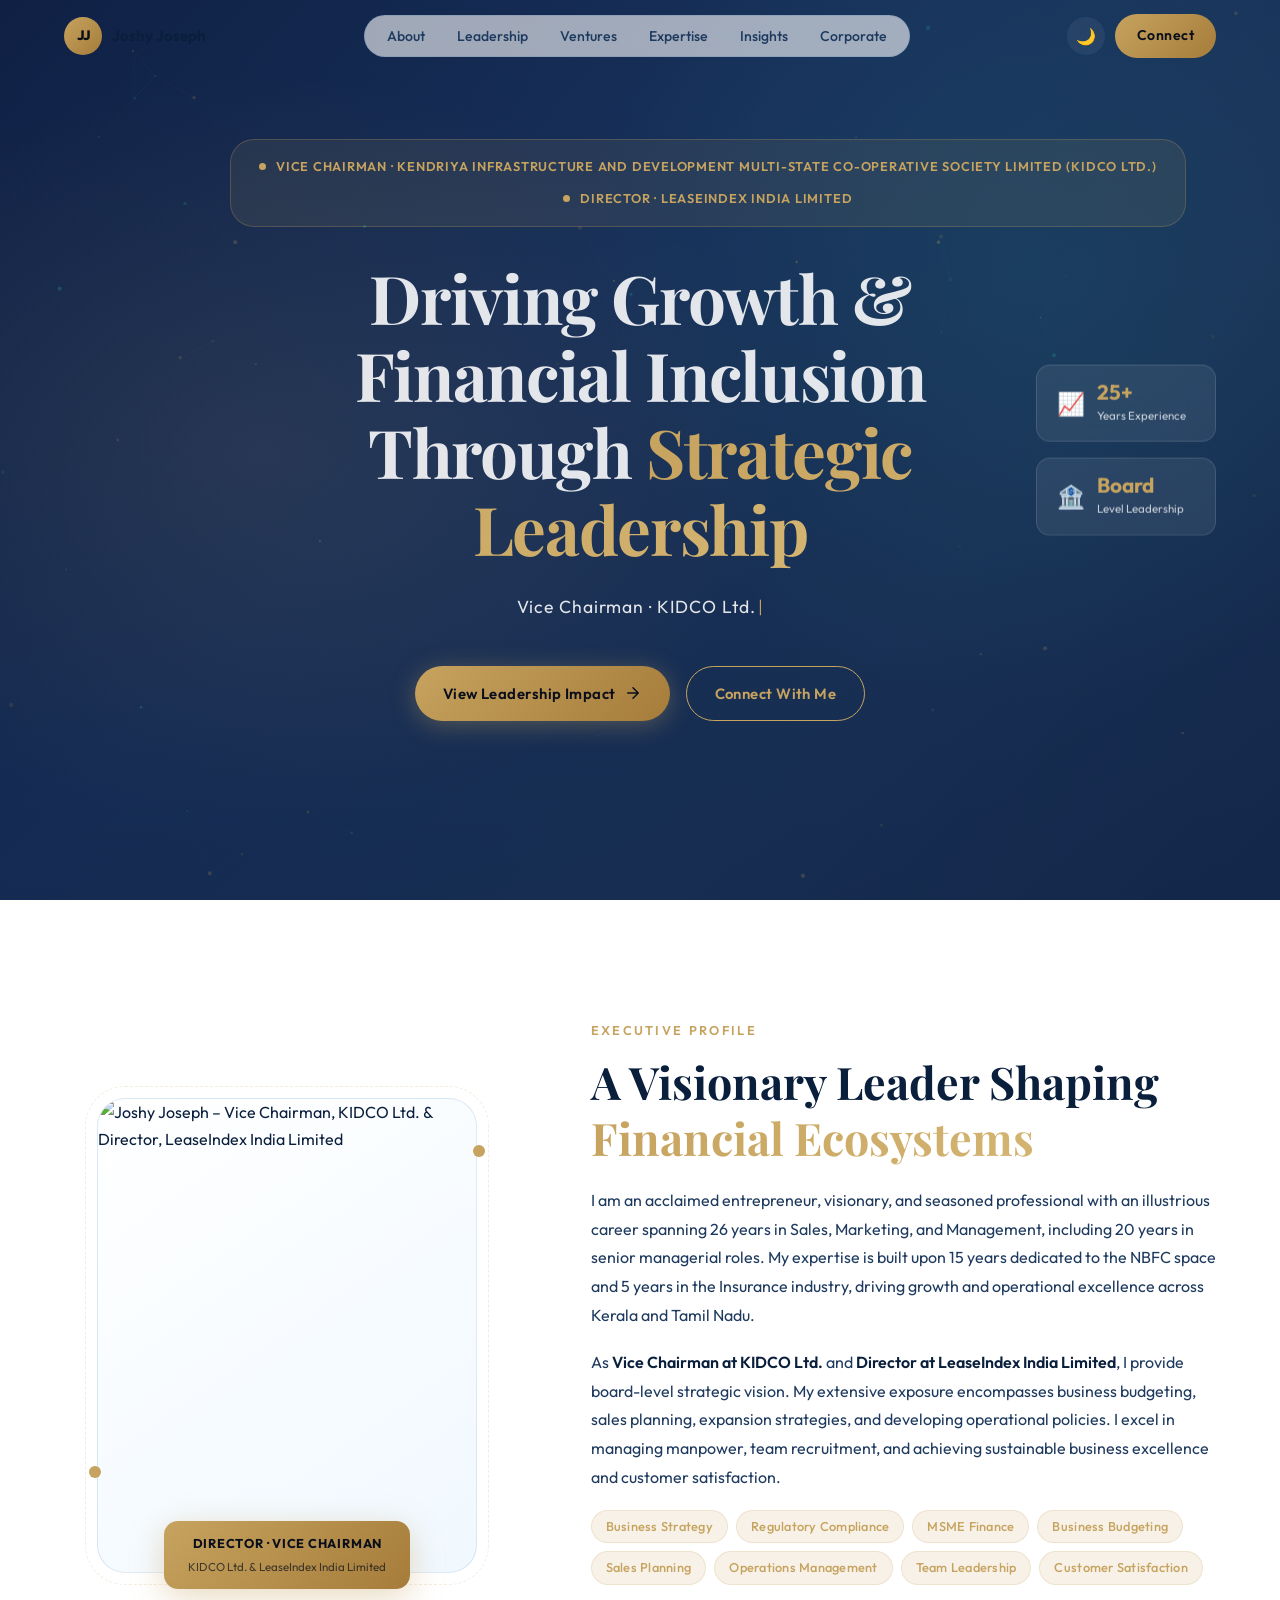
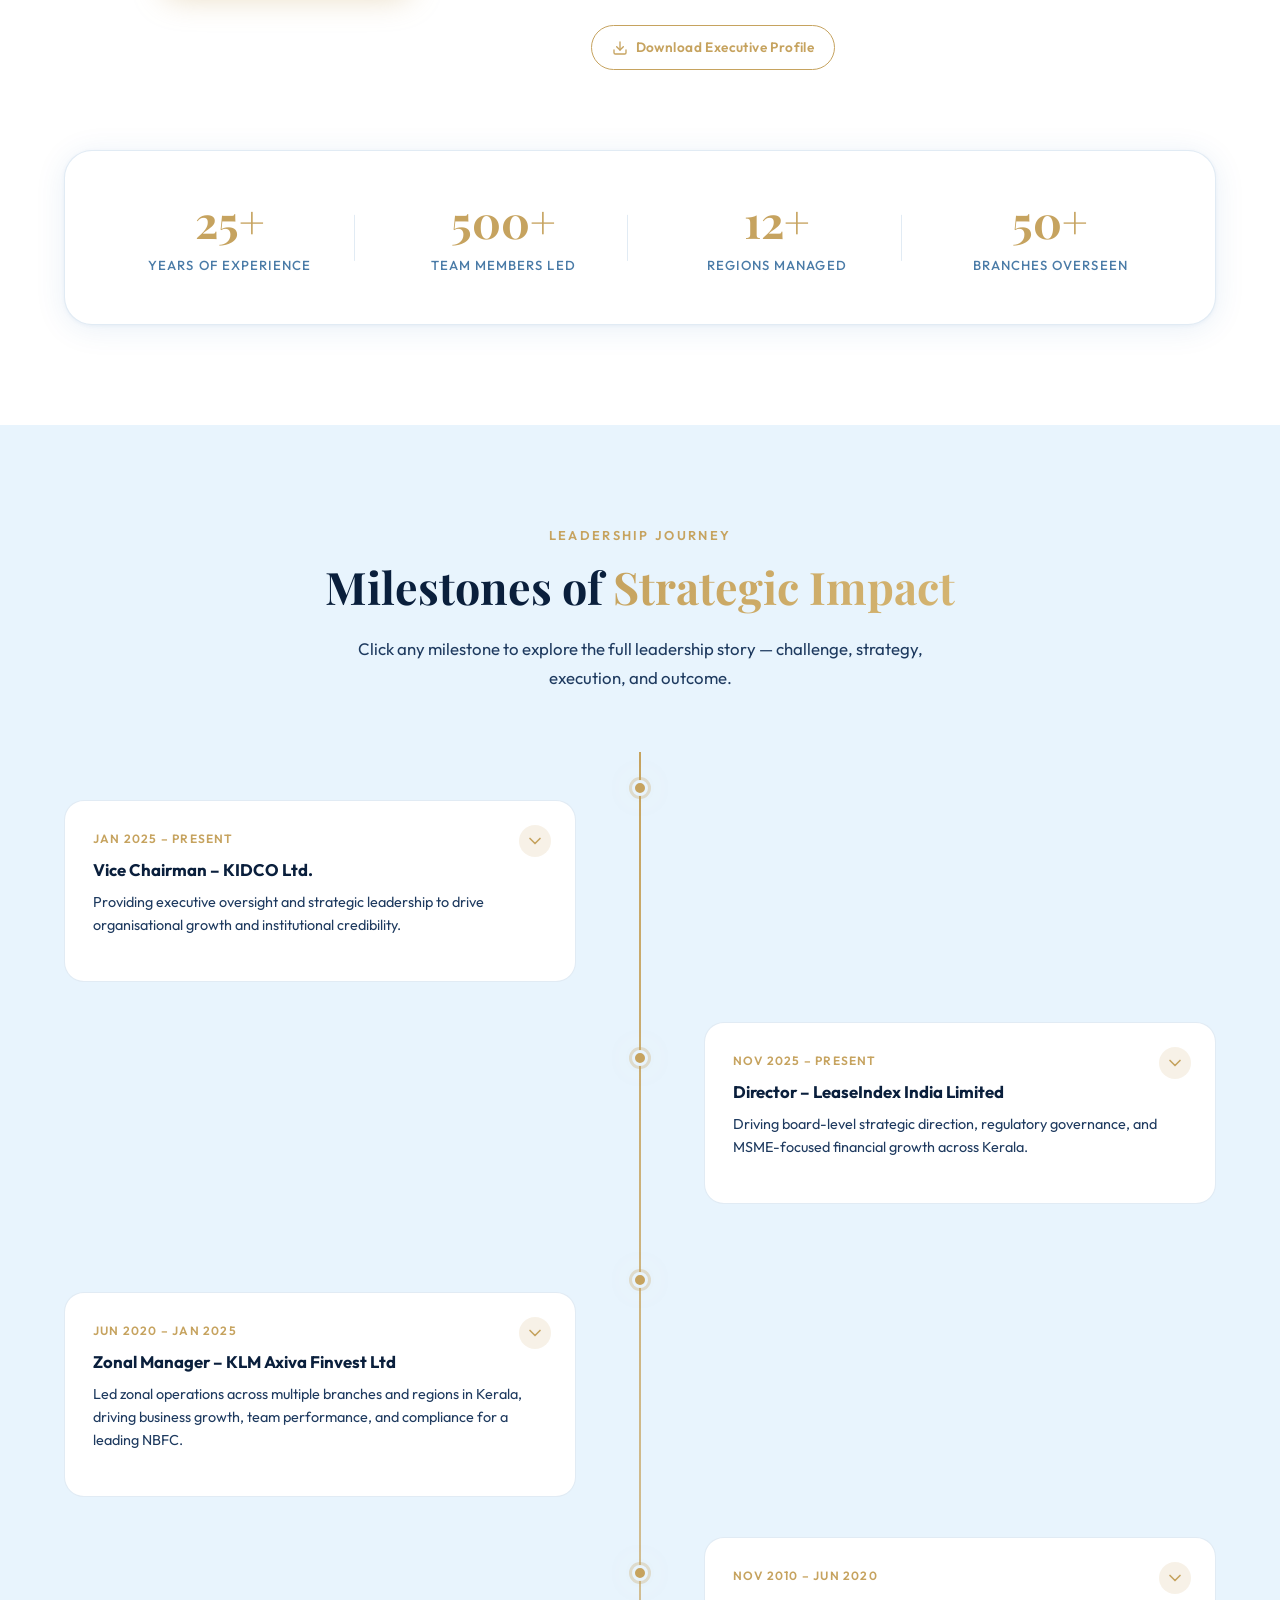
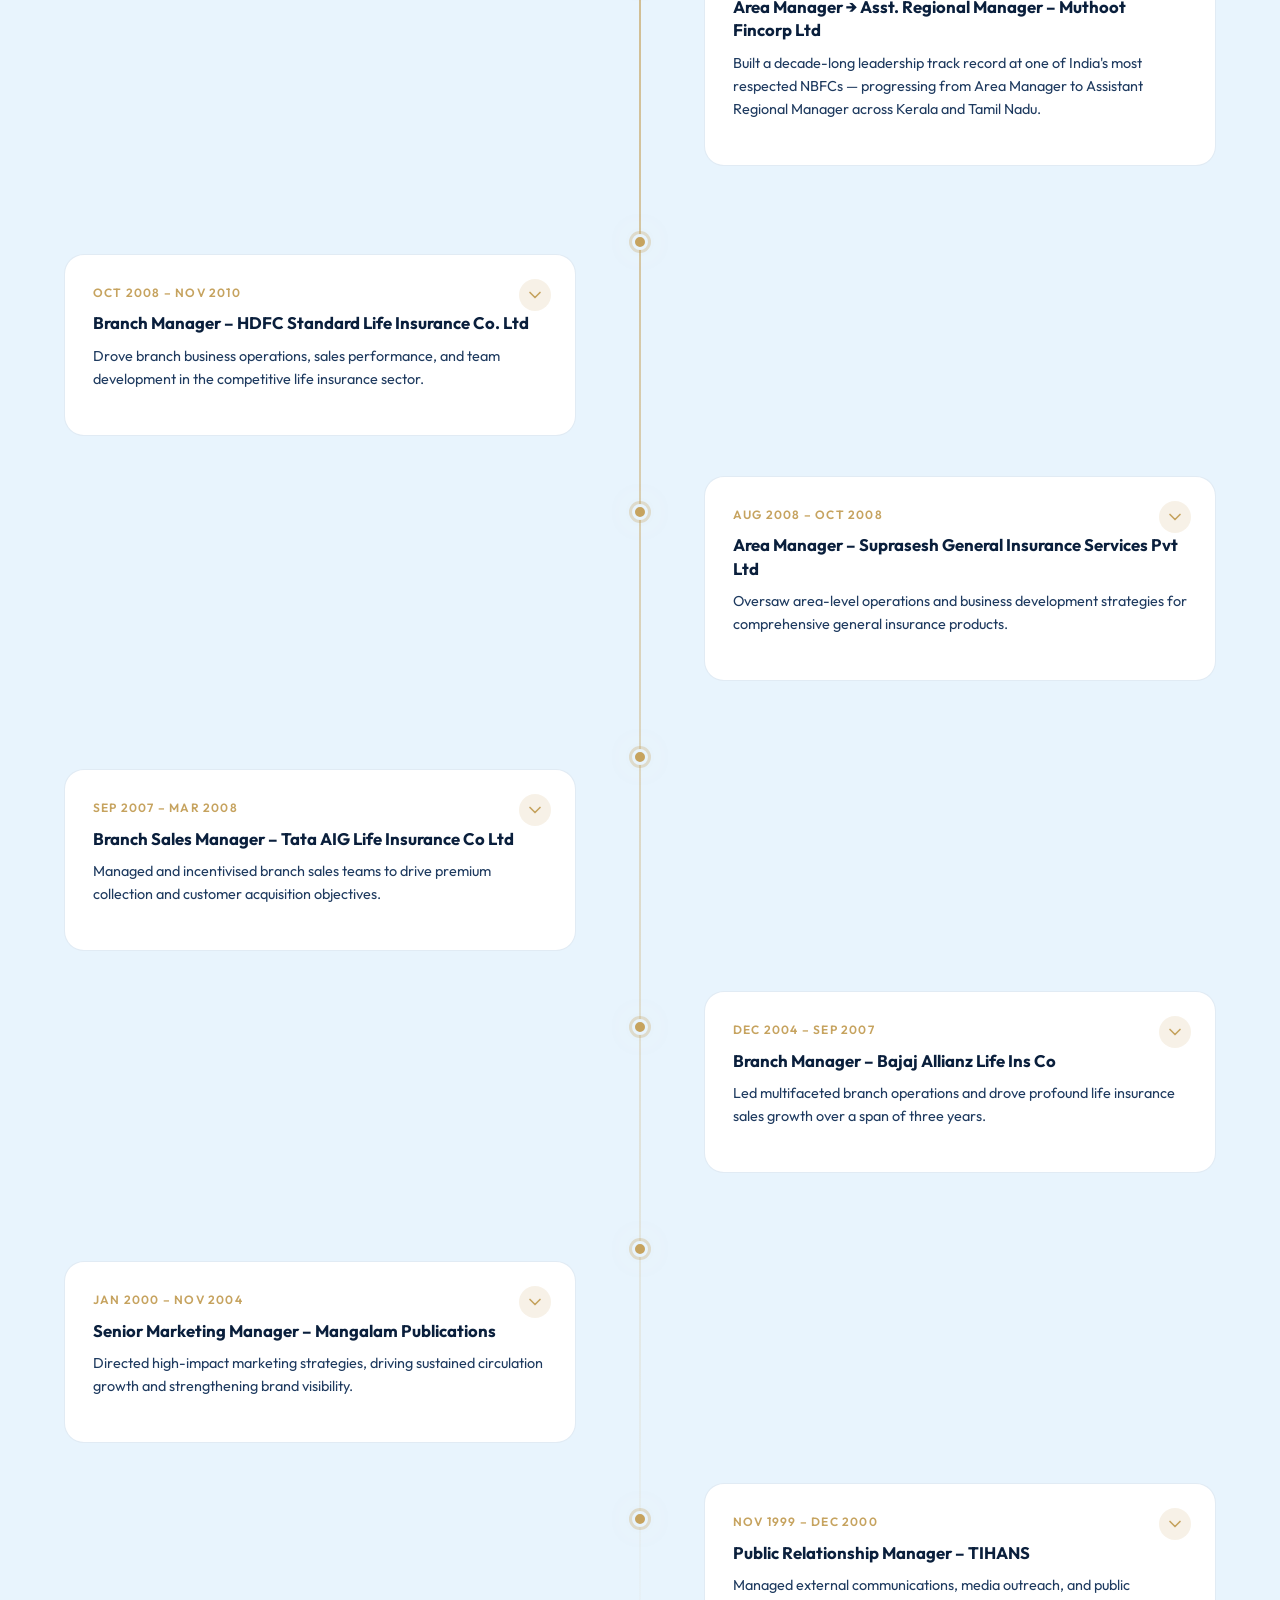
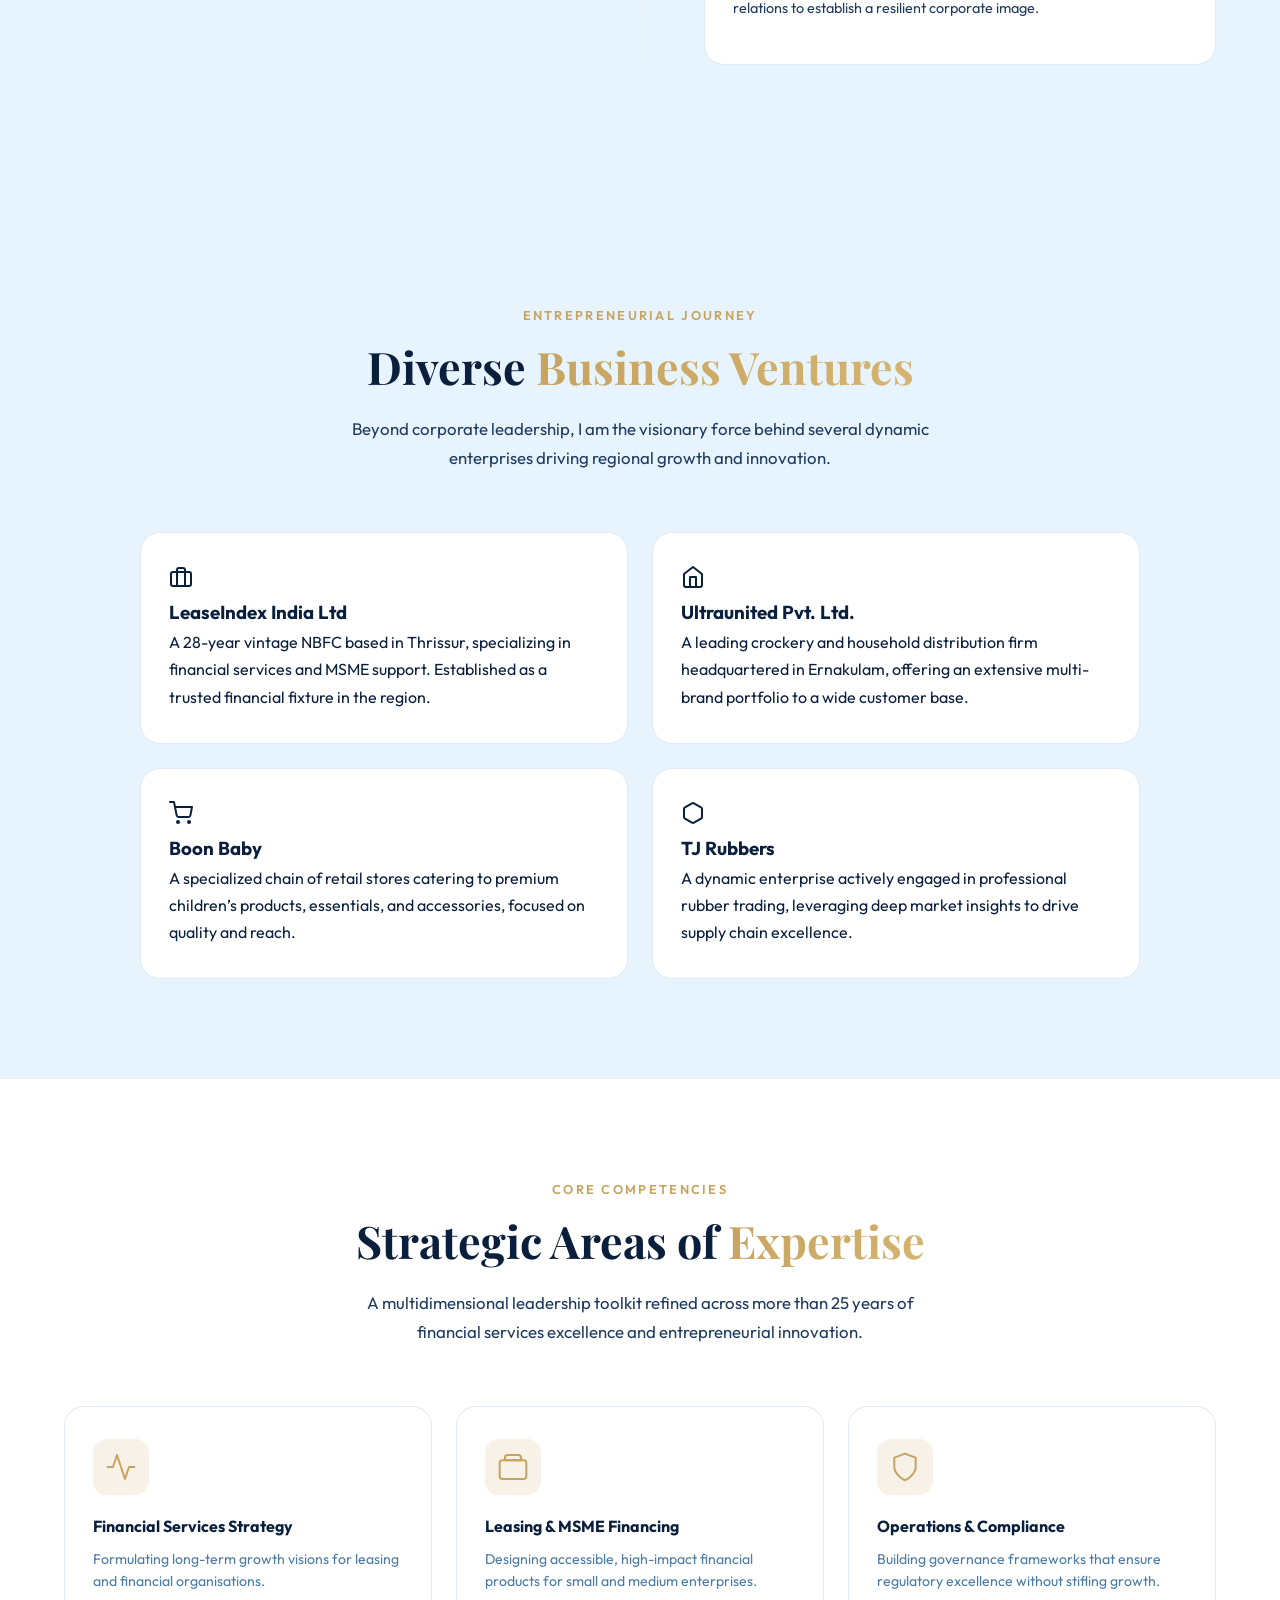
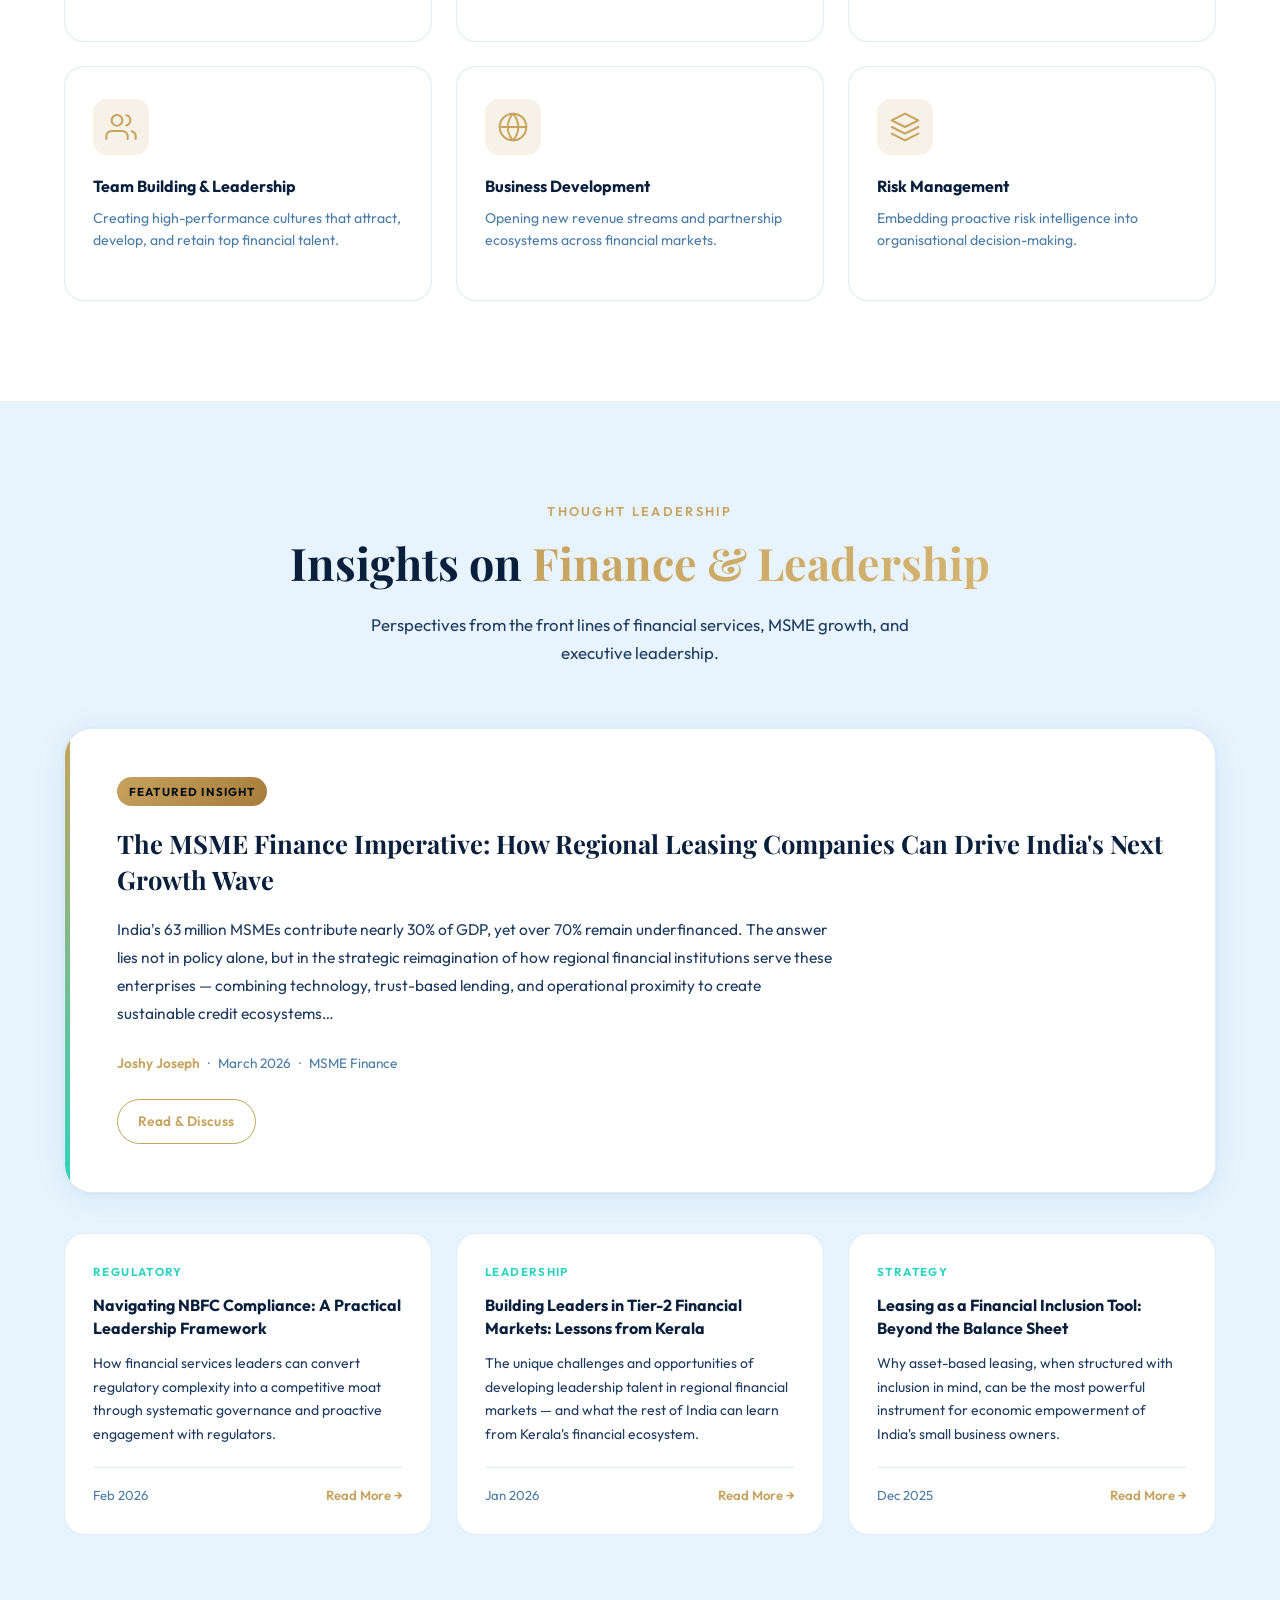
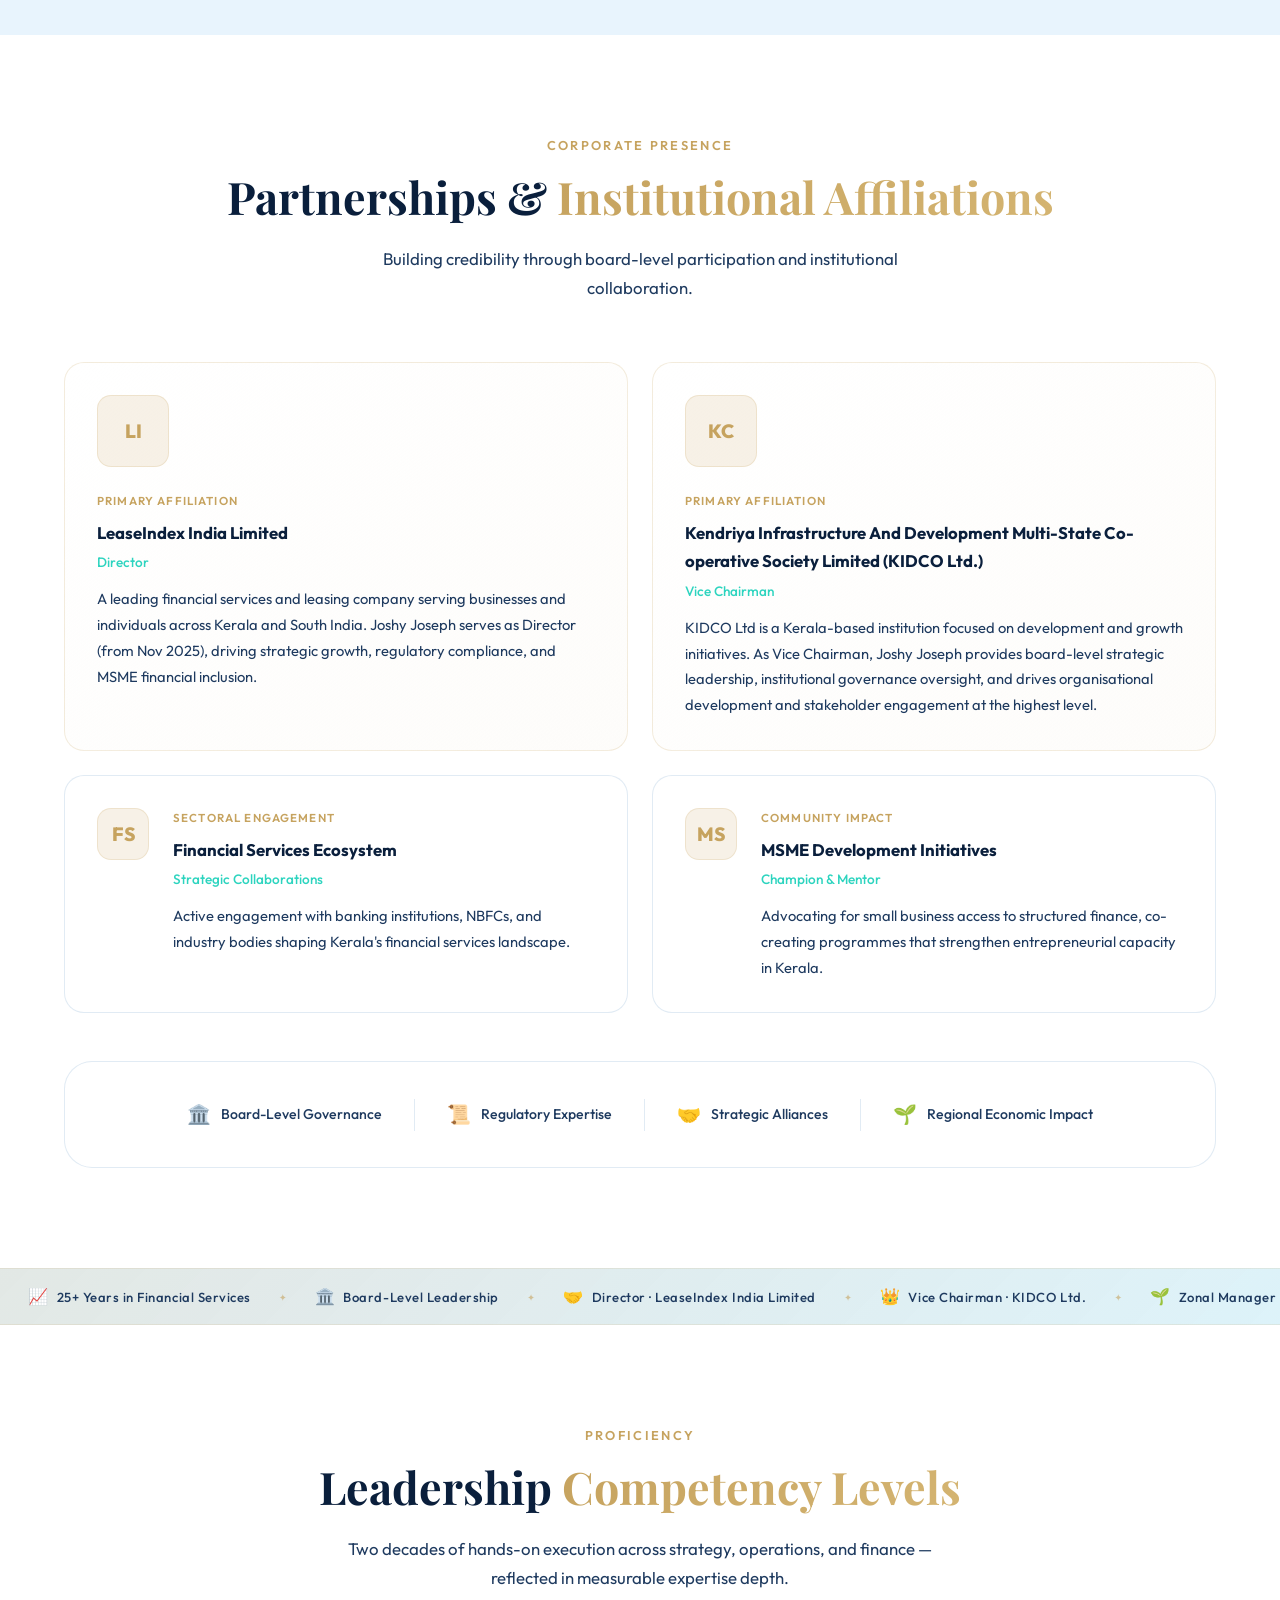
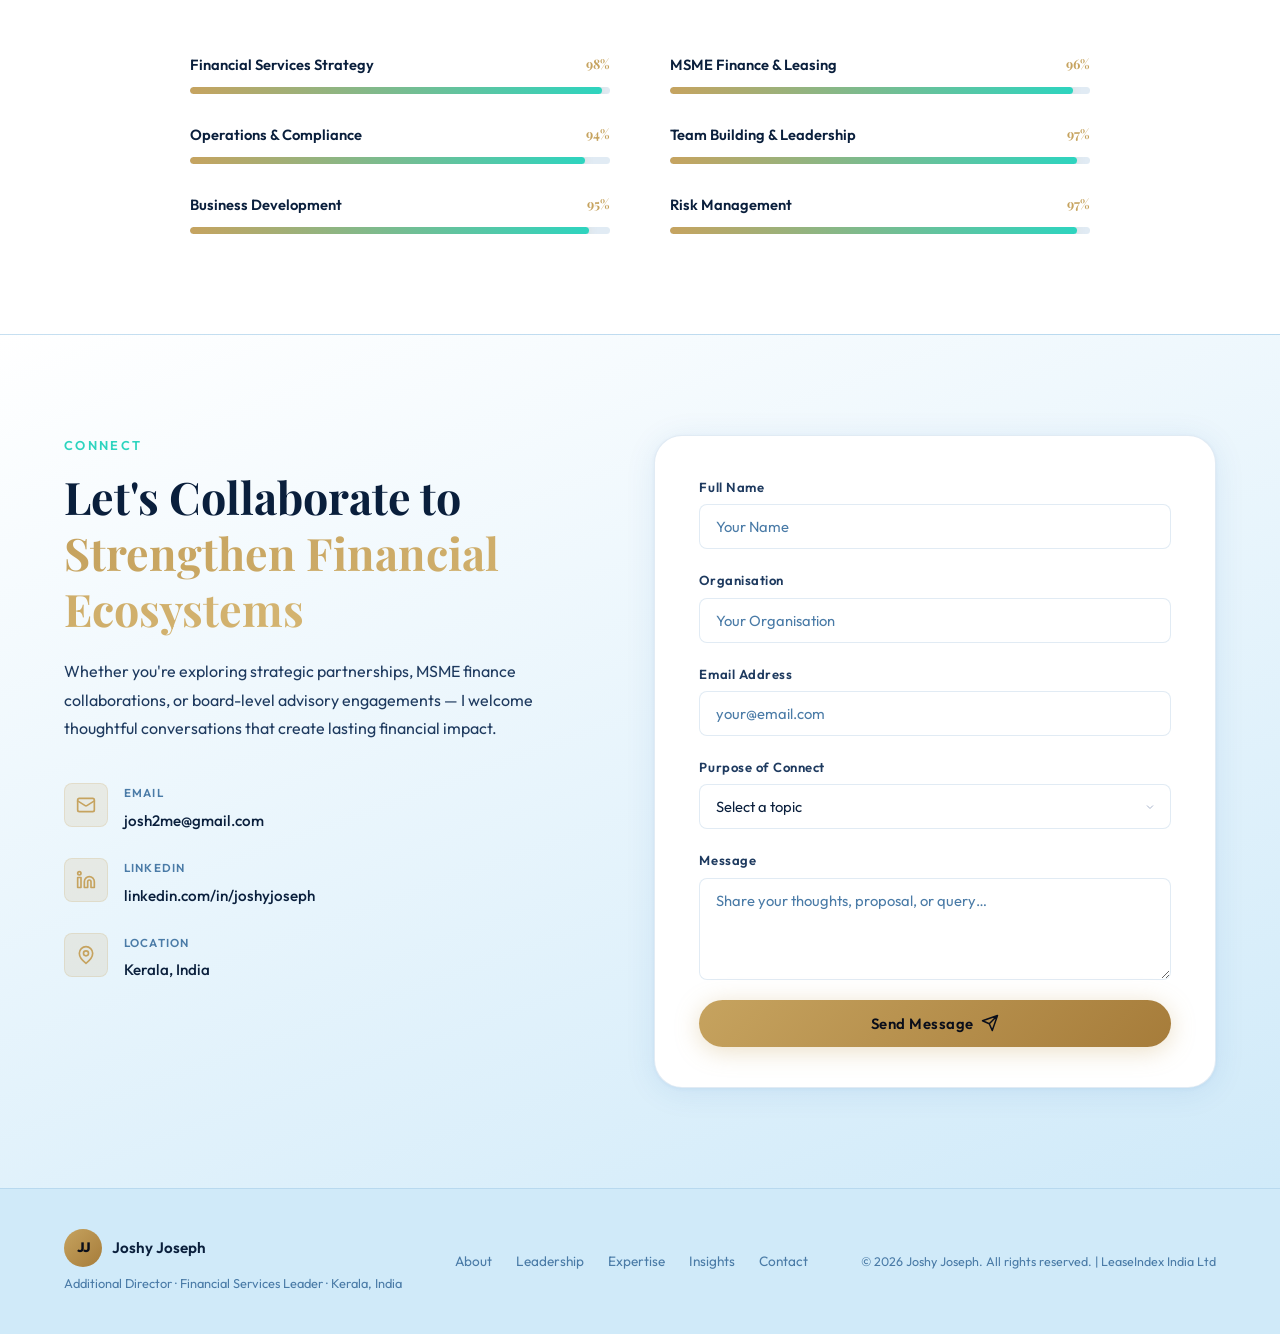
==== index.html @ d26c6644 "Initial commit" ====
<!DOCTYPE html>
<html lang="en" data-theme="light">

<head>
  <meta charset="UTF-8" />
  <meta name="viewport" content="width=device-width, initial-scale=1.0" />
  <meta name="description"
    content="Joshy Joseph – Vice Chairman at KIDCO Ltd. and Director at LeaseIndex India Limited. Over 25 years of excellence in financial services strategy and entrepreneurial leadership." />
  <meta name="keywords"
    content="Joshy Joseph, KIDCO Ltd, LeaseIndex India, Vice Chairman, Financial Services, MSME Finance, Kerala, Executive Leadership" />
  <meta name="author" content="Joshy Joseph" />
  <meta property="og:title" content="Joshy Joseph | Vice Chairman & Director" />
  <meta property="og:description"
    content="Visionary leader and entrepreneur driving growth through strategic leadership at KIDCO Ltd. and LeaseIndex India." />
  <meta property="og:type" content="website" />
  <title>Joshy Joseph | Vice Chairman · KIDCO Ltd.</title>

  <!-- Favicon -->
  <link rel="icon" type="image/png" href="favicon.png" />
  <link rel="apple-touch-icon" href="favicon.png" />
  <link rel="preconnect" href="https://fonts.googleapis.com" />
  <link rel="preconnect" href="https://fonts.gstatic.com" crossorigin />
  <link
    href="https://fonts.googleapis.com/css2?family=Outfit:wght@300;400;500;600;700;800&family=Playfair+Display:wght@400;700&display=swap"
    rel="stylesheet" />
  <link rel="stylesheet" href="style.css" />
</head>

<body>

  <!-- Scroll progress bar -->
  <div class="scroll-progress-bar" id="scrollProgressBar"></div>

  <!-- ═══════════════════════════════════════════════════
       STICKY NAV
  ═══════════════════════════════════════════════════ -->
  <nav class="navbar" id="navbar">
    <div class="nav-inner">
      <a href="#hero" class="nav-logo">
        <span class="logo-initials">JJ</span>
        <span class="logo-name">Joshy Joseph</span>
      </a>
      <div class="nav-pill">
        <ul class="nav-links">
          <li><a href="#about" class="nav-link">About</a></li>
          <li><a href="#leadership" class="nav-link">Leadership</a></li>
          <li><a href="#ventures" class="nav-link">Ventures</a></li>
          <li><a href="#expertise" class="nav-link">Expertise</a></li>
          <li><a href="#insights" class="nav-link">Insights</a></li>
          <li><a href="#corporate" class="nav-link">Corporate</a></li>

        </ul>
      </div>
      <div class="nav-actions">
        <button class="theme-toggle" id="themeToggle" aria-label="Toggle light/dark mode">
          <span class="theme-icon">☀️</span>
        </button>
        <a href="#contact" class="btn btn-nav">Connect</a>
        <button class="hamburger" id="hamburger" aria-label="Open menu">
          <span></span><span></span><span></span>
        </button>
      </div>
    </div>
    <div class="mobile-menu" id="mobileMenu">
      <a href="#about" class="mobile-link">About</a>
      <a href="#leadership" class="mobile-link">Leadership</a>
      <a href="#ventures" class="mobile-link">Ventures</a>
      <a href="#expertise" class="mobile-link">Expertise</a>
      <a href="#insights" class="mobile-link">Insights</a>
      <a href="#corporate" class="mobile-link">Corporate</a>
      <a href="#contact" class="mobile-link cta">Connect</a>
    </div>
  </nav>

  <!-- ═══════════════════════════════════════════════════
       1. HERO SECTION
  ═══════════════════════════════════════════════════ -->
  <section class="hero" id="hero">
    <div class="hero-bg">
      <canvas id="heroCanvas"></canvas>
      <div class="hero-gradient-overlay"></div>
    </div>
    <div class="hero-content">
      <div class="hero-badge reveal-up">
        <div class="hero-roles">
          <div class="hero-role">
            <span class="badge-dot"></span>
            <span class="desktop-text">Vice Chairman · Kendriya Infrastructure And Development Multi-State Co-operative
              Society Limited (KIDCO Ltd.)</span>
            <span class="mobile-text">Vice Chairman · KIDCO Ltd.</span>
          </div>
          <div class="hero-role">
            <span class="badge-dot"></span>
            <span>Director · LeaseIndex India Limited</span>
          </div>
        </div>
      </div>
      <h1 class="hero-headline reveal-up delay-1">
        Driving Growth &amp; Financial Inclusion Through
        <span class="highlight-gold">Strategic Leadership</span>
      </h1>
      <p class="hero-sub reveal-up delay-2" id="heroTypewriter">
        Director &amp; Vice Chairman
        <span class="typewriter-cursor">|</span>
      </p>
      <div class="hero-ctas reveal-up delay-3">
        <a href="#leadership" class="btn btn-primary">
          <span>View Leadership Impact</span>
          <svg xmlns="http://www.w3.org/2000/svg" width="18" height="18" viewBox="0 0 24 24" fill="none"
            stroke="currentColor" stroke-width="2" stroke-linecap="round" stroke-linejoin="round">
            <path d="M5 12h14M12 5l7 7-7 7" />
          </svg>
        </a>
        <a href="#contact" class="btn btn-outline">
          <span>Connect With Me</span>
        </a>
      </div>

    </div>

    <!-- Floating stat cards -->
    <div class="hero-floats">
      <div class="float-card float-card-1 reveal-right delay-3">
        <div class="fc-icon">📈</div>
        <div class="fc-text">
          <span class="fc-num">25+</span>
          <span class="fc-label">Years Experience</span>
        </div>
      </div>
      <div class="float-card float-card-2 reveal-right delay-4">
        <div class="fc-icon">🏦</div>
        <div class="fc-text">
          <span class="fc-num">Board</span>
          <span class="fc-label">Level Leadership</span>
        </div>
      </div>
    </div>
  </section>

  <!-- ═══════════════════════════════════════════════════
       2. ABOUT SECTION
  ═══════════════════════════════════════════════════ -->
  <section class="about section" id="about">
    <div class="container">
      <div class="about-grid">
        <!-- Left: Photo -->
        <div class="about-photo-col reveal-left">
          <div class="photo-frame">
            <img src="image.png" alt="Joshy Joseph – Vice Chairman, KIDCO Ltd. &amp; Director, LeaseIndex India Limited"
              class="profile-img" />
            <div class="photo-badge">
              <span class="pb-role">Director · Vice Chairman</span>
              <span class="pb-org">KIDCO Ltd. &amp; LeaseIndex India Limited</span>
            </div>
            <div class="photo-accent-ring"></div>
            <div class="photo-accent-dot dot-1"></div>
            <div class="photo-accent-dot dot-2"></div>
          </div>
        </div>

        <!-- Right: Executive Summary -->
        <div class="about-text-col reveal-right">
          <div class="section-eyebrow">Executive Profile</div>
          <h2 class="section-title">A Visionary Leader Shaping <span class="highlight-gold">Financial Ecosystems</span>
          </h2>
          <p class="about-desc">
            I am an acclaimed entrepreneur, visionary, and seasoned professional with an illustrious career
            spanning 26 years in Sales, Marketing, and Management, including 20 years in senior managerial roles.
            My expertise is built upon 15 years dedicated to the NBFC space and 5 years in the Insurance industry,
            driving growth and operational excellence across Kerala and Tamil Nadu.
          </p>
          <p class="about-desc">
            As <strong>Vice Chairman at KIDCO Ltd.</strong> and <strong>Director at LeaseIndex India Limited</strong>,
            I provide board-level strategic vision. My extensive exposure encompasses business budgeting, sales
            planning,
            expansion strategies, and developing operational policies. I excel in managing manpower, team recruitment,
            and achieving sustainable business excellence and customer satisfaction.
          </p>
          <div class="about-tags">
            <span class="tag">Business Strategy</span>
            <span class="tag">Regulatory Compliance</span>
            <span class="tag">MSME Finance</span>
            <span class="tag">Business Budgeting</span>
            <span class="tag">Sales Planning</span>
            <span class="tag">Operations Management</span>
            <span class="tag">Team Leadership</span>
            <span class="tag">Customer Satisfaction</span>
          </div>

          <!-- Download resume -->
          <a href="#" class="btn btn-outline btn-sm mt-8" id="resumeBtn">
            <svg xmlns="http://www.w3.org/2000/svg" width="16" height="16" viewBox="0 0 24 24" fill="none"
              stroke="currentColor" stroke-width="2" stroke-linecap="round" stroke-linejoin="round">
              <path d="M21 15v4a2 2 0 0 1-2 2H5a2 2 0 0 1-2-2v-4" />
              <polyline points="7 10 12 15 17 10" />
              <line x1="12" y1="15" x2="12" y2="3" />
            </svg>
            <span>Download Executive Profile</span>
          </a>
        </div>
      </div>

      <!-- Animated Counters -->
      <div class="counters-row reveal-up delay-2">
        <div class="counter-card">
          <span class="counter-num" data-target="25" data-suffix="+">0</span>
          <span class="counter-label">Years of Experience</span>
        </div>
        <div class="counter-card">
          <span class="counter-num" data-target="500" data-suffix="+">0</span>
          <span class="counter-label">Team Members Led</span>
        </div>
        <div class="counter-card">
          <span class="counter-num" data-target="12" data-suffix="+">0</span>
          <span class="counter-label">Regions Managed</span>
        </div>
        <div class="counter-card">
          <span class="counter-num" data-target="50" data-suffix="+">0</span>
          <span class="counter-label">Branches Overseen</span>
        </div>
      </div>
    </div>
  </section>

  <!-- ═══════════════════════════════════════════════════
       3. LEADERSHIP & IMPACT TIMELINE
  ═══════════════════════════════════════════════════ -->
  <section class="leadership section" id="leadership">
    <div class="container">
      <div class="section-header reveal-up">
        <div class="section-eyebrow">Leadership Journey</div>
        <h2 class="section-title">Milestones of <span class="highlight-gold">Strategic Impact</span></h2>
        <p class="section-desc">Click any milestone to explore the full leadership story — challenge, strategy,
          execution, and outcome.</p>
      </div>

      <div class="timeline">
        <!-- Timeline Item 1 — Vice Chairman, KIDCO Ltd (Current) -->
        <div class="timeline-item reveal-left" data-index="0">
          <div class="timeline-marker">
            <div class="tm-dot"></div>
            <div class="tm-line"></div>
          </div>
          <div class="timeline-card" data-expanded="false">
            <div class="tc-header">
              <div class="tc-year">Jan 2025 – Present</div>
              <h3 class="tc-title">Vice Chairman – KIDCO Ltd.</h3>
              <p class="tc-brief">Providing executive oversight and strategic leadership to drive organisational growth
                and institutional credibility.</p>
              <button class="tc-toggle" aria-label="Expand details">
                <svg xmlns="http://www.w3.org/2000/svg" width="20" height="20" viewBox="0 0 24 24" fill="none"
                  stroke="currentColor" stroke-width="2" stroke-linecap="round" stroke-linejoin="round">
                  <polyline points="6 9 12 15 18 9" />
                </svg>
              </button>
            </div>
            <div class="tc-detail">
              <div class="tc-detail-grid">
                <div class="td-block">
                  <div class="td-label">Challenge</div>
                  <p>Establishing strong institutional governance and aligning strategic vision with operational
                    execution at executive board level.</p>
                </div>
                <div class="td-block">
                  <div class="td-label">Strategy</div>
                  <p>Brought structured leadership frameworks from over a decade of NBFC experience to strengthen
                    board-level decision-making and stakeholder confidence.</p>
                </div>
                <div class="td-block">
                  <div class="td-label">Execution</div>
                  <p>Actively engaged with key stakeholders, streamlined governance processes, and aligned
                    organisational initiatives with long-term growth objectives.</p>
                </div>
                <div class="td-block">
                  <div class="td-label">Outcome</div>
                  <p>Enhanced organisational credibility, fostered strategic alignment across leadership teams, and
                    initiated growth-focused institutional partnerships.</p>
                </div>
              </div>
            </div>
          </div>
        </div>

        <!-- Timeline Item 2 — Director, LeaseIndex India Ltd (Current) -->
        <div class="timeline-item reveal-right" data-index="1">
          <div class="timeline-marker">
            <div class="tm-dot"></div>
            <div class="tm-line"></div>
          </div>
          <div class="timeline-card" data-expanded="false">
            <div class="tc-header">
              <div class="tc-year">Nov 2025 – Present</div>
              <h3 class="tc-title">Director – LeaseIndex India Limited</h3>
              <p class="tc-brief">Driving board-level strategic direction, regulatory governance, and MSME-focused
                financial growth across Kerala.</p>
              <button class="tc-toggle" aria-label="Expand details">
                <svg xmlns="http://www.w3.org/2000/svg" width="20" height="20" viewBox="0 0 24 24" fill="none"
                  stroke="currentColor" stroke-width="2" stroke-linecap="round" stroke-linejoin="round">
                  <polyline points="6 9 12 15 18 9" />
                </svg>
              </button>
            </div>
            <div class="tc-detail">
              <div class="tc-detail-grid">
                <div class="td-block">
                  <div class="td-label">Challenge</div>
                  <p>Scaling leasing operations amid post-pandemic economic volatility while maintaining regulatory
                    compliance and portfolio quality.</p>
                </div>
                <div class="td-block">
                  <div class="td-label">Strategy</div>
                  <p>Repositioned the organization around MSME-focused product design, digital-first operations, and
                    proactive risk governance frameworks.</p>
                </div>
                <div class="td-block">
                  <div class="td-label">Execution</div>
                  <p>Led multi-department transformation, established regional partnerships, and introduced structured
                    compliance review cycles.</p>
                </div>
                <div class="td-block">
                  <div class="td-label">Outcome</div>
                  <p>Achieved double-digit growth in managed portfolio, improved NPA ratios, and expanded geographic
                    footprint within Kerala.</p>
                </div>
              </div>
            </div>
          </div>
        </div>

        <!-- Timeline Item 3 — Zonal Manager, KLM Axiva Finvest -->
        <div class="timeline-item reveal-left" data-index="2">
          <div class="timeline-marker">
            <div class="tm-dot"></div>
            <div class="tm-line"></div>
          </div>
          <div class="timeline-card" data-expanded="false">
            <div class="tc-header">
              <div class="tc-year">Jun 2020 – Jan 2025</div>
              <h3 class="tc-title">Zonal Manager – KLM Axiva Finvest Ltd</h3>
              <p class="tc-brief">Led zonal operations across multiple branches and regions in Kerala, driving business
                growth, team
                performance, and compliance for a leading NBFC.</p>
              <button class="tc-toggle" aria-label="Expand details">
                <svg xmlns="http://www.w3.org/2000/svg" width="20" height="20" viewBox="0 0 24 24" fill="none"
                  stroke="currentColor" stroke-width="2" stroke-linecap="round" stroke-linejoin="round">
                  <polyline points="6 9 12 15 18 9" />
                </svg>
              </button>
            </div>
            <div class="tc-detail">
              <div class="tc-detail-grid">
                <div class="td-block">
                  <div class="td-label">Challenge</div>
                  <p>Managing zonal portfolio quality and business momentum in a volatile post-pandemic NBFC environment
                    with tightening regulatory scrutiny.</p>
                </div>
                <div class="td-block">
                  <div class="td-label">Strategy</div>
                  <p>Deployed a performance-driven branch management model, strengthened credit assessment processes,
                    and built high-engagement teams across multiple regions in Kerala.</p>
                </div>
                <div class="td-block">
                  <div class="td-label">Execution</div>
                  <p>Conducted regular branch audits, instituted rigorous KPI tracking, mentored branch managers, and
                    forged local MSME partnerships to drive disbursements.</p>
                </div>
                <div class="td-block">
                  <div class="td-label">Outcome</div>
                  <p>Delivered consistent zonal growth targets, improved NPA management ratios, and built a pipeline of
                    internally developed branch leadership talent.</p>
                </div>
              </div>
            </div>
          </div>
        </div>

        <!-- Timeline Item 4 — Muthoot Fincorp Ltd -->
        <div class="timeline-item reveal-right" data-index="3">
          <div class="timeline-marker">
            <div class="tm-dot"></div>
            <div class="tm-line"></div>
          </div>
          <div class="timeline-card" data-expanded="false">
            <div class="tc-header">
              <div class="tc-year">Nov 2010 – Jun 2020</div>
              <h3 class="tc-title">Area Manager → Asst. Regional Manager – Muthoot Fincorp Ltd</h3>
              <p class="tc-brief">Built a decade-long leadership track record at one of India's most respected NBFCs —
                progressing from Area Manager to Assistant Regional Manager across Kerala and Tamil Nadu.</p>
              <button class="tc-toggle" aria-label="Expand details">
                <svg xmlns="http://www.w3.org/2000/svg" width="20" height="20" viewBox="0 0 24 24" fill="none"
                  stroke="currentColor" stroke-width="2" stroke-linecap="round" stroke-linejoin="round">
                  <polyline points="6 9 12 15 18 9" />
                </svg>
              </button>
            </div>
            <div class="tc-detail">
              <div class="tc-detail-grid">
                <div class="td-block">
                  <div class="td-label">Challenge</div>
                  <p>Managing rapid branch network expansion and heterogeneous team performance across a large, diverse
                    area portfolio within a high-volume NBFC environment.</p>
                </div>
                <div class="td-block">
                  <div class="td-label">Strategy</div>
                  <p>Implemented standardised branch operation models, introduced structured sales protocols, and built
                    a culture of accountability and customer-first service delivery.</p>
                </div>
                <div class="td-block">
                  <div class="td-label">Execution</div>
                  <p>Oversaw multi-branch operations, drove gold loan and NBFC product growth, personally mentored team
                    leaders, and delivered consistent performance over a decade.</p>
                </div>
                <div class="td-block">
                  <div class="td-label">Outcome</div>
                  <p>Achieved steady promotion from Area Manager to Assistant Regional Manager, recognised for
                    consistent performance, people leadership, and operational excellence across Kerala and Tamil Nadu.
                  </p>
                </div>
              </div>
            </div>
          </div>
        </div>

        <!-- Timeline Item 5 — HDFC Standard Life -->
        <div class="timeline-item reveal-left" data-index="4">
          <div class="timeline-marker">
            <div class="tm-dot"></div>
            <div class="tm-line"></div>
          </div>
          <div class="timeline-card" data-expanded="false">
            <div class="tc-header">
              <div class="tc-year">Oct 2008 – Nov 2010</div>
              <h3 class="tc-title">Branch Manager – HDFC Standard Life Insurance Co. Ltd</h3>
              <p class="tc-brief">Drove branch business operations, sales performance, and team development in the
                competitive life insurance sector.</p>
              <button class="tc-toggle" aria-label="Expand details">
                <svg xmlns="http://www.w3.org/2000/svg" width="20" height="20" viewBox="0 0 24 24" fill="none"
                  stroke="currentColor" stroke-width="2" stroke-linecap="round" stroke-linejoin="round">
                  <polyline points="6 9 12 15 18 9" />
                </svg>
              </button>
            </div>
            <div class="tc-detail">
              <div class="tc-detail-grid">
                <div class="td-block">
                  <div class="td-label">Challenge</div>
                  <p>Scaling branch profitability and market penetration amidst intensifying competition and evolving
                    regulatory norms in insurance.</p>
                </div>
                <div class="td-block">
                  <div class="td-label">Strategy</div>
                  <p>Focused on building a robust advisor network, enhancing customer relationship management, and
                    driving high-margin product sales.</p>
                </div>
                <div class="td-block">
                  <div class="td-label">Execution</div>
                  <p>Recruited and trained top-performing insurance advisors, implemented rigorous sales monitoring, and
                    ensured high standards of compliance.</p>
                </div>
                <div class="td-block">
                  <div class="td-label">Outcome</div>
                  <p>Achieved significant top-line growth, improved advisor retention rates, and consistently met or
                    exceeded branch targets.</p>
                </div>
              </div>
            </div>
          </div>
        </div>

        <!-- Timeline Item 6 — Suprasesh General Insurance -->
        <div class="timeline-item reveal-right" data-index="5">
          <div class="timeline-marker">
            <div class="tm-dot"></div>
            <div class="tm-line"></div>
          </div>
          <div class="timeline-card" data-expanded="false">
            <div class="tc-header">
              <div class="tc-year">Aug 2008 – Oct 2008</div>
              <h3 class="tc-title">Area Manager – Suprasesh General Insurance Services Pvt Ltd</h3>
              <p class="tc-brief">Oversaw area-level operations and business development strategies for comprehensive
                general insurance products.</p>
              <button class="tc-toggle" aria-label="Expand details">
                <svg xmlns="http://www.w3.org/2000/svg" width="20" height="20" viewBox="0 0 24 24" fill="none"
                  stroke="currentColor" stroke-width="2" stroke-linecap="round" stroke-linejoin="round">
                  <polyline points="6 9 12 15 18 9" />
                </svg>
              </button>
            </div>
            <div class="tc-detail">
              <div class="tc-detail-grid">
                <div class="td-block">
                  <div class="td-label">Challenge</div>
                  <p>Expanding the agency footprint and optimising general insurance sales across an assigned region
                    efficiently.</p>
                </div>
                <div class="td-block">
                  <div class="td-label">Strategy</div>
                  <p>Aligned regional resources to target high-potential business segments while maintaining an agile
                    operational framework.</p>
                </div>
                <div class="td-block">
                  <div class="td-label">Execution</div>
                  <p>Facilitated key sales initiatives and strengthened distributor relationship channels in a
                    fast-paced environment.</p>
                </div>
                <div class="td-block">
                  <div class="td-label">Outcome</div>
                  <p>Set a strong foundation for regional sales processes and effectively expanded the local distributor
                    network.</p>
                </div>
              </div>
            </div>
          </div>
        </div>

        <!-- Timeline Item 7 — Tata AIG -->
        <div class="timeline-item reveal-left" data-index="6">
          <div class="timeline-marker">
            <div class="tm-dot"></div>
            <div class="tm-line"></div>
          </div>
          <div class="timeline-card" data-expanded="false">
            <div class="tc-header">
              <div class="tc-year">Sep 2007 – Mar 2008</div>
              <h3 class="tc-title">Branch Sales Manager – Tata AIG Life Insurance Co Ltd</h3>
              <p class="tc-brief">Managed and incentivised branch sales teams to drive premium collection and customer
                acquisition objectives.</p>
              <button class="tc-toggle" aria-label="Expand details">
                <svg xmlns="http://www.w3.org/2000/svg" width="20" height="20" viewBox="0 0 24 24" fill="none"
                  stroke="currentColor" stroke-width="2" stroke-linecap="round" stroke-linejoin="round">
                  <polyline points="6 9 12 15 18 9" />
                </svg>
              </button>
            </div>
            <div class="tc-detail">
              <div class="tc-detail-grid">
                <div class="td-block">
                  <div class="td-label">Challenge</div>
                  <p>Maximising life insurance sales performance rapidly within consecutive competitive business
                    quarters.</p>
                </div>
                <div class="td-block">
                  <div class="td-label">Strategy</div>
                  <p>Deployed aggressive performance tracking and established a motivation-driven sales culture among
                    financial advisors.</p>
                </div>
                <div class="td-block">
                  <div class="td-label">Execution</div>
                  <p>Executed targeted field training and daily performance reviews to ensure sales alignment with
                    company forecasts.</p>
                </div>
                <div class="td-block">
                  <div class="td-label">Outcome</div>
                  <p>Increased branch sales output and secured a solid foundation of active, well-trained consultants.
                  </p>
                </div>
              </div>
            </div>
          </div>
        </div>

        <!-- Timeline Item 8 — Bajaj Allianz -->
        <div class="timeline-item reveal-right" data-index="7">
          <div class="timeline-marker">
            <div class="tm-dot"></div>
            <div class="tm-line"></div>
          </div>
          <div class="timeline-card" data-expanded="false">
            <div class="tc-header">
              <div class="tc-year">Dec 2004 – Sep 2007</div>
              <h3 class="tc-title">Branch Manager – Bajaj Allianz Life Ins Co</h3>
              <p class="tc-brief">Led multifaceted branch operations and drove profound life insurance sales growth over
                a span of three years.</p>
              <button class="tc-toggle" aria-label="Expand details">
                <svg xmlns="http://www.w3.org/2000/svg" width="20" height="20" viewBox="0 0 24 24" fill="none"
                  stroke="currentColor" stroke-width="2" stroke-linecap="round" stroke-linejoin="round">
                  <polyline points="6 9 12 15 18 9" />
                </svg>
              </button>
            </div>
            <div class="tc-detail">
              <div class="tc-detail-grid">
                <div class="td-block">
                  <div class="td-label">Challenge</div>
                  <p>Establishing brand dominance and scaling local operations in a rapidly developing insurance market.
                  </p>
                </div>
                <div class="td-block">
                  <div class="td-label">Strategy</div>
                  <p>Implemented a highly scaled recruitment approach coupled with community-focused financial planning
                    initiatives.</p>
                </div>
                <div class="td-block">
                  <div class="td-label">Execution</div>
                  <p>Coordinated extensive advisor training programmes and optimised branch processing mechanisms to
                    support high volumes.</p>
                </div>
                <div class="td-block">
                  <div class="td-label">Outcome</div>
                  <p>Achieved substantial market share, built an enduring branch team, and established a standard for
                    branch excellence.</p>
                </div>
              </div>
            </div>
          </div>
        </div>

        <!-- Timeline Item 9 — Mangalam Publications -->
        <div class="timeline-item reveal-left" data-index="8">
          <div class="timeline-marker">
            <div class="tm-dot"></div>
            <div class="tm-line"></div>
          </div>
          <div class="timeline-card" data-expanded="false">
            <div class="tc-header">
              <div class="tc-year">Jan 2000 – Nov 2004</div>
              <h3 class="tc-title">Senior Marketing Manager – Mangalam Publications</h3>
              <p class="tc-brief">Directed high-impact marketing strategies, driving sustained circulation growth and
                strengthening brand visibility.</p>
              <button class="tc-toggle" aria-label="Expand details">
                <svg xmlns="http://www.w3.org/2000/svg" width="20" height="20" viewBox="0 0 24 24" fill="none"
                  stroke="currentColor" stroke-width="2" stroke-linecap="round" stroke-linejoin="round">
                  <polyline points="6 9 12 15 18 9" />
                </svg>
              </button>
            </div>
            <div class="tc-detail">
              <div class="tc-detail-grid">
                <div class="td-block">
                  <div class="td-label">Challenge</div>
                  <p>Pioneering distribution expansion and solidifying market presence against established regional
                    media competitors.</p>
                </div>
                <div class="td-block">
                  <div class="td-label">Strategy</div>
                  <p>Developed innovative grassroots marketing campaigns and fostered lucrative partnerships with
                    large-scale regional distributors.</p>
                </div>
                <div class="td-block">
                  <div class="td-label">Execution</div>
                  <p>Managed a dynamic marketing team, launched targeted subscriber initiatives, and effectively
                    supervised widespread promotional activities.</p>
                </div>
                <div class="td-block">
                  <div class="td-label">Outcome</div>
                  <p>Significantly augmented reader acquisition metrics, expanded distribution networks, and
                    consolidated long-term market authority.</p>
                </div>
              </div>
            </div>
          </div>
        </div>

        <!-- Timeline Item 10 — TIHANS -->
        <div class="timeline-item reveal-right" data-index="9">
          <div class="timeline-marker">
            <div class="tm-dot"></div>
          </div>
          <div class="timeline-card" data-expanded="false">
            <div class="tc-header">
              <div class="tc-year">Nov 1999 – Dec 2000</div>
              <h3 class="tc-title">Public Relationship Manager – TIHANS</h3>
              <p class="tc-brief">Managed external communications, media outreach, and public relations to establish a
                resilient corporate image.</p>
              <button class="tc-toggle" aria-label="Expand details">
                <svg xmlns="http://www.w3.org/2000/svg" width="20" height="20" viewBox="0 0 24 24" fill="none"
                  stroke="currentColor" stroke-width="2" stroke-linecap="round" stroke-linejoin="round">
                  <polyline points="6 9 12 15 18 9" />
                </svg>
              </button>
            </div>
            <div class="tc-detail">
              <div class="tc-detail-grid">
                <div class="td-block">
                  <div class="td-label">Challenge</div>
                  <p>Building early-stage corporate reputation and fostering trust among emerging external stakeholders.
                  </p>
                </div>
                <div class="td-block">
                  <div class="td-label">Strategy</div>
                  <p>Engineered comprehensive PR strategies that highlighted corporate transparency and value-driven
                    initiatives.</p>
                </div>
                <div class="td-block">
                  <div class="td-label">Execution</div>
                  <p>Drafted key corporate messaging, liaised effectively with local media outlines, and facilitated
                    strategic community engagement events.</p>
                </div>
                <div class="td-block">
                  <div class="td-label">Outcome</div>
                  <p>Effectively raised corporate profile visibility and developed lasting, fruitful media and community
                    relationships.</p>
                </div>
              </div>
            </div>
          </div>
        </div>
      </div>
    </div>
  </section>

  <!-- ═══════════════════════════════════════════════════
       4. ENTREPRENEURIAL VENTURES
  ═══════════════════════════════════════════════════ -->
  <section class="ventures section" id="ventures">
    <div class="container">
      <div class="section-header reveal-up">
        <div class="section-eyebrow">Entrepreneurial Journey</div>
        <h2 class="section-title">Diverse <span class="highlight-gold">Business Ventures</span></h2>
        <p class="section-desc">Beyond corporate leadership, I am the visionary force behind several dynamic enterprises
          driving regional growth and innovation.</p>
      </div>
      <div class="expertise-grid">
        <div class="expertise-card reveal-up">
          <div class="exp-icon-wrap">
            <svg xmlns="http://www.w3.org/2000/svg" width="24" height="24" viewBox="0 0 24 24" fill="none"
              stroke="currentColor" stroke-width="2" stroke-linecap="round" stroke-linejoin="round">
              <path d="M16 21V5a2 2 0 0 0-2-2h-4a2 2 0 0 0-2 2v16" />
              <rect x="2" y="7" width="20" height="14" rx="2" ry="2" />
            </svg>
          </div>
          <h3 class="exp-title">LeaseIndex India Ltd</h3>
          <p class="exp-text">A 28-year vintage NBFC based in Thrissur, specializing in financial services and MSME
            support. Established as a trusted financial fixture in the region.</p>
        </div>
        <div class="expertise-card reveal-up delay-1">
          <div class="exp-icon-wrap">
            <svg xmlns="http://www.w3.org/2000/svg" width="24" height="24" viewBox="0 0 24 24" fill="none"
              stroke="currentColor" stroke-width="2" stroke-linecap="round" stroke-linejoin="round">
              <path d="M3 9l9-7 9 7v11a2 2 0 0 1-2 2H5a2 2 0 0 1-2-2z" />
              <polyline points="9 22 9 12 15 12 15 22" />
            </svg>
          </div>
          <h3 class="exp-title">Ultraunited Pvt. Ltd.</h3>
          <p class="exp-text">A leading crockery and household distribution firm headquartered in Ernakulam, offering an
            extensive multi-brand portfolio to a wide customer base.</p>
        </div>
        <div class="expertise-card reveal-up delay-2">
          <div class="exp-icon-wrap">
            <svg xmlns="http://www.w3.org/2000/svg" width="24" height="24" viewBox="0 0 24 24" fill="none"
              stroke="currentColor" stroke-width="2" stroke-linecap="round" stroke-linejoin="round">
              <circle cx="9" cy="21" r="1" />
              <circle cx="20" cy="21" r="1" />
              <path d="M1 1h4l2.68 13.39a2 2 0 0 0 2 1.61h9.72a2 2 0 0 0 2-1.61L23 6H6" />
            </svg>
          </div>
          <h3 class="exp-title">Boon Baby</h3>
          <p class="exp-text">A specialized chain of retail stores catering to premium children’s products, essentials,
            and accessories, focused on quality and reach.</p>
        </div>
        <div class="expertise-card reveal-up delay-3">
          <div class="exp-icon-wrap">
            <svg xmlns="http://www.w3.org/2000/svg" width="24" height="24" viewBox="0 0 24 24" fill="none"
              stroke="currentColor" stroke-width="2" stroke-linecap="round" stroke-linejoin="round">
              <path
                d="M21 16V8a2 2 0 0 0-1-1.73l-7-4a2 2 0 0 0-2 0l-7 4A2 2 0 0 0 3 8v8a2 2 0 0 0 1 1.73l7 4a2 2 0 0 0 2 0l7-4A2 2 0 0 0 21 16z" />
            </svg>
          </div>
          <h3 class="exp-title">TJ Rubbers</h3>
          <p class="exp-text">A dynamic enterprise actively engaged in professional rubber trading, leveraging deep
            market insights to drive supply chain excellence.</p>
        </div>
      </div>
    </div>
  </section>

  <!-- ═══════════════════════════════════════════════════
       5. STRATEGIC EXPERTISE
  ═══════════════════════════════════════════════════ -->
  <section class="expertise section" id="expertise">
    <div class="container">
      <div class="section-header reveal-up">
        <div class="section-eyebrow">Core Competencies</div>
        <h2 class="section-title">Strategic Areas of <span class="highlight-gold">Expertise</span></h2>
        <p class="section-desc">A multidimensional leadership toolkit refined across more than 25 years of financial
          services
          excellence and entrepreneurial innovation.</p>
      </div>
      <div class="expertise-grid">
        <div class="expertise-card reveal-up delay-1" tabindex="0">
          <div class="ex-icon">
            <svg xmlns="http://www.w3.org/2000/svg" width="32" height="32" viewBox="0 0 24 24" fill="none"
              stroke="currentColor" stroke-width="1.5" stroke-linecap="round" stroke-linejoin="round">
              <polyline points="22 12 18 12 15 21 9 3 6 12 2 12" />
            </svg>
          </div>
          <h3 class="ex-title">Financial Services Strategy</h3>
          <p class="ex-brief">Formulating long-term growth visions for leasing and financial organisations.</p>
          <div class="ex-detail">
            <p>Designs comprehensive market entry strategies, product diversification roadmaps, and competitive
              positioning frameworks tailored to Kerala's unique financial landscape. Integrates macroeconomic
              intelligence with ground-level operational insight.</p>
          </div>
        </div>
        <div class="expertise-card reveal-up delay-2" tabindex="0">
          <div class="ex-icon">
            <svg xmlns="http://www.w3.org/2000/svg" width="32" height="32" viewBox="0 0 24 24" fill="none"
              stroke="currentColor" stroke-width="1.5" stroke-linecap="round" stroke-linejoin="round">
              <rect x="2" y="7" width="20" height="14" rx="2" />
              <path d="M16 3H8a2 2 0 0 0-2 2v2h12V5a2 2 0 0 0-2-2z" />
            </svg>
          </div>
          <h3 class="ex-title">Leasing &amp; MSME Financing</h3>
          <p class="ex-brief">Designing accessible, high-impact financial products for small and medium enterprises.</p>
          <div class="ex-detail">
            <p>Deep domain expertise in asset-based lending, equipment leasing, and working capital solutions for MSMEs.
              Establishes credit frameworks that balance risk with financial inclusion mandates across rural and
              semi-urban markets.</p>
          </div>
        </div>
        <div class="expertise-card reveal-up delay-3" tabindex="0">
          <div class="ex-icon">
            <svg xmlns="http://www.w3.org/2000/svg" width="32" height="32" viewBox="0 0 24 24" fill="none"
              stroke="currentColor" stroke-width="1.5" stroke-linecap="round" stroke-linejoin="round">
              <path d="M12 22s8-4 8-10V5l-8-3-8 3v7c0 6 8 10 8 10z" />
            </svg>
          </div>
          <h3 class="ex-title">Operations &amp; Compliance</h3>
          <p class="ex-brief">Building governance frameworks that ensure regulatory excellence without stifling growth.
          </p>
          <div class="ex-detail">
            <p>Implements robust operational structures aligned with RBI, SEBI, and sectoral regulations. Champions a
              culture where compliance is seen as a competitive advantage rather than a constraint, reducing audit risk
              and building stakeholder confidence.</p>
          </div>
        </div>
        <div class="expertise-card reveal-up delay-1" tabindex="0">
          <div class="ex-icon">
            <svg xmlns="http://www.w3.org/2000/svg" width="32" height="32" viewBox="0 0 24 24" fill="none"
              stroke="currentColor" stroke-width="1.5" stroke-linecap="round" stroke-linejoin="round">
              <path d="M17 21v-2a4 4 0 0 0-4-4H5a4 4 0 0 0-4 4v2" />
              <circle cx="9" cy="7" r="4" />
              <path d="M23 21v-2a4 4 0 0 0-3-3.87M16 3.13a4 4 0 0 1 0 7.75" />
            </svg>
          </div>
          <h3 class="ex-title">Team Building &amp; Leadership</h3>
          <p class="ex-brief">Creating high-performance cultures that attract, develop, and retain top financial talent.
          </p>
          <div class="ex-detail">
            <p>Applies structured talent management, mentorship-driven leadership, and psychological-safety principles
              to build committed, high-output teams. Has developed multiple senior leaders from individual contributor
              roles.</p>
          </div>
        </div>
        <div class="expertise-card reveal-up delay-2" tabindex="0">
          <div class="ex-icon">
            <svg xmlns="http://www.w3.org/2000/svg" width="32" height="32" viewBox="0 0 24 24" fill="none"
              stroke="currentColor" stroke-width="1.5" stroke-linecap="round" stroke-linejoin="round">
              <circle cx="12" cy="12" r="10" />
              <line x1="2" y1="12" x2="22" y2="12" />
              <path d="M12 2a15.3 15.3 0 0 1 4 10 15.3 15.3 0 0 1-4 10 15.3 15.3 0 0 1-4-10 15.3 15.3 0 0 1 4-10z" />
            </svg>
          </div>
          <h3 class="ex-title">Business Development</h3>
          <p class="ex-brief">Opening new revenue streams and partnership ecosystems across financial markets.</p>
          <div class="ex-detail">
            <p>Drives strategic business development through bank partnerships, NBFC alliances, and corporate tie-ups.
              Skilled at identifying market white-spaces and converting them into scalable business opportunities that
              generate sustained revenue growth.</p>
          </div>
        </div>
        <div class="expertise-card reveal-up delay-3" tabindex="0">
          <div class="ex-icon">
            <svg xmlns="http://www.w3.org/2000/svg" width="32" height="32" viewBox="0 0 24 24" fill="none"
              stroke="currentColor" stroke-width="1.5" stroke-linecap="round" stroke-linejoin="round">
              <polygon points="12 2 2 7 12 12 22 7 12 2" />
              <polyline points="2 17 12 22 22 17" />
              <polyline points="2 12 12 17 22 12" />
            </svg>
          </div>
          <h3 class="ex-title">Risk Management</h3>
          <p class="ex-brief">Embedding proactive risk intelligence into organisational decision-making.</p>
          <div class="ex-detail">
            <p>Develops and oversees enterprise risk management frameworks covering credit risk, operational risk, and
              market risk. Uses data-driven approaches to balance portfolio quality with growth ambitions in volatile
              economic conditions.</p>
          </div>
        </div>
      </div>
    </div>
  </section>

  <!-- ═══════════════════════════════════════════════════
       5. THOUGHT LEADERSHIP & INSIGHTS
  ═══════════════════════════════════════════════════ -->
  <section class="insights section" id="insights">
    <div class="container">
      <div class="section-header reveal-up">
        <div class="section-eyebrow">Thought Leadership</div>
        <h2 class="section-title">Insights on <span class="highlight-gold">Finance &amp; Leadership</span></h2>
        <p class="section-desc">Perspectives from the front lines of financial services, MSME growth, and executive
          leadership.</p>
      </div>

      <!-- Featured Article -->
      <div class="featured-article reveal-up delay-1">
        <div class="fa-tag">Featured Insight</div>
        <h3 class="fa-title">The MSME Finance Imperative: How Regional Leasing Companies Can Drive India's Next Growth
          Wave</h3>
        <p class="fa-excerpt">India's 63 million MSMEs contribute nearly 30% of GDP, yet over 70% remain underfinanced.
          The answer lies not in policy alone, but in the strategic reimagination of how regional financial institutions
          serve these enterprises — combining technology, trust-based lending, and operational proximity to create
          sustainable credit ecosystems…</p>
        <div class="fa-meta">
          <span class="fa-author">Joshy Joseph</span>
          <span class="fa-sep">·</span>
          <span class="fa-date">March 2026</span>
          <span class="fa-sep">·</span>
          <span class="fa-cat">MSME Finance</span>
        </div>
        <a href="#contact" class="btn btn-outline btn-sm">Read &amp; Discuss</a>
      </div>

      <!-- Article Grid -->
      <div class="articles-grid">
        <article class="article-card reveal-up delay-1">
          <div class="ac-cat">Regulatory</div>
          <h4 class="ac-title">Navigating NBFC Compliance: A Practical Leadership Framework</h4>
          <p class="ac-excerpt">How financial services leaders can convert regulatory complexity into a competitive moat
            through systematic governance and proactive engagement with regulators.</p>
          <div class="ac-footer">
            <span class="ac-date">Feb 2026</span>
            <a href="#contact" class="ac-read">Read More →</a>
          </div>
        </article>
        <article class="article-card reveal-up delay-2">
          <div class="ac-cat">Leadership</div>
          <h4 class="ac-title">Building Leaders in Tier-2 Financial Markets: Lessons from Kerala</h4>
          <p class="ac-excerpt">The unique challenges and opportunities of developing leadership talent in regional
            financial markets — and what the rest of India can learn from Kerala's financial ecosystem.</p>
          <div class="ac-footer">
            <span class="ac-date">Jan 2026</span>
            <a href="#contact" class="ac-read">Read More →</a>
          </div>
        </article>
        <article class="article-card reveal-up delay-3">
          <div class="ac-cat">Strategy</div>
          <h4 class="ac-title">Leasing as a Financial Inclusion Tool: Beyond the Balance Sheet</h4>
          <p class="ac-excerpt">Why asset-based leasing, when structured with inclusion in mind, can be the most
            powerful instrument for economic empowerment of India's small business owners.</p>
          <div class="ac-footer">
            <span class="ac-date">Dec 2025</span>
            <a href="#contact" class="ac-read">Read More →</a>
          </div>
        </article>
      </div>
    </div>
  </section>

  <!-- ═══════════════════════════════════════════════════
       6. CORPORATE PRESENCE & PARTNERSHIPS
  ═══════════════════════════════════════════════════ -->
  <section class="corporate section" id="corporate">
    <div class="container">
      <div class="section-header reveal-up">
        <div class="section-eyebrow">Corporate Presence</div>
        <h2 class="section-title">Partnerships &amp; <span class="highlight-gold">Institutional Affiliations</span></h2>
        <p class="section-desc">Building credibility through board-level participation and institutional collaboration.
        </p>
      </div>

      <div class="corp-cards-grid">
        <div class="corp-card corp-card-featured reveal-up delay-1">
          <div class="corp-logo-placeholder">
            <span class="corp-initials">LI</span>
          </div>
          <div class="corp-info">
            <div class="corp-badge">Primary Affiliation</div>
            <h3 class="corp-name">LeaseIndex India Limited</h3>
            <p class="corp-role">Director</p>
            <p class="corp-desc">A leading financial services and leasing company serving businesses and individuals
              across Kerala and South India. Joshy Joseph serves as Director (from Nov 2025), driving strategic growth,
              regulatory compliance, and MSME financial inclusion.</p>
          </div>
        </div>

        <!-- KIDCO Ltd -->
        <div class="corp-card corp-card-featured reveal-up delay-2">
          <div class="corp-logo-placeholder">
            <span class="corp-initials">KC</span>
          </div>
          <div class="corp-info">
            <div class="corp-badge">Primary Affiliation</div>
            <h3 class="corp-name">Kendriya Infrastructure And Development Multi-State Co-operative Society Limited
              (KIDCO Ltd.)</h3>
            <p class="corp-role">Vice Chairman</p>
            <p class="corp-desc">KIDCO Ltd is a Kerala-based institution focused on development and growth initiatives.
              As Vice Chairman, Joshy Joseph provides board-level strategic leadership, institutional governance
              oversight, and drives organisational development and stakeholder engagement at the highest level.</p>
          </div>
        </div>

        <div class="corp-card reveal-up delay-3">
          <div class="corp-logo-placeholder small">
            <span class="corp-initials">FS</span>
          </div>
          <div class="corp-info">
            <div class="corp-badge">Sectoral Engagement</div>
            <h3 class="corp-name">Financial Services Ecosystem</h3>
            <p class="corp-role">Strategic Collaborations</p>
            <p class="corp-desc">Active engagement with banking institutions, NBFCs, and industry bodies shaping
              Kerala's financial services landscape.</p>
          </div>
        </div>

        <div class="corp-card reveal-up delay-3">
          <div class="corp-logo-placeholder small">
            <span class="corp-initials">MS</span>
          </div>
          <div class="corp-info">
            <div class="corp-badge">Community Impact</div>
            <h3 class="corp-name">MSME Development Initiatives</h3>
            <p class="corp-role">Champion &amp; Mentor</p>
            <p class="corp-desc">Advocating for small business access to structured finance, co-creating programmes that
              strengthen entrepreneurial capacity in Kerala.</p>
          </div>
        </div>
      </div>

      <!-- Credibility bar -->
      <div class="cred-bar reveal-up delay-3">
        <div class="cred-item">
          <div class="cred-icon">🏛️</div>
          <span>Board-Level Governance</span>
        </div>
        <div class="cred-divider"></div>
        <div class="cred-item">
          <div class="cred-icon">📜</div>
          <span>Regulatory Expertise</span>
        </div>
        <div class="cred-divider"></div>
        <div class="cred-item">
          <div class="cred-icon">🤝</div>
          <span>Strategic Alliances</span>
        </div>
        <div class="cred-divider"></div>
        <div class="cred-item">
          <div class="cred-icon">🌱</div>
          <span>Regional Economic Impact</span>
        </div>
      </div>
    </div>
  </section>

  <!-- Achievement Marquee Strip -->
  <div class="marquee-strip" aria-hidden="true">
    <div class="marquee-track">
      <span class="mq-item"><span class="mq-icon">📈</span> 25+ Years in Financial Services</span>
      <span class="mq-sep">✦</span>
      <span class="mq-item"><span class="mq-icon">🏛️</span> Board-Level Leadership</span>
      <span class="mq-sep">✦</span>
      <span class="mq-item"><span class="mq-icon">🤝</span> Director · LeaseIndex India Limited</span>
      <span class="mq-sep">✦</span>
      <span class="mq-item"><span class="mq-icon">👑</span> Vice Chairman · KIDCO Ltd.</span>
      <span class="mq-sep">✦</span>
      <span class="mq-item"><span class="mq-icon">🌱</span> Zonal Manager · KLM Axiva Finvest</span>
      <span class="mq-sep">✦</span>
      <span class="mq-item"><span class="mq-icon">💼</span> Muthoot Fincorp · 10 Years of Growth</span>
      <span class="mq-sep">✦</span>
      <span class="mq-item"><span class="mq-icon">📊</span> MSME Finance &amp; Inclusion Champion</span>
      <span class="mq-sep">✦</span>
      <span class="mq-item"><span class="mq-icon">🗺️</span> Kerala Financial Ecosystem Leader</span>
      <span class="mq-sep">✦</span>
      <!-- duplicate for seamless loop -->
      <span class="mq-item"><span class="mq-icon">📈</span> 25+ Years in Financial Services</span>
      <span class="mq-sep">✦</span>
      <span class="mq-item"><span class="mq-icon">🏛️</span> Board-Level Leadership</span>
      <span class="mq-sep">✦</span>
      <span class="mq-item"><span class="mq-icon">🤝</span> Director · LeaseIndex India Limited</span>
      <span class="mq-sep">✦</span>
      <span class="mq-item"><span class="mq-icon">👑</span> Vice Chairman · KIDCO Ltd.</span>
      <span class="mq-sep">✦</span>
      <span class="mq-item"><span class="mq-icon">🌱</span> Zonal Manager · KLM Axiva Finvest</span>
      <span class="mq-sep">✦</span>
      <span class="mq-item"><span class="mq-icon">💼</span> Muthoot Fincorp · 10 Years of Growth</span>
      <span class="mq-sep">✦</span>
      <span class="mq-item"><span class="mq-icon">📊</span> MSME Finance &amp; Inclusion Champion</span>
      <span class="mq-sep">✦</span>
      <span class="mq-item"><span class="mq-icon">🗺️</span> Kerala Financial Ecosystem Leader</span>
    </div>
  </div>

  <!-- ═══════════════════════════════════════════════════
       7. SKILLS & PROFICIENCY
  ═══════════════════════════════════════════════════ -->
  <section class="skills-sec section" id="skills">
    <div class="container">
      <div class="section-header reveal-up">
        <div class="section-eyebrow">Proficiency</div>
        <h2 class="section-title">Leadership <span class="highlight-gold">Competency Levels</span></h2>
        <p class="section-desc">Two decades of hands-on execution across strategy, operations, and finance — reflected
          in measurable expertise depth.</p>
      </div>
      <div class="skills-grid">
        <div class="skill-row reveal-left" data-delay="0">
          <div class="skill-meta">
            <span class="skill-name">Financial Services Strategy</span>
            <span class="skill-pct">98%</span>
          </div>
          <div class="skill-bar-track">
            <div class="skill-bar-fill" data-width="98"></div>
          </div>
        </div>
        <div class="skill-row reveal-left" data-delay="1">
          <div class="skill-meta">
            <span class="skill-name">MSME Finance &amp; Leasing</span>
            <span class="skill-pct">96%</span>
          </div>
          <div class="skill-bar-track">
            <div class="skill-bar-fill" data-width="96"></div>
          </div>
        </div>
        <div class="skill-row reveal-right" data-delay="0">
          <div class="skill-meta">
            <span class="skill-name">Operations &amp; Compliance</span>
            <span class="skill-pct">94%</span>
          </div>
          <div class="skill-bar-track">
            <div class="skill-bar-fill" data-width="94"></div>
          </div>
        </div>
        <div class="skill-row reveal-right" data-delay="1">
          <div class="skill-meta">
            <span class="skill-name">Team Building &amp; Leadership</span>
            <span class="skill-pct">97%</span>
          </div>
          <div class="skill-bar-track">
            <div class="skill-bar-fill" data-width="97"></div>
          </div>
        </div>
        <div class="skill-row reveal-left" data-delay="2">
          <div class="skill-meta">
            <span class="skill-name">Business Development</span>
            <span class="skill-pct">95%</span>
          </div>
          <div class="skill-bar-track">
            <div class="skill-bar-fill" data-width="95"></div>
          </div>
        </div>
        <div class="skill-row reveal-right" data-delay="2">
          <div class="skill-meta">
            <span class="skill-name">Risk Management</span>
            <span class="skill-pct">97%</span>
          </div>
          <div class="skill-bar-track">
            <div class="skill-bar-fill" data-width="97"></div>
          </div>
        </div>
      </div>
    </div>
  </section>

  <!-- ═══════════════════════════════════════════════════
       8. CONTACT & CONNECT
  ═══════════════════════════════════════════════════ -->
  <section class="contact section" id="contact">
    <div class="container">
      <div class="contact-inner reveal-up">
        <div class="contact-text">
          <div class="section-eyebrow light">Connect</div>
          <h2 class="section-title">Let's Collaborate to <span class="highlight-gold">Strengthen Financial
              Ecosystems</span></h2>
          <p class="contact-desc">Whether you're exploring strategic partnerships, MSME finance collaborations, or
            board-level advisory engagements — I welcome thoughtful conversations that create lasting financial impact.
          </p>

          <div class="contact-details">
            <div class="cd-item">
              <div class="cd-icon">
                <svg xmlns="http://www.w3.org/2000/svg" width="20" height="20" viewBox="0 0 24 24" fill="none"
                  stroke="currentColor" stroke-width="2" stroke-linecap="round" stroke-linejoin="round">
                  <rect x="2" y="4" width="20" height="16" rx="2" />
                  <path d="m22 7-8.97 5.7a1.94 1.94 0 0 1-2.06 0L2 7" />
                </svg>
              </div>
              <div class="cd-text">
                <span class="cd-label">Email</span>
                <a href="mailto:josh2me@gmail.com" class="cd-value">josh2me@gmail.com</a>
              </div>
            </div>
            <div class="cd-item">
              <div class="cd-icon">
                <svg xmlns="http://www.w3.org/2000/svg" width="20" height="20" viewBox="0 0 24 24" fill="none"
                  stroke="currentColor" stroke-width="2" stroke-linecap="round" stroke-linejoin="round">
                  <path d="M16 8a6 6 0 0 1 6 6v7h-4v-7a2 2 0 0 0-2-2 2 2 0 0 0-2 2v7h-4v-7a6 6 0 0 1 6-6z" />
                  <rect x="2" y="9" width="4" height="12" />
                  <circle cx="4" cy="4" r="2" />
                </svg>
              </div>
              <div class="cd-text">
                <span class="cd-label">LinkedIn</span>
                <a href="https://www.linkedin.com/in/joshyjoseph" target="_blank" rel="noopener noreferrer"
                  class="cd-value">linkedin.com/in/joshyjoseph</a>
              </div>
            </div>
            <div class="cd-item">
              <div class="cd-icon">
                <svg xmlns="http://www.w3.org/2000/svg" width="20" height="20" viewBox="0 0 24 24" fill="none"
                  stroke="currentColor" stroke-width="2" stroke-linecap="round" stroke-linejoin="round">
                  <path d="M20 10c0 6-8 12-8 12s-8-6-8-12a8 8 0 0 1 16 0Z" />
                  <circle cx="12" cy="10" r="3" />
                </svg>
              </div>
              <div class="cd-text">
                <span class="cd-label">Location</span>
                <span class="cd-value">Kerala, India</span>
              </div>
            </div>
          </div>
        </div>

        <!-- Contact Form -->
        <div class="contact-form-wrap">
          <form class="contact-form" id="contactForm" novalidate>
            <div class="form-group">
              <label for="cf-name">Full Name</label>
              <input type="text" id="cf-name" name="name" placeholder="Your Name" required />
            </div>
            <div class="form-group">
              <label for="cf-org">Organisation</label>
              <input type="text" id="cf-org" name="organisation" placeholder="Your Organisation" />
            </div>
            <div class="form-group">
              <label for="cf-email">Email Address</label>
              <input type="email" id="cf-email" name="email" placeholder="your@email.com" required />
            </div>
            <div class="form-group">
              <label for="cf-subject">Purpose of Connect</label>
              <select id="cf-subject" name="subject">
                <option value="">Select a topic</option>
                <option value="partnership">Strategic Partnership</option>
                <option value="msme">MSME Finance Collaboration</option>
                <option value="advisory">Board / Advisory Engagement</option>
                <option value="investment">Investment Discussion</option>
                <option value="other">Other</option>
              </select>
            </div>
            <div class="form-group">
              <label for="cf-message">Message</label>
              <textarea id="cf-message" name="message" rows="4" placeholder="Share your thoughts, proposal, or query…"
                required></textarea>
            </div>
            <button type="submit" class="btn btn-primary btn-full">
              <span>Send Message</span>
              <svg xmlns="http://www.w3.org/2000/svg" width="18" height="18" viewBox="0 0 24 24" fill="none"
                stroke="currentColor" stroke-width="2" stroke-linecap="round" stroke-linejoin="round">
                <path d="M22 2L11 13M22 2l-7 20-4-9-9-4 20-7z" />
              </svg>
            </button>
            <div class="form-success" id="formSuccess">
              <svg xmlns="http://www.w3.org/2000/svg" width="24" height="24" viewBox="0 0 24 24" fill="none"
                stroke="currentColor" stroke-width="2">
                <polyline points="20 6 9 17 4 12" />
              </svg>
              Thank you! Your message has been received.
            </div>
          </form>
        </div>
      </div>
    </div>
  </section>

  <!-- ═══════════════════════════════════════════════════
       FOOTER
  ═══════════════════════════════════════════════════ -->
  <footer class="footer">
    <div class="container">
      <div class="footer-inner">
        <div class="footer-brand">
          <div class="footer-logo">
            <span class="logo-initials">JJ</span>
            <span class="logo-name">Joshy Joseph</span>
          </div>
          <p class="footer-tagline">Additional Director · Financial Services Leader · Kerala, India</p>
        </div>
        <div class="footer-links">
          <a href="#about">About</a>
          <a href="#leadership">Leadership</a>
          <a href="#expertise">Expertise</a>
          <a href="#insights">Insights</a>
          <a href="#contact">Contact</a>
        </div>
        <div class="footer-copy">
          <p>© 2026 Joshy Joseph. All rights reserved. | LeaseIndex India Ltd</p>
        </div>
      </div>
    </div>
  </footer>

  <!-- Scroll to top -->
  <button class="scroll-top" id="scrollTop" aria-label="Scroll to top">
    <svg xmlns="http://www.w3.org/2000/svg" width="20" height="20" viewBox="0 0 24 24" fill="none" stroke="currentColor"
      stroke-width="2" stroke-linecap="round" stroke-linejoin="round">
      <polyline points="18 15 12 9 6 15" />
    </svg>
  </button>

  <script src="main.js"></script>
</body>

</html>
---- style.css ----
/* ══════════════════════════════════════════
   JOSHY JOSEPH EXECUTIVE PORTFOLIO
   Premium Dark Corporate Design System
   ══════════════════════════════════════════ */

/* ─── CSS Custom Properties ─── */
:root {
  --clr-bg: #0a0e1a;
  --clr-bg-2: #0f1628;
  --clr-bg-3: #151d35;
  --clr-surface: #111827;
  --clr-surface-2: #1a2340;
  --clr-border: rgba(255, 255, 255, 0.07);
  --clr-border-hover: rgba(198, 163, 95, 0.3);

  --clr-gold: #c6a35f;
  --clr-gold-light: #d4b471;
  --clr-gold-dim: rgba(198, 163, 95, 0.15);
  --clr-teal: #2dd4bf;
  --clr-teal-dim: rgba(45, 212, 191, 0.12);
  --clr-accent: #3b82f6;

  --clr-text-1: #f0f4ff;
  --clr-text-2: #a8b4cc;
  --clr-text-3: #6b7a99;

  --font-sans: 'Outfit', system-ui, sans-serif;
  --font-serif: 'Playfair Display', Georgia, serif;

  --radius-sm: 8px;
  --radius-md: 14px;
  --radius-lg: 20px;
  --radius-xl: 28px;

  --shadow-card: 0 4px 32px rgba(0, 0, 0, 0.35), 0 1px 4px rgba(0, 0, 0, 0.2);
  --shadow-glow: 0 0 40px rgba(198, 163, 95, 0.12);
  --shadow-teal: 0 0 30px rgba(45, 212, 191, 0.1);

  --nav-h: 72px;
  --transition: 0.35s cubic-bezier(0.4, 0, 0.2, 1);
}

/* Light mode override */
[data-theme="light"] {
  --clr-bg: #e8f4fd;
  /* soft sky blue — alternating sections */
  --clr-bg-2: #ffffff;
  /* pure white — alternating sections */
  --clr-bg-3: #d0eaf9;
  /* deeper sky blue for accents */
  --clr-surface: #ffffff;
  /* card surfaces: white */
  --clr-surface-2: #f0f8ff;
  /* alice blue for subtle fills */
  --clr-border: rgba(14, 90, 165, 0.12);
  --clr-border-hover: rgba(14, 90, 165, 0.35);
  --clr-text-1: #0a1f3c;
  /* deep navy */
  --clr-text-2: #1e3a5f;
  /* mid navy */
  --clr-text-3: #4a7ba7;
  /* muted sky blue */
  --shadow-card: 0 4px 32px rgba(14, 90, 165, 0.09), 0 1px 4px rgba(14, 90, 165, 0.06);
}

/* ─── Reset & Base ─── */
*,
*::before,
*::after {
  box-sizing: border-box;
  margin: 0;
  padding: 0;
}

html {
  scroll-behavior: smooth;
  scroll-padding-top: var(--nav-h);
  font-size: 16px;
}

body {
  font-family: var(--font-sans);
  background-color: var(--clr-bg);
  color: var(--clr-text-1);
  line-height: 1.7;
  overflow-x: hidden;
  transition: background-color 0.4s ease, color 0.4s ease;
}

img {
  max-width: 100%;
  display: block;
}

a {
  text-decoration: none;
  color: inherit;
}

button {
  cursor: pointer;
  border: none;
  background: none;
  font-family: inherit;
}

ul {
  list-style: none;
}

/* ─── Utility ─── */
.container {
  width: 100%;
  max-width: 1200px;
  margin: 0 auto;
  padding: 0 24px;
}

.section {
  padding: 100px 0;
  position: relative;
}

.section-eyebrow {
  font-size: 0.8rem;
  font-weight: 600;
  letter-spacing: 0.18em;
  text-transform: uppercase;
  color: var(--clr-gold);
  margin-bottom: 12px;
}

.section-eyebrow.light {
  color: var(--clr-teal);
}

.section-title {
  font-family: var(--font-serif);
  font-size: clamp(2rem, 4vw, 2.8rem);
  font-weight: 700;
  line-height: 1.25;
  color: var(--clr-text-1);
  margin-bottom: 20px;
}

.section-desc {
  color: var(--clr-text-2);
  font-size: 1.05rem;
  max-width: 600px;
}

.section-header {
  text-align: center;
  margin-bottom: 60px;
}

.section-header .section-desc {
  margin: 0 auto;
}

.highlight-gold {
  background: linear-gradient(120deg, var(--clr-gold), var(--clr-gold-light));
  -webkit-background-clip: text;
  -webkit-text-fill-color: transparent;
  background-clip: text;
}

.mt-8 {
  margin-top: 2rem;
}

/* ─── Buttons ─── */
.btn {
  display: inline-flex;
  align-items: center;
  gap: 8px;
  padding: 14px 28px;
  border-radius: 50px;
  font-size: 0.93rem;
  font-weight: 600;
  letter-spacing: 0.03em;
  transition: all var(--transition);
  position: relative;
  overflow: hidden;
}

.btn::before {
  content: '';
  position: absolute;
  inset: 0;
  background: rgba(255, 255, 255, 0.08);
  opacity: 0;
  transition: opacity 0.25s ease;
}

.btn:hover::before {
  opacity: 1;
}

.btn-primary {
  background: linear-gradient(135deg, var(--clr-gold), #a67c3a);
  color: #0a0e1a;
  box-shadow: 0 4px 24px rgba(198, 163, 95, 0.35);
}

.btn-primary:hover {
  transform: translateY(-2px);
  box-shadow: 0 8px 32px rgba(198, 163, 95, 0.5);
}

.btn-outline {
  background: transparent;
  color: var(--clr-gold);
  border: 1.5px solid var(--clr-gold);
}

.btn-outline:hover {
  background: var(--clr-gold-dim);
  transform: translateY(-2px);
}

.btn-nav {
  background: linear-gradient(135deg, var(--clr-gold), #a67c3a);
  color: #0a0e1a;
  padding: 10px 22px;
  font-size: 0.88rem;
}

.btn-sm {
  padding: 10px 20px;
  font-size: 0.85rem;
}

.btn-full {
  width: 100%;
  justify-content: center;
}

/* ─── Scroll Reveal Animations ─── */
.reveal-up,
.reveal-left,
.reveal-right {
  opacity: 0;
  transform: translateY(40px);
  transition: opacity 0.8s ease, transform 0.8s ease;
}

.reveal-left {
  transform: translateX(-40px);
}

.reveal-right {
  transform: translateX(40px);
}

.reveal-up.visible,
.reveal-left.visible,
.reveal-right.visible {
  opacity: 1;
  transform: translate(0);
}

.delay-1 {
  transition-delay: 0.1s;
}

.delay-2 {
  transition-delay: 0.2s;
}

.delay-3 {
  transition-delay: 0.3s;
}

.delay-4 {
  transition-delay: 0.45s;
}

/* ══════════════════════════════════════════
   NAVBAR
   ══════════════════════════════════════════ */
.navbar {
  position: fixed;
  top: 0;
  left: 0;
  right: 0;
  z-index: 1000;
  height: var(--nav-h);
  transition: background-color 0.4s ease, box-shadow 0.4s ease;
}

.navbar.scrolled {
  background-color: rgba(10, 14, 26, 0.92);
  backdrop-filter: blur(20px);
  -webkit-backdrop-filter: blur(20px);
  box-shadow: 0 1px 0 var(--clr-border);
}

[data-theme="light"] .navbar.scrolled {
  background-color: rgba(243, 245, 249, 0.92);
}

.nav-inner {
  height: 100%;
  display: flex;
  align-items: center;
  justify-content: space-between;
  max-width: 1200px;
  margin: 0 auto;
  padding: 0 24px;
  gap: 16px;
}

.nav-logo {
  display: flex;
  align-items: center;
  gap: 10px;
  flex-shrink: 0;
}

.logo-initials {
  width: 38px;
  height: 38px;
  border-radius: 50%;
  background: linear-gradient(135deg, var(--clr-gold), #a67c3a);
  display: flex;
  align-items: center;
  justify-content: center;
  font-weight: 800;
  font-size: 0.85rem;
  color: #0a0e1a;
  flex-shrink: 0;
}

.logo-name {
  font-weight: 600;
  font-size: 0.95rem;
  color: var(--clr-text-1);
}

.nav-pill {
  background: rgba(255, 255, 255, 0.05);
  border: 1px solid var(--clr-border);
  border-radius: 50px;
  padding: 6px 8px;
  backdrop-filter: blur(10px);
}

[data-theme="light"] .nav-pill {
  background: rgba(255, 255, 255, 0.6);
}

.nav-links {
  display: flex;
  align-items: center;
  gap: 4px;
}

.nav-link {
  padding: 7px 14px;
  border-radius: 50px;
  font-size: 0.88rem;
  font-weight: 500;
  color: var(--clr-text-2);
  transition: all 0.25s ease;
  white-space: nowrap;
}

.nav-link:hover,
.nav-link.active {
  color: var(--clr-text-1);
  background: rgba(255, 255, 255, 0.08);
}

[data-theme="light"] .nav-link:hover {
  background: rgba(0, 0, 0, 0.06);
}

.nav-actions {
  display: flex;
  align-items: center;
  gap: 10px;
}

.theme-toggle {
  width: 38px;
  height: 38px;
  border-radius: 50%;
  background: rgba(255, 255, 255, 0.06);
  border: 1px solid var(--clr-border);
  display: flex;
  align-items: center;
  justify-content: center;
  font-size: 1rem;
  transition: all 0.25s ease;
  flex-shrink: 0;
}

.theme-toggle:hover {
  background: rgba(255, 255, 255, 0.12);
}

.hamburger {
  display: none;
  flex-direction: column;
  gap: 5px;
  padding: 8px;
}

.hamburger span {
  display: block;
  width: 22px;
  height: 2px;
  background: var(--clr-text-1);
  border-radius: 2px;
  transition: all 0.3s ease;
}

.mobile-menu {
  display: none;
  flex-direction: column;
  background: var(--clr-bg-2);
  border-top: 1px solid var(--clr-border);
  padding: 16px 24px 24px;
  gap: 4px;
}

.mobile-link {
  padding: 12px 16px;
  color: var(--clr-text-2);
  font-size: 0.95rem;
  border-radius: var(--radius-sm);
  transition: all 0.2s ease;
}

.mobile-link:hover {
  background: rgba(255, 255, 255, 0.05);
  color: var(--clr-text-1);
}

.mobile-link.cta {
  margin-top: 12px;
  background: linear-gradient(135deg, var(--clr-gold), #a67c3a);
  color: #0a0e1a;
  font-weight: 600;
  text-align: center;
}

/* ══════════════════════════════════════════
   HERO
   ══════════════════════════════════════════ */
.hero {
  min-height: 100svh;
  display: flex;
  align-items: center;
  position: relative;
  overflow: hidden;
}

.hero-bg {
  position: absolute;
  inset: 0;
  z-index: 0;
}

#heroCanvas {
  position: absolute;
  inset: 0;
  width: 100%;
  height: 100%;
}

.hero-gradient-overlay {
  position: absolute;
  inset: 0;
  background:
    radial-gradient(ellipse 60% 60% at 20% 50%, rgba(198, 163, 95, 0.06) 0%, transparent 70%),
    radial-gradient(ellipse 50% 70% at 80% 30%, rgba(45, 212, 191, 0.04) 0%, transparent 70%),
    linear-gradient(180deg, rgba(10, 14, 26, 0.3) 0%, rgba(10, 14, 26, 0.6) 100%);
}

/* Light mode hero — rich navy-to-slate premium gradient */
[data-theme="light"] .hero {
  background: linear-gradient(135deg, #0f2044 0%, #1a3560 40%, #1e3a5f 70%, #162d4e 100%);
}

[data-theme="light"] .hero-gradient-overlay {
  background:
    radial-gradient(ellipse 60% 60% at 20% 50%, rgba(198, 163, 95, 0.10) 0%, transparent 70%),
    radial-gradient(ellipse 50% 70% at 80% 30%, rgba(45, 212, 191, 0.08) 0%, transparent 70%),
    linear-gradient(180deg, rgba(15, 32, 68, 0.2) 0%, rgba(15, 32, 68, 0.5) 100%);
}

/* Force hero text to white in light mode (hero bg stays dark) */
[data-theme="light"] .hero-headline,
[data-theme="light"] .hero-sub,
[data-theme="light"] .hero-scroll-indicator {
  color: rgba(255, 255, 255, 0.88);
}

[data-theme="light"] .highlight-gold {
  color: var(--clr-gold);
}

[data-theme="light"] .fc-num {
  color: var(--clr-gold);
}

[data-theme="light"] .fc-label {
  color: rgba(255, 255, 255, 0.75);
}

[data-theme="light"] .float-card {
  background: rgba(255, 255, 255, 0.08);
  border-color: rgba(255, 255, 255, 0.12);
}

.hero-content {
  position: relative;
  z-index: 2;
  max-width: 900px;
  padding: calc(var(--nav-h) + 40px) 40px 80px;
  margin: 0 auto;
  text-align: center;
  width: 100%;
}

.hero-badge {
  display: inline-flex;
  justify-content: center;
  align-items: center;
  background: rgba(198, 163, 95, 0.1);
  border: 1px solid rgba(198, 163, 95, 0.25);
  color: var(--clr-gold);
  border-radius: 24px;
  padding: 16px 28px;
  font-size: 0.8rem;
  font-weight: 600;
  letter-spacing: 0.06em;
  text-transform: uppercase;
  margin-bottom: 32px;
  text-align: center;
}

.hero-roles {
  display: flex;
  flex-direction: column;
  gap: 10px;
  align-items: center;
}

.hero-role {
  display: flex;
  align-items: center;
  justify-content: center;
  gap: 10px;
}

@media (min-width: 1024px) {
  .desktop-text {
    white-space: nowrap;
  }
}

.mobile-text {
  display: none;
}

.badge-dot {
  width: 7px;
  height: 7px;
  border-radius: 50%;
  background: var(--clr-gold);
  animation: pulse-dot 2s ease-in-out infinite;
  flex-shrink: 0;
}

@keyframes pulse-dot {

  0%,
  100% {
    opacity: 1;
    transform: scale(1);
  }

  50% {
    opacity: 0.5;
    transform: scale(0.8);
  }
}

.hero-headline {
  font-family: var(--font-serif);
  font-size: clamp(2.4rem, 6vw, 4.2rem);
  font-weight: 700;
  line-height: 1.15;
  color: var(--clr-text-1);
  margin-bottom: 24px;
  letter-spacing: -0.02em;
}

.hero-sub {
  font-size: clamp(0.9rem, 1.8vw, 1.1rem);
  color: var(--clr-text-2);
  margin-bottom: 44px;
  letter-spacing: 0.05em;
}

.hero-ctas {
  display: flex;
  gap: 16px;
  justify-content: center;
  flex-wrap: wrap;
  margin-bottom: 72px;
}

.hero-scroll-indicator {
  display: flex;
  flex-direction: column;
  align-items: center;
  gap: 8px;
  color: var(--clr-text-3);
  font-size: 0.8rem;
  letter-spacing: 0.1em;
  text-transform: uppercase;
  animation: float-indicator 3s ease-in-out infinite;
}

@keyframes float-indicator {

  0%,
  100% {
    transform: translateY(0);
  }

  50% {
    transform: translateY(6px);
  }
}

/* Scroll indicator — auto fade-in, no reveal dependency */
.hero-scroll-show {
  opacity: 0;
  animation:
    scroll-fade-in 0.8s ease forwards 1.2s,
    float-indicator 3s ease-in-out infinite 2s;
}

@keyframes scroll-fade-in {
  from {
    opacity: 0;
    transform: translateY(10px);
  }

  to {
    opacity: 1;
    transform: translateY(0);
  }
}

.scroll-mouse {
  width: 24px;
  height: 38px;
  border: 1.5px solid var(--clr-text-3);
  border-radius: 12px;
  display: flex;
  justify-content: center;
  padding-top: 6px;
}

.scroll-wheel {
  width: 4px;
  height: 8px;
  border-radius: 2px;
  background: var(--clr-gold);
  animation: scroll-wheel 2s ease-in-out infinite;
}

@keyframes scroll-wheel {

  0%,
  100% {
    transform: translateY(0);
    opacity: 1;
  }

  80% {
    transform: translateY(10px);
    opacity: 0;
  }
}

.hero-floats {
  position: absolute;
  right: 5%;
  top: 50%;
  transform: translateY(-50%);
  display: flex;
  flex-direction: column;
  gap: 16px;
  z-index: 3;
}

.float-card {
  background: rgba(255, 255, 255, 0.04);
  border: 1px solid var(--clr-border);
  backdrop-filter: blur(20px);
  border-radius: var(--radius-md);
  padding: 16px 20px;
  display: flex;
  align-items: center;
  gap: 12px;
  min-width: 180px;
  transition: transform 0.3s ease, border-color 0.3s ease;
}

.float-card:hover {
  transform: translateX(-4px);
  border-color: var(--clr-gold);
}

.fc-icon {
  font-size: 1.4rem;
}

.fc-num {
  display: block;
  font-size: 1.3rem;
  font-weight: 700;
  color: var(--clr-gold);
  line-height: 1;
}

.fc-label {
  display: block;
  font-size: 0.72rem;
  color: var(--clr-text-3);
  margin-top: 3px;
}

/* ══════════════════════════════════════════
   ABOUT
   ══════════════════════════════════════════ */
.about {
  background: var(--clr-bg-2);
}

.about-grid {
  display: grid;
  grid-template-columns: 1fr 1.4fr;
  gap: 80px;
  align-items: center;
  margin-bottom: 80px;
}

.about-photo-col {
  position: relative;
}

.photo-frame {
  position: relative;
  max-width: 380px;
  margin: 0 auto;
}

.profile-img {
  width: 100%;
  border-radius: var(--radius-xl);
  object-fit: cover;
  aspect-ratio: 4/5;
  border: 1px solid var(--clr-border);
  position: relative;
  z-index: 2;
  background: var(--clr-surface);
  /* fallback gradient if image missing */
  background: linear-gradient(145deg, var(--clr-surface), var(--clr-surface-2));
}

.photo-badge {
  position: absolute;
  bottom: -16px;
  left: 50%;
  transform: translateX(-50%);
  background: linear-gradient(135deg, var(--clr-gold), #a67c3a);
  border-radius: var(--radius-md);
  padding: 12px 24px;
  text-align: center;
  z-index: 3;
  box-shadow: 0 8px 32px rgba(198, 163, 95, 0.4);
  white-space: nowrap;
}

.pb-role {
  display: block;
  font-size: 0.8rem;
  font-weight: 700;
  color: #0a0e1a;
  letter-spacing: 0.06em;
  text-transform: uppercase;
}

.pb-org {
  display: block;
  font-size: 0.72rem;
  color: rgba(10, 14, 26, 0.7);
  margin-top: 2px;
}

.photo-accent-ring {
  position: absolute;
  inset: -12px;
  border-radius: calc(var(--radius-xl) + 12px);
  border: 1.5px dashed rgba(198, 163, 95, 0.2);
  z-index: 1;
  animation: slow-spin 20s linear infinite;
}

@keyframes slow-spin {
  to {
    transform: rotate(360deg);
  }
}

.photo-accent-dot {
  position: absolute;
  width: 12px;
  height: 12px;
  border-radius: 50%;
  background: var(--clr-gold);
  z-index: 3;
  animation: float-dot 4s ease-in-out infinite;
}

.dot-1 {
  top: 10%;
  right: -8px;
  animation-delay: 0s;
}

.dot-2 {
  bottom: 20%;
  left: -8px;
  animation-delay: 1.5s;
}

@keyframes float-dot {

  0%,
  100% {
    transform: translateY(0);
  }

  50% {
    transform: translateY(-8px);
  }
}

.about-text-col {
  padding-top: 20px;
}

.about-desc {
  color: var(--clr-text-2);
  margin-bottom: 18px;
  font-size: 1rem;
  line-height: 1.8;
}

.about-desc strong {
  color: var(--clr-text-1);
  font-weight: 600;
}

.about-tags {
  display: flex;
  flex-wrap: wrap;
  gap: 8px;
  margin-bottom: 8px;
}

.tag {
  background: var(--clr-gold-dim);
  border: 1px solid rgba(198, 163, 95, 0.2);
  color: var(--clr-gold);
  border-radius: 50px;
  padding: 5px 14px;
  font-size: 0.8rem;
  font-weight: 500;
  letter-spacing: 0.02em;
}

/* Counters */
.counters-row {
  display: grid;
  grid-template-columns: repeat(4, 1fr);
  gap: 24px;
  background: var(--clr-surface);
  border: 1px solid var(--clr-border);
  border-radius: var(--radius-xl);
  padding: 48px 40px;
  box-shadow: var(--shadow-card);
}

.counter-card {
  text-align: center;
  position: relative;
}

.counter-card:not(:last-child)::after {
  content: '';
  position: absolute;
  right: 0;
  top: 50%;
  transform: translateY(-50%);
  height: 60%;
  width: 1px;
  background: var(--clr-border);
}

.counter-num {
  display: block;
  font-family: var(--font-serif);
  font-size: clamp(2rem, 3.5vw, 2.8rem);
  font-weight: 700;
  color: var(--clr-gold);
  line-height: 1;
  margin-bottom: 10px;
}

.counter-label {
  display: block;
  font-size: 0.82rem;
  color: var(--clr-text-3);
  text-transform: uppercase;
  letter-spacing: 0.08em;
  font-weight: 500;
}

/* ══════════════════════════════════════════
   LEADERSHIP TIMELINE
   ══════════════════════════════════════════ */
.leadership {
  background: var(--clr-bg);
}

.timeline {
  position: relative;
  display: flex;
  flex-direction: column;
  gap: 0;
}

.timeline::before {
  content: '';
  position: absolute;
  left: 50%;
  top: 0;
  bottom: 0;
  width: 2px;
  background: linear-gradient(180deg, var(--clr-gold) 0%, transparent 100%);
  transform: translateX(-50%);
  z-index: 0;
}

.timeline-item {
  display: grid;
  grid-template-columns: 1fr 48px 1fr;
  gap: 0;
  align-items: start;
  position: relative;
  padding-bottom: 40px;
}

.timeline-item:nth-child(odd) .timeline-card {
  grid-column: 1;
  margin-right: 40px;
}

.timeline-item:nth-child(even) .timeline-card {
  grid-column: 3;
  margin-left: 40px;
}

.timeline-item:nth-child(odd) .timeline-marker {
  grid-column: 2;
}

.timeline-item:nth-child(even) .timeline-marker {
  grid-column: 2;
}

.timeline-marker {
  display: flex;
  flex-direction: column;
  align-items: center;
  z-index: 1;
  padding-top: 28px;
}

.tm-dot {
  width: 16px;
  height: 16px;
  border-radius: 50%;
  background: var(--clr-gold);
  border: 3px solid var(--clr-bg);
  box-shadow: 0 0 0 3px rgba(198, 163, 95, 0.3), var(--shadow-glow);
  flex-shrink: 0;
  position: relative;
  z-index: 1;
}

.tm-line {
  width: 2px;
  flex: 1;
  background: rgba(198, 163, 95, 0.15);
  margin-top: 4px;
}

/* Timeline Cards */
.timeline-card {
  background: var(--clr-surface);
  border: 1px solid var(--clr-border);
  border-radius: var(--radius-lg);
  overflow: hidden;
  transition: border-color var(--transition), box-shadow var(--transition);
}

.timeline-card:hover {
  border-color: var(--clr-border-hover);
  box-shadow: var(--shadow-card);
}

.tc-header {
  padding: 28px;
  position: relative;
}

.tc-year {
  font-size: 0.75rem;
  font-weight: 600;
  color: var(--clr-gold);
  letter-spacing: 0.1em;
  text-transform: uppercase;
  margin-bottom: 8px;
}

.tc-title {
  font-size: 1.05rem;
  font-weight: 700;
  color: var(--clr-text-1);
  margin-bottom: 10px;
  line-height: 1.4;
}

.tc-brief {
  font-size: 0.9rem;
  color: var(--clr-text-2);
  line-height: 1.6;
  margin-bottom: 16px;
}

.tc-toggle {
  position: absolute;
  top: 24px;
  right: 24px;
  width: 32px;
  height: 32px;
  border-radius: 50%;
  background: var(--clr-gold-dim);
  color: var(--clr-gold);
  display: flex;
  align-items: center;
  justify-content: center;
  transition: all 0.3s ease;
}

.tc-toggle svg {
  transition: transform 0.3s ease;
}

.timeline-card[data-expanded="true"] .tc-toggle svg {
  transform: rotate(180deg);
}

.timeline-card[data-expanded="true"] .tc-toggle {
  background: var(--clr-gold);
  color: #0a0e1a;
}

.tc-detail {
  max-height: 0;
  overflow: hidden;
  transition: max-height 0.5s cubic-bezier(0.4, 0, 0.2, 1);
}

.timeline-card[data-expanded="true"] .tc-detail {
  max-height: 400px;
}

.tc-detail-grid {
  display: grid;
  grid-template-columns: 1fr 1fr;
  gap: 1px;
  background: var(--clr-border);
  border-top: 1px solid var(--clr-border);
}

.td-block {
  background: var(--clr-surface);
  padding: 20px 24px;
}

.td-label {
  font-size: 0.72rem;
  font-weight: 700;
  color: var(--clr-gold);
  letter-spacing: 0.1em;
  text-transform: uppercase;
  margin-bottom: 8px;
}

.td-block p {
  font-size: 0.88rem;
  color: var(--clr-text-2);
  line-height: 1.65;
}

/* ══════════════════════════════════════════
   EXPERTISE CARDS
   ══════════════════════════════════════════ */
.expertise {
  background: var(--clr-bg-2);
}

.expertise-grid {
  display: grid;
  grid-template-columns: repeat(3, 1fr);
  gap: 24px;
}

#ventures .expertise-grid {
  grid-template-columns: repeat(2, 1fr);
  max-width: 1000px;
  margin: 0 auto;
}

.expertise-card {
  background: var(--clr-surface);
  border: 1px solid var(--clr-border);
  border-radius: var(--radius-lg);
  padding: 32px 28px;
  transition: all var(--transition);
  cursor: pointer;
  outline: none;
  position: relative;
  overflow: hidden;
}

.expertise-card::after {
  content: '';
  position: absolute;
  bottom: 0;
  left: 0;
  right: 0;
  height: 3px;
  background: linear-gradient(90deg, var(--clr-gold), var(--clr-teal));
  transform: scaleX(0);
  transform-origin: left;
  transition: transform 0.35s ease;
}

.expertise-card:hover,
.expertise-card:focus {
  border-color: var(--clr-border-hover);
  transform: translateY(-6px);
  box-shadow: var(--shadow-card), var(--shadow-glow);
}

.expertise-card:hover::after,
.expertise-card:focus::after {
  transform: scaleX(1);
}

.ex-icon {
  width: 56px;
  height: 56px;
  border-radius: var(--radius-md);
  background: var(--clr-gold-dim);
  display: flex;
  align-items: center;
  justify-content: center;
  color: var(--clr-gold);
  margin-bottom: 20px;
  transition: background 0.3s ease;
}

.expertise-card:hover .ex-icon {
  background: var(--clr-gold);
  color: #0a0e1a;
}

.ex-title {
  font-size: 1rem;
  font-weight: 700;
  color: var(--clr-text-1);
  margin-bottom: 10px;
  line-height: 1.4;
}

.ex-brief {
  font-size: 0.88rem;
  color: var(--clr-text-3);
  line-height: 1.6;
  margin-bottom: 16px;
}

.ex-detail {
  max-height: 0;
  overflow: hidden;
  transition: max-height 0.4s ease;
}

.expertise-card:hover .ex-detail,
.expertise-card:focus .ex-detail {
  max-height: 200px;
}

.ex-detail p {
  font-size: 0.85rem;
  color: var(--clr-text-2);
  line-height: 1.7;
  border-top: 1px solid var(--clr-border);
  padding-top: 16px;
}

/* ══════════════════════════════════════════
   INSIGHTS / THOUGHT LEADERSHIP
   ══════════════════════════════════════════ */
.insights {
  background: var(--clr-bg);
}

.featured-article {
  background: var(--clr-surface);
  border: 1px solid var(--clr-border);
  border-radius: var(--radius-xl);
  padding: 48px 52px;
  margin-bottom: 40px;
  position: relative;
  overflow: hidden;
  box-shadow: var(--shadow-card);
  transition: border-color var(--transition);
}

.featured-article::before {
  content: '';
  position: absolute;
  top: 0;
  left: 0;
  width: 5px;
  height: 100%;
  background: linear-gradient(180deg, var(--clr-gold), var(--clr-teal));
}

.featured-article:hover {
  border-color: var(--clr-border-hover);
}

.fa-tag {
  display: inline-block;
  background: linear-gradient(135deg, var(--clr-gold), #a67c3a);
  color: #0a0e1a;
  font-size: 0.72rem;
  font-weight: 700;
  letter-spacing: 0.1em;
  text-transform: uppercase;
  padding: 5px 12px;
  border-radius: 50px;
  margin-bottom: 20px;
}

.fa-title {
  font-family: var(--font-serif);
  font-size: clamp(1.2rem, 2.5vw, 1.6rem);
  font-weight: 700;
  color: var(--clr-text-1);
  margin-bottom: 18px;
  line-height: 1.4;
}

.fa-excerpt {
  font-size: 0.97rem;
  color: var(--clr-text-2);
  line-height: 1.8;
  margin-bottom: 24px;
  max-width: 720px;
}

.fa-meta {
  display: flex;
  align-items: center;
  gap: 8px;
  margin-bottom: 24px;
  font-size: 0.85rem;
  flex-wrap: wrap;
}

.fa-author {
  color: var(--clr-gold);
  font-weight: 600;
}

.fa-sep {
  color: var(--clr-text-3);
}

.fa-date,
.fa-cat {
  color: var(--clr-text-3);
}

.articles-grid {
  display: grid;
  grid-template-columns: repeat(3, 1fr);
  gap: 24px;
}

.article-card {
  background: var(--clr-surface);
  border: 1px solid var(--clr-border);
  border-radius: var(--radius-lg);
  padding: 28px;
  transition: all var(--transition);
  display: flex;
  flex-direction: column;
}

.article-card:hover {
  border-color: var(--clr-border-hover);
  transform: translateY(-4px);
  box-shadow: var(--shadow-card);
}

.ac-cat {
  font-size: 0.72rem;
  font-weight: 700;
  color: var(--clr-teal);
  letter-spacing: 0.12em;
  text-transform: uppercase;
  margin-bottom: 12px;
}

.ac-title {
  font-size: 1rem;
  font-weight: 700;
  color: var(--clr-text-1);
  margin-bottom: 12px;
  line-height: 1.45;
}

.ac-excerpt {
  font-size: 0.875rem;
  color: var(--clr-text-2);
  line-height: 1.7;
  flex: 1;
  margin-bottom: 20px;
}

.ac-footer {
  display: flex;
  justify-content: space-between;
  align-items: center;
  border-top: 1px solid var(--clr-border);
  padding-top: 16px;
  font-size: 0.82rem;
}

.ac-date {
  color: var(--clr-text-3);
}

.ac-read {
  color: var(--clr-gold);
  font-weight: 600;
  transition: gap 0.2s;
}

.ac-read:hover {
  opacity: 0.8;
}

/* ══════════════════════════════════════════
   CORPORATE PRESENCE
   ══════════════════════════════════════════ */
.corporate {
  background: var(--clr-bg-2);
}

.corp-cards-grid {
  display: grid;
  grid-template-columns: repeat(2, 1fr);
  gap: 24px;
  margin-bottom: 48px;
}

.corp-card {
  background: var(--clr-surface);
  border: 1px solid var(--clr-border);
  border-radius: var(--radius-lg);
  padding: 32px;
  display: flex;
  gap: 24px;
  align-items: flex-start;
  transition: all var(--transition);
}

.corp-card:hover {
  border-color: var(--clr-border-hover);
  box-shadow: var(--shadow-card);
}

.corp-card-featured {
  flex-direction: column;
  border-color: rgba(198, 163, 95, 0.2);
  background: linear-gradient(145deg, var(--clr-surface), rgba(198, 163, 95, 0.03));
}

.corp-logo-placeholder {
  width: 72px;
  height: 72px;
  border-radius: var(--radius-md);
  background: var(--clr-gold-dim);
  border: 1px solid rgba(198, 163, 95, 0.2);
  display: flex;
  align-items: center;
  justify-content: center;
  flex-shrink: 0;
}

.corp-logo-placeholder.small {
  width: 52px;
  height: 52px;
}

.corp-initials {
  font-size: 1.2rem;
  font-weight: 800;
  color: var(--clr-gold);
}

.corp-badge {
  font-size: 0.72rem;
  font-weight: 600;
  color: var(--clr-gold);
  letter-spacing: 0.1em;
  text-transform: uppercase;
  margin-bottom: 8px;
}

.corp-name {
  font-size: 1.05rem;
  font-weight: 700;
  color: var(--clr-text-1);
  margin-bottom: 4px;
}

.corp-role {
  font-size: 0.85rem;
  color: var(--clr-teal);
  font-weight: 500;
  margin-bottom: 12px;
}

.corp-desc {
  font-size: 0.92rem;
  color: var(--clr-text-2);
  line-height: 1.75;
}

.cred-bar {
  display: flex;
  align-items: center;
  justify-content: center;
  gap: 0;
  background: var(--clr-surface);
  border: 1px solid var(--clr-border);
  border-radius: var(--radius-xl);
  padding: 28px 40px;
  flex-wrap: wrap;
}

.cred-item {
  display: flex;
  align-items: center;
  gap: 10px;
  padding: 8px 32px;
  font-size: 0.88rem;
  font-weight: 500;
  color: var(--clr-text-2);
}

.cred-icon {
  font-size: 1.2rem;
}

.cred-divider {
  width: 1px;
  height: 32px;
  background: var(--clr-border);
}

/* ══════════════════════════════════════════
   TESTIMONIALS
   ══════════════════════════════════════════ */
.testimonials {
  background: var(--clr-bg);
}

.testimonials-slider {
  position: relative;
  overflow: hidden;
}

.testimonials-track {
  display: flex;
  transition: transform 0.5s cubic-bezier(0.4, 0, 0.2, 1);
}

.testimonial-card {
  background: var(--clr-surface);
  border: 1px solid var(--clr-border);
  border-radius: var(--radius-xl);
  padding: 48px 52px;
  min-width: 100%;
  position: relative;
  box-shadow: var(--shadow-card);
}

.tc-quote {
  font-family: var(--font-serif);
  font-size: 5rem;
  line-height: 0.5;
  color: var(--clr-gold);
  opacity: 0.4;
  margin-bottom: 24px;
  display: block;
}

.tc-text {
  font-size: 1.05rem;
  color: var(--clr-text-2);
  line-height: 1.85;
  font-style: italic;
  max-width: 760px;
  margin-bottom: 36px;
}

.tc-person {
  display: flex;
  align-items: center;
  gap: 16px;
}

.tc-avatar {
  width: 48px;
  height: 48px;
  border-radius: 50%;
  background: linear-gradient(135deg, var(--clr-gold), #a67c3a);
  color: #0a0e1a;
  font-weight: 800;
  font-size: 0.85rem;
  display: flex;
  align-items: center;
  justify-content: center;
  flex-shrink: 0;
}

.tc-name {
  display: block;
  font-weight: 700;
  color: var(--clr-text-1);
  font-size: 0.95rem;
}

.tc-designation {
  display: block;
  font-size: 0.82rem;
  color: var(--clr-text-3);
  margin-top: 2px;
}

.slider-controls {
  display: flex;
  align-items: center;
  justify-content: center;
  gap: 16px;
  margin-top: 32px;
}

.slider-btn {
  width: 44px;
  height: 44px;
  border-radius: 50%;
  background: var(--clr-surface);
  border: 1px solid var(--clr-border);
  color: var(--clr-text-2);
  display: flex;
  align-items: center;
  justify-content: center;
  transition: all 0.25s ease;
}

.slider-btn:hover {
  border-color: var(--clr-gold);
  color: var(--clr-gold);
  background: var(--clr-gold-dim);
}

.slider-dots {
  display: flex;
  gap: 8px;
}

.slider-dot {
  width: 8px;
  height: 8px;
  border-radius: 50%;
  background: var(--clr-border);
  border: none;
  cursor: pointer;
  transition: all 0.25s ease;
}

.slider-dot.active {
  background: var(--clr-gold);
  width: 24px;
  border-radius: 4px;
}

/* ══════════════════════════════════════════
   CONTACT
   ══════════════════════════════════════════ */
.contact {
  background: linear-gradient(160deg, var(--clr-bg-2) 0%, var(--clr-bg-3) 100%);
  border-top: 1px solid var(--clr-border);
}

.contact-inner {
  display: grid;
  grid-template-columns: 1fr 1.1fr;
  gap: 80px;
  align-items: start;
}

.contact-desc {
  color: var(--clr-text-2);
  font-size: 1rem;
  line-height: 1.8;
  margin-top: 8px;
  margin-bottom: 40px;
}

.contact-details {
  display: flex;
  flex-direction: column;
  gap: 24px;
}

.cd-item {
  display: flex;
  align-items: flex-start;
  gap: 16px;
}

.cd-icon {
  width: 44px;
  height: 44px;
  border-radius: var(--radius-sm);
  background: var(--clr-gold-dim);
  border: 1px solid rgba(198, 163, 95, 0.2);
  display: flex;
  align-items: center;
  justify-content: center;
  color: var(--clr-gold);
  flex-shrink: 0;
}

.cd-label {
  display: block;
  font-size: 0.72rem;
  font-weight: 600;
  color: var(--clr-text-3);
  text-transform: uppercase;
  letter-spacing: 0.1em;
  margin-bottom: 4px;
}

.cd-value {
  font-size: 0.95rem;
  color: var(--clr-text-1);
  font-weight: 500;
  transition: color 0.2s;
}

a.cd-value:hover {
  color: var(--clr-gold);
}

/* Form */
.contact-form-wrap {
  background: var(--clr-surface);
  border: 1px solid var(--clr-border);
  border-radius: var(--radius-xl);
  padding: 40px 44px;
  box-shadow: var(--shadow-card);
}

.contact-form {
  display: flex;
  flex-direction: column;
  gap: 20px;
}

.form-group {
  display: flex;
  flex-direction: column;
  gap: 6px;
}

.form-group label {
  font-size: 0.82rem;
  font-weight: 600;
  color: var(--clr-text-2);
  letter-spacing: 0.04em;
}

.form-group input,
.form-group select,
.form-group textarea {
  background: var(--clr-bg-2);
  border: 1.5px solid var(--clr-border);
  border-radius: var(--radius-sm);
  padding: 12px 16px;
  color: var(--clr-text-1);
  font-family: var(--font-sans);
  font-size: 0.92rem;
  transition: border-color 0.25s ease, box-shadow 0.25s ease;
  outline: none;
  width: 100%;
}

.form-group select {
  appearance: none;
  cursor: pointer;
  background-image: url("data:image/svg+xml,%3Csvg xmlns='http://www.w3.org/2000/svg' width='12' height='12' viewBox='0 0 24 24' fill='none' stroke='%23a8b4cc' stroke-width='2'%3E%3Cpolyline points='6 9 12 15 18 9'/%3E%3C/svg%3E");
  background-repeat: no-repeat;
  background-position: right 14px center;
  padding-right: 40px;
}

.form-group input::placeholder,
.form-group textarea::placeholder {
  color: var(--clr-text-3);
}

.form-group input:focus,
.form-group select:focus,
.form-group textarea:focus {
  border-color: var(--clr-gold);
  box-shadow: 0 0 0 3px rgba(198, 163, 95, 0.12);
}

.form-group textarea {
  resize: vertical;
  min-height: 100px;
}

.form-success {
  display: none;
  align-items: center;
  justify-content: center;
  gap: 10px;
  color: var(--clr-teal);
  font-weight: 600;
  font-size: 0.95rem;
  background: var(--clr-teal-dim);
  border-radius: var(--radius-sm);
  padding: 16px;
}

.form-success.visible {
  display: flex;
}

/* ══════════════════════════════════════════
   FOOTER
   ══════════════════════════════════════════ */
.footer {
  background: var(--clr-bg-3);
  border-top: 1px solid var(--clr-border);
  padding: 40px 0;
}

.footer-inner {
  display: flex;
  align-items: center;
  justify-content: space-between;
  flex-wrap: wrap;
  gap: 24px;
}

.footer-brand {
  display: flex;
  flex-direction: column;
  gap: 6px;
}

.footer-logo {
  display: flex;
  align-items: center;
  gap: 10px;
}

.footer-tagline {
  font-size: 0.8rem;
  color: var(--clr-text-3);
}

.footer-links {
  display: flex;
  gap: 24px;
  flex-wrap: wrap;
}

.footer-links a {
  font-size: 0.85rem;
  color: var(--clr-text-3);
  transition: color 0.2s;
}

.footer-links a:hover {
  color: var(--clr-gold);
}

.footer-copy {
  font-size: 0.78rem;
  color: var(--clr-text-3);
  text-align: right;
}

/* ══════════════════════════════════════════
   SCROLL TO TOP
   ══════════════════════════════════════════ */
.scroll-top {
  position: fixed;
  bottom: 32px;
  right: 32px;
  width: 44px;
  height: 44px;
  border-radius: 50%;
  background: linear-gradient(135deg, var(--clr-gold), #a67c3a);
  color: #0a0e1a;
  display: flex;
  align-items: center;
  justify-content: center;
  z-index: 500;
  opacity: 0;
  pointer-events: none;
  transform: translateY(16px);
  transition: all 0.3s ease;
  box-shadow: 0 4px 20px rgba(198, 163, 95, 0.4);
}

.scroll-top.visible {
  opacity: 1;
  pointer-events: all;
  transform: translateY(0);
}

.scroll-top:hover {
  transform: translateY(-3px);
}

/* ══════════════════════════════════════════
   RESPONSIVE
   ══════════════════════════════════════════ */
@media (max-width: 1024px) {
  .timeline::before {
    display: none;
  }

  .timeline-item {
    grid-template-columns: 1fr;
    padding-bottom: 24px;
  }

  .timeline-item:nth-child(odd) .timeline-card,
  .timeline-item:nth-child(even) .timeline-card {
    grid-column: 1;
    margin: 0;
  }

  .timeline-marker {
    display: none;
  }

  .expertise-grid {
    grid-template-columns: repeat(2, 1fr);
  }

  .corp-cards-grid {
    grid-template-columns: 1fr;
  }

  .corp-card-featured {
    grid-row: auto;
  }

  .cred-bar {
    display: grid;
    grid-template-columns: repeat(2, 1fr);
    gap: 24px;
    padding: 32px 24px;
  }

  .cred-item {
    justify-content: flex-start;
  }

  .cred-divider {
    display: none;
  }
}

@media (max-width: 768px) {

  .nav-pill,
  .nav-actions .btn-nav {
    display: none;
  }

  .hamburger {
    display: flex;
  }

  .mobile-menu {
    display: none;
  }

  .mobile-menu.open {
    display: flex;
  }

  .hero-content {
    padding: 120px 24px 60px;
  }



  .desktop-text {
    display: none;
  }

  .mobile-text {
    display: flex;
    flex-direction: column;
    gap: 6px;
  }

  .hero-floats {
    display: none;
  }

  .about-grid {
    grid-template-columns: 1fr;
    gap: 48px;
  }

  .about-photo-col {
    max-width: 300px;
    margin: 0 auto;
  }

  .counters-row {
    grid-template-columns: repeat(2, 1fr);
    padding: 32px 24px;
    gap: 24px;
  }

  .counter-card:nth-child(2)::after {
    display: none;
  }

  .counter-card:nth-child(1)::after {
    display: block;
  }

  .expertise-grid {
    grid-template-columns: 1fr;
  }

  .featured-article {
    padding: 32px 28px;
  }

  .articles-grid {
    grid-template-columns: 1fr;
  }

  .contact-inner {
    grid-template-columns: 1fr;
    gap: 48px;
  }

  .contact-form-wrap {
    padding: 28px 24px;
  }

  .cred-bar {
    padding: 24px 16px;
    gap: 16px;
  }

  .cred-item {
    padding: 8px 12px;
  }

  .cred-divider {
    display: none;
  }

  .footer-inner {
    flex-direction: column;
    align-items: flex-start;
  }

  .footer-copy {
    text-align: left;
  }

  .testimonial-card {
    padding: 32px 28px;
  }

  .tc-detail-grid {
    grid-template-columns: 1fr;
  }

  .section {
    padding: 72px 0;
  }
}

@media (max-width: 480px) {
  .hero-ctas {
    flex-direction: column;
    align-items: stretch;
  }

  .hero-ctas .btn {
    justify-content: center;
  }

  .counters-row {
    grid-template-columns: 1fr 1fr;
    gap: 16px;
  }

  .cred-bar {
    grid-template-columns: 1fr;
  }

  .footer-links {
    gap: 12px;
  }
}

/* ══════════════════════════════════════════
   SCROLL PROGRESS BAR
   ══════════════════════════════════════════ */
.scroll-progress-bar {
  position: fixed;
  top: 0;
  left: 0;
  height: 3px;
  width: 0%;
  background: linear-gradient(90deg, var(--clr-gold), var(--clr-teal));
  z-index: 9999;
  transition: width 0.1s linear;
  box-shadow: 0 0 8px rgba(198, 163, 95, 0.6);
}

/* ══════════════════════════════════════════
   TYPEWRITER CURSOR
   ══════════════════════════════════════════ */
.typewriter-cursor {
  display: inline-block;
  color: var(--clr-gold);
  font-weight: 300;
  margin-left: 2px;
  animation: blink-cursor 0.75s step-end infinite;
}

@keyframes blink-cursor {

  0%,
  100% {
    opacity: 1;
  }

  50% {
    opacity: 0;
  }
}

/* ══════════════════════════════════════════
   ACHIEVEMENT MARQUEE STRIP
   ══════════════════════════════════════════ */
.marquee-strip {
  overflow: hidden;
  background: linear-gradient(135deg, var(--clr-gold-dim), rgba(45, 212, 191, 0.06));
  border-top: 1px solid rgba(198, 163, 95, 0.15);
  border-bottom: 1px solid rgba(198, 163, 95, 0.15);
  padding: 14px 0;
  user-select: none;
}

.marquee-track {
  display: flex;
  align-items: center;
  gap: 0;
  width: max-content;
  animation: marquee-scroll 35s linear infinite;
}

.marquee-strip:hover .marquee-track {
  animation-play-state: paused;
}

@keyframes marquee-scroll {
  from {
    transform: translateX(0);
  }

  to {
    transform: translateX(-50%);
  }
}

.mq-item {
  display: inline-flex;
  align-items: center;
  gap: 8px;
  color: var(--clr-text-2);
  font-size: 0.82rem;
  font-weight: 500;
  letter-spacing: 0.04em;
  white-space: nowrap;
  padding: 0 28px;
}

.mq-icon {
  font-size: 1rem;
}

.mq-sep {
  color: var(--clr-gold);
  font-size: 0.6rem;
  opacity: 0.6;
}

/* ══════════════════════════════════════════
   SKILLS & PROFICIENCY SECTION
   ══════════════════════════════════════════ */
.skills-sec {
  background: var(--clr-bg-2);
}

.skills-grid {
  display: grid;
  grid-template-columns: 1fr 1fr;
  gap: 28px 60px;
  max-width: 900px;
  margin: 0 auto;
}

.skill-row {
  display: flex;
  flex-direction: column;
  gap: 10px;
}

.skill-meta {
  display: flex;
  justify-content: space-between;
  align-items: center;
}

.skill-name {
  font-size: 0.92rem;
  font-weight: 600;
  color: var(--clr-text-1);
}

.skill-pct {
  font-size: 0.82rem;
  font-weight: 700;
  color: var(--clr-gold);
  font-family: var(--font-serif);
}

.skill-bar-track {
  height: 7px;
  background: var(--clr-border);
  border-radius: 50px;
  overflow: hidden;
}

.skill-bar-fill {
  height: 100%;
  width: 0%;
  border-radius: 50px;
  background: linear-gradient(90deg, var(--clr-gold), var(--clr-teal));
  transition: width 1.2s cubic-bezier(0.4, 0, 0.2, 1);
  box-shadow: 0 0 8px rgba(198, 163, 95, 0.25);
}

@media (max-width: 768px) {
  .skills-grid {
    grid-template-columns: 1fr;
    gap: 20px;
  }
}
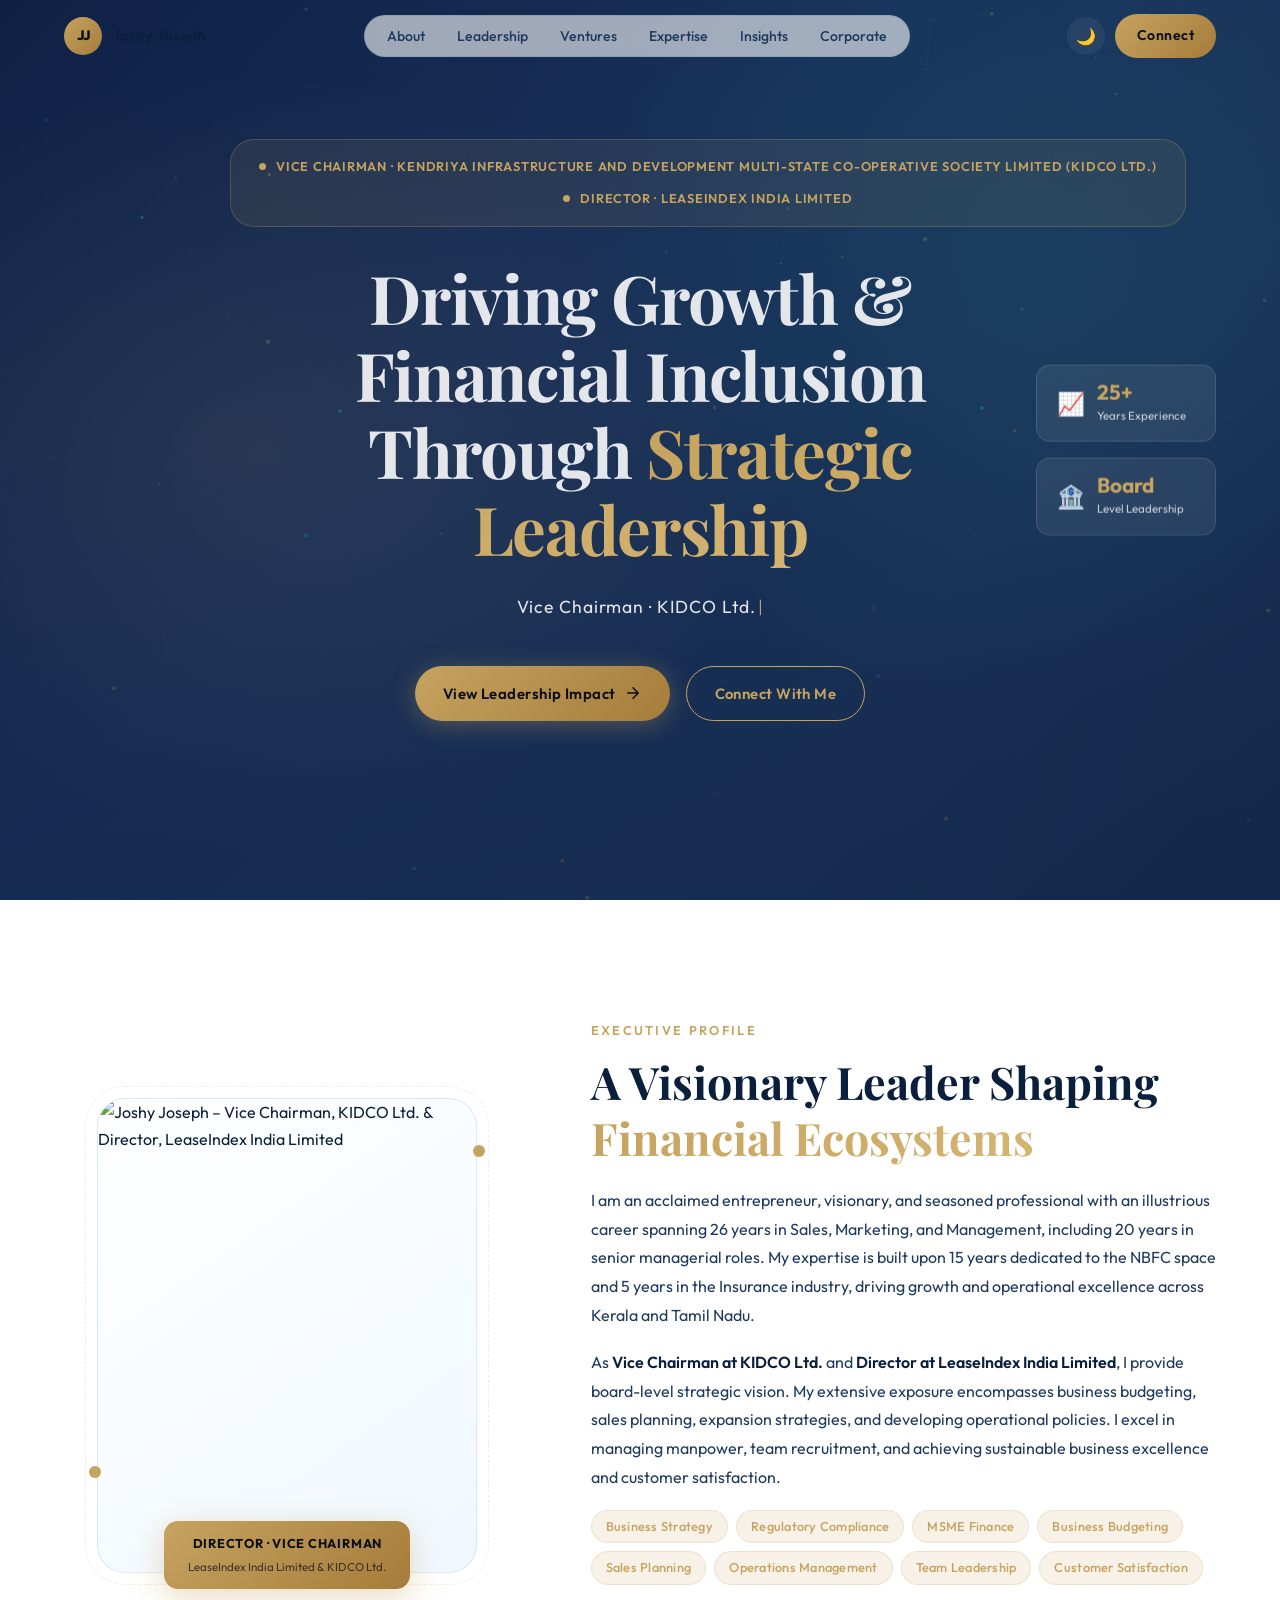
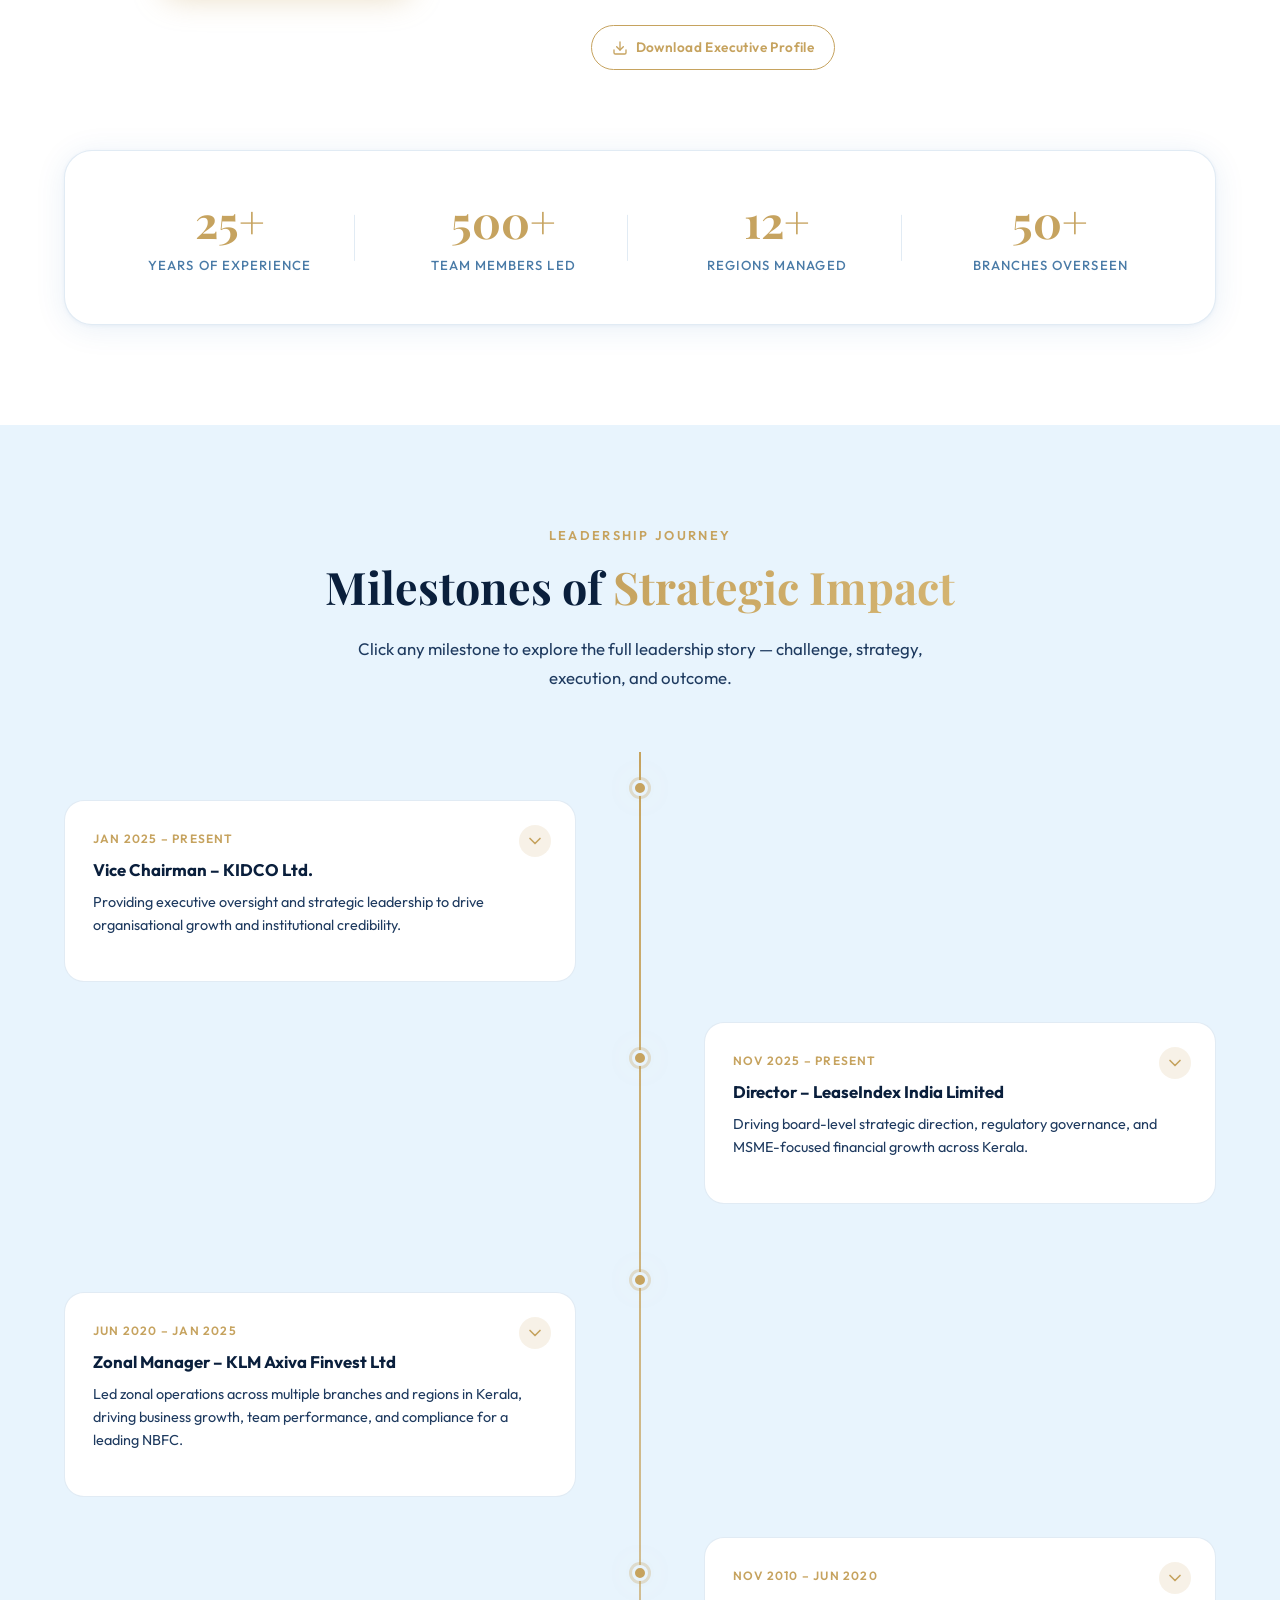
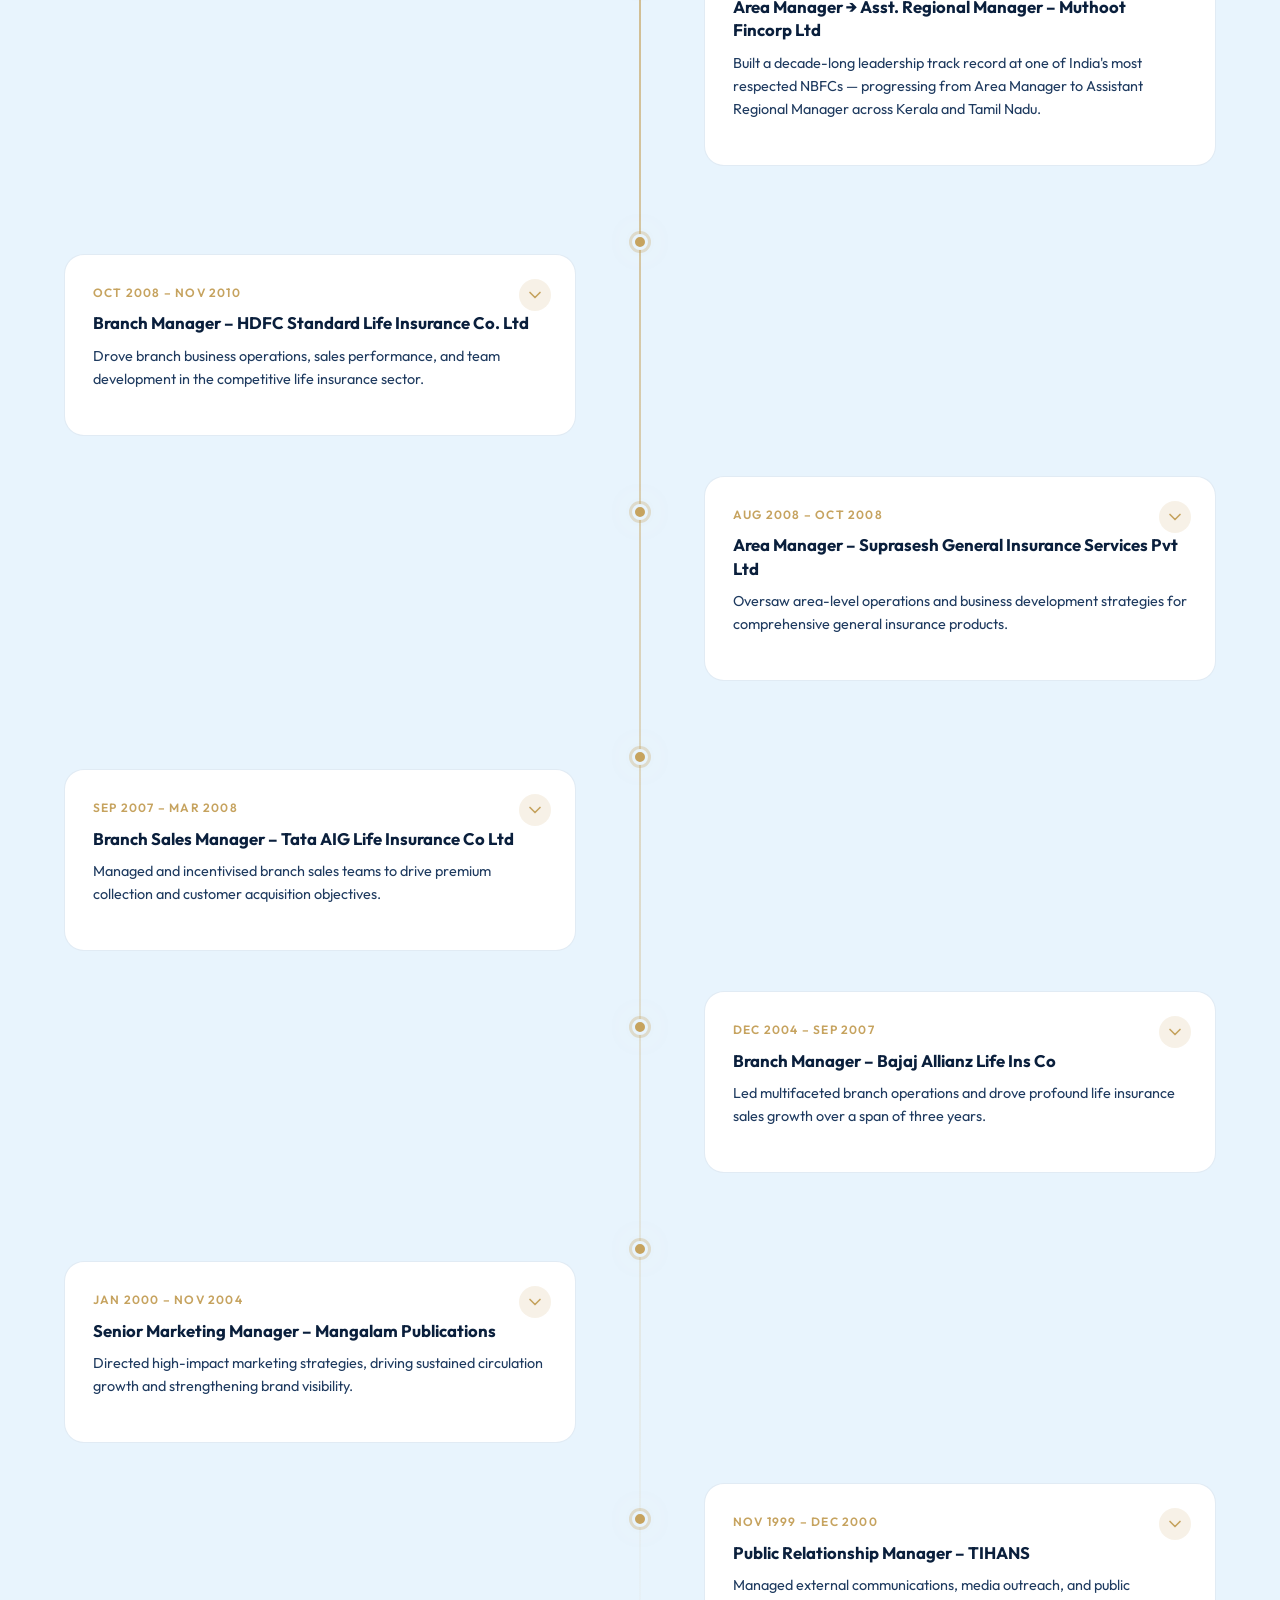
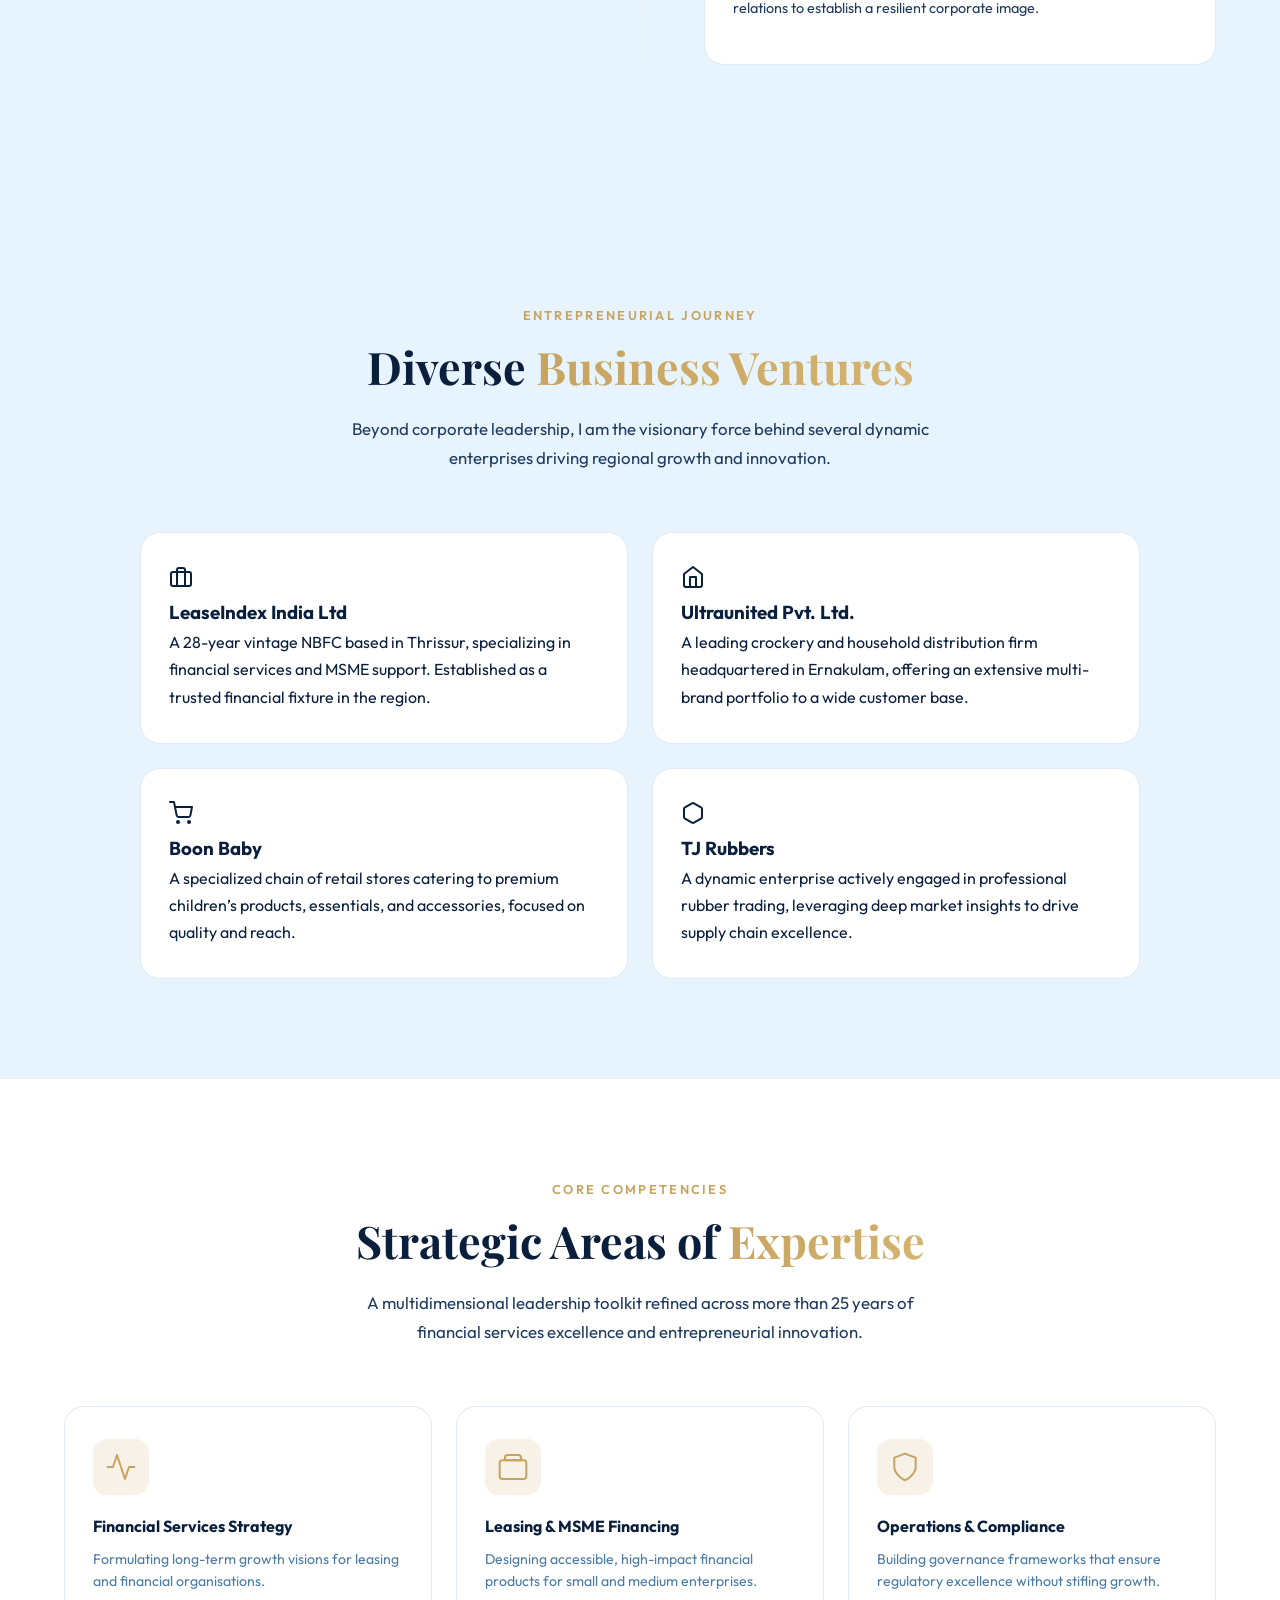
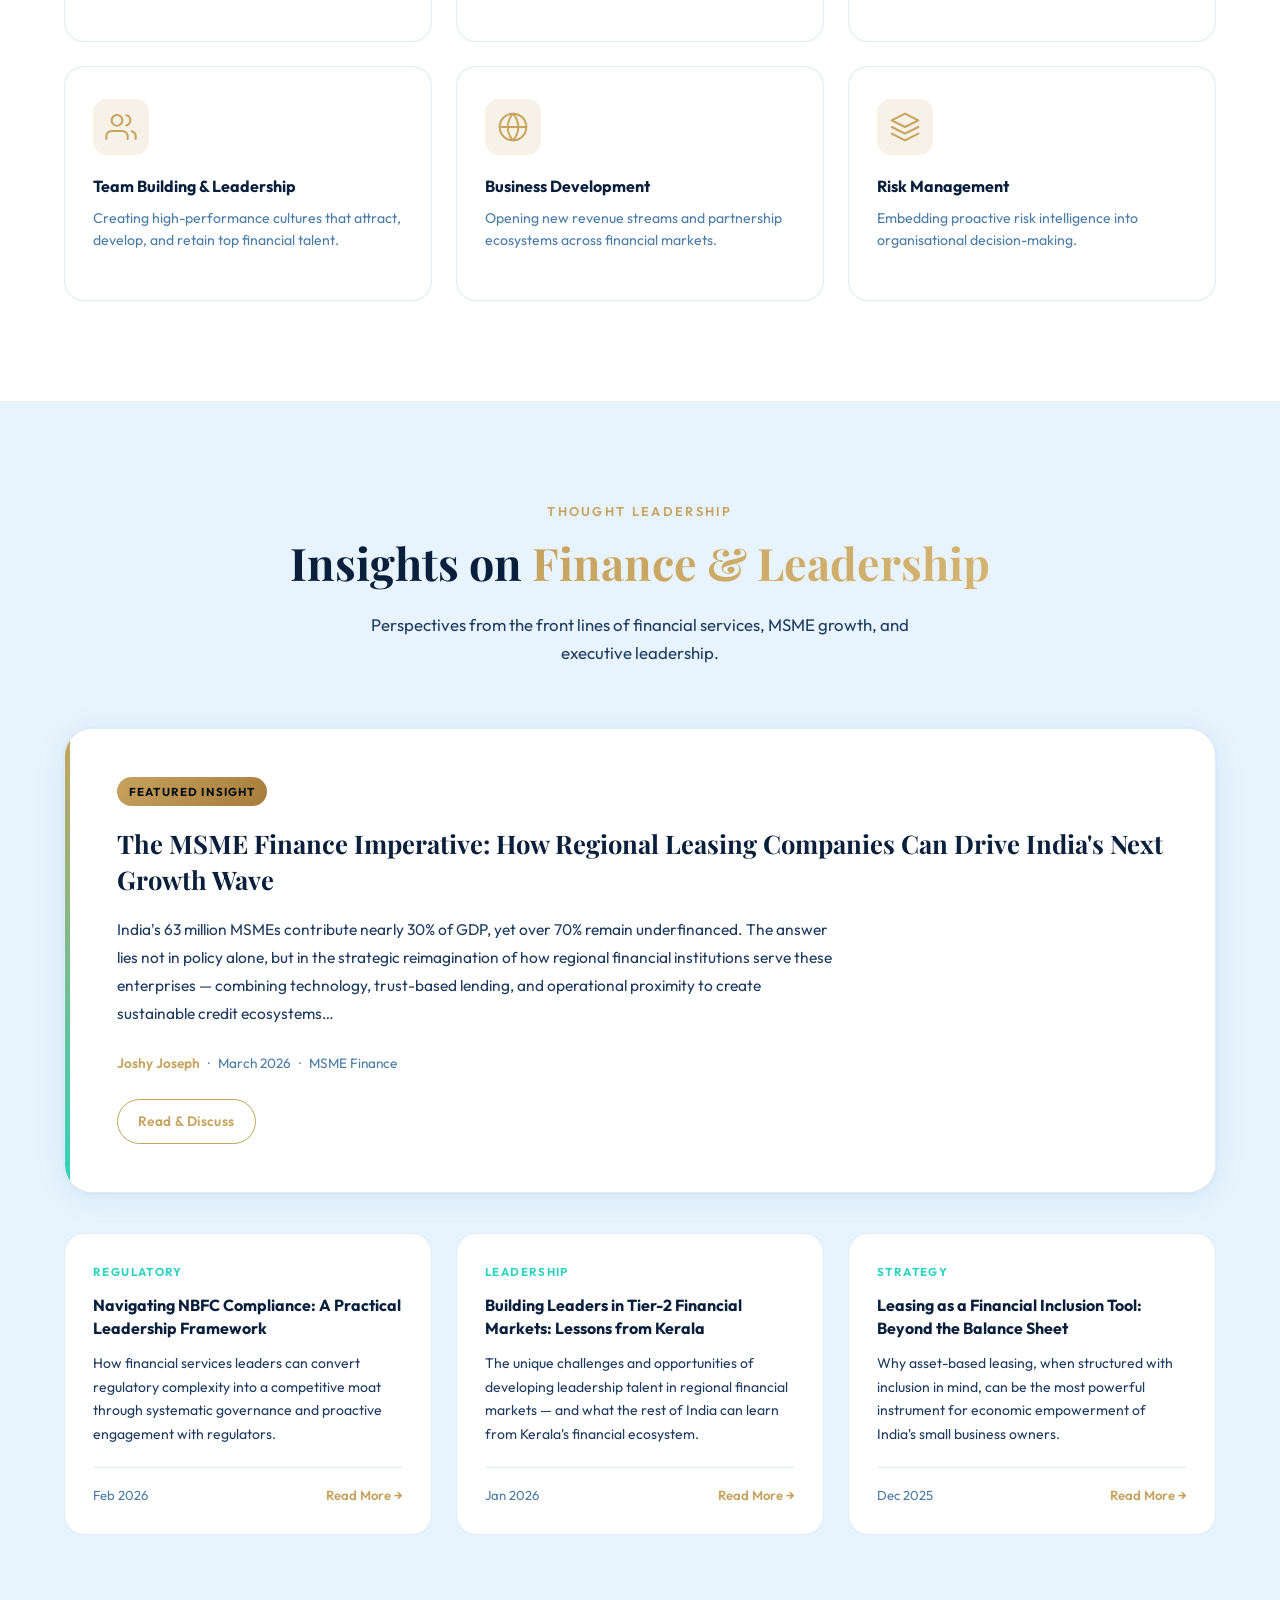
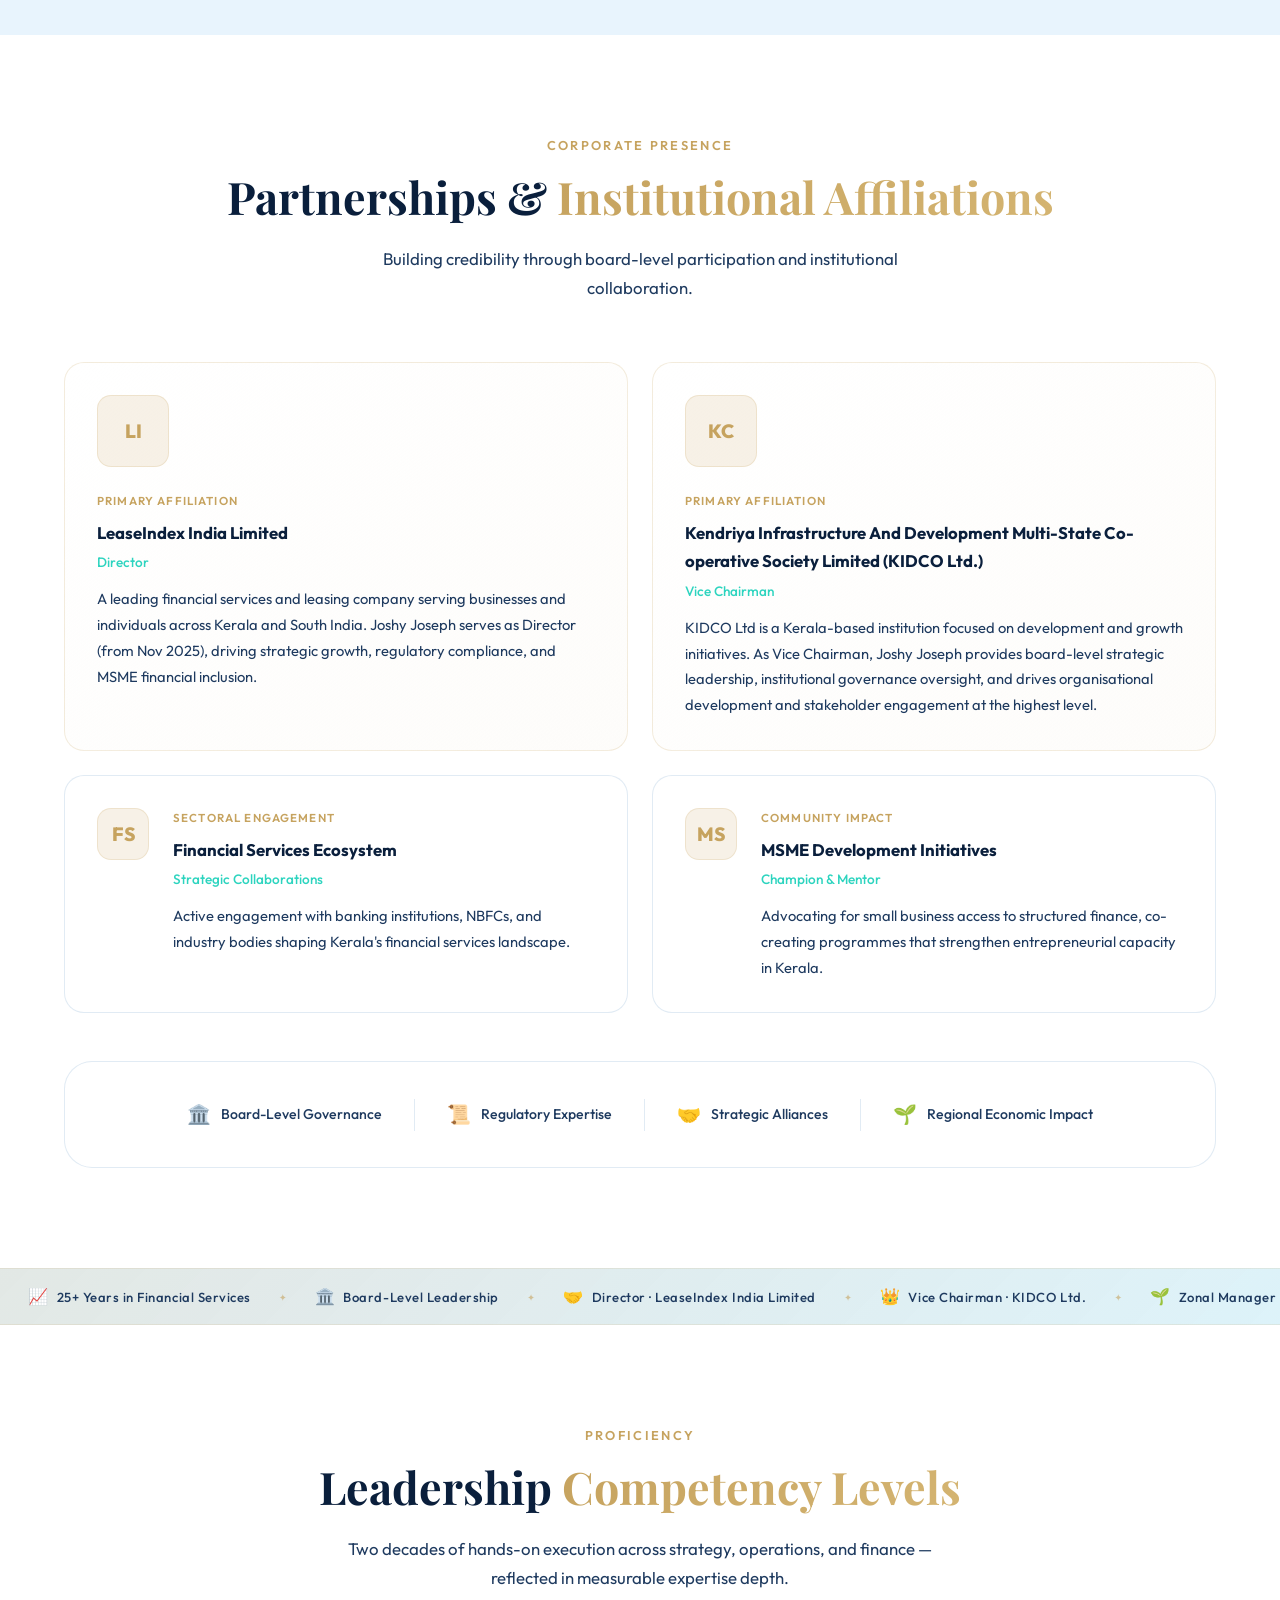
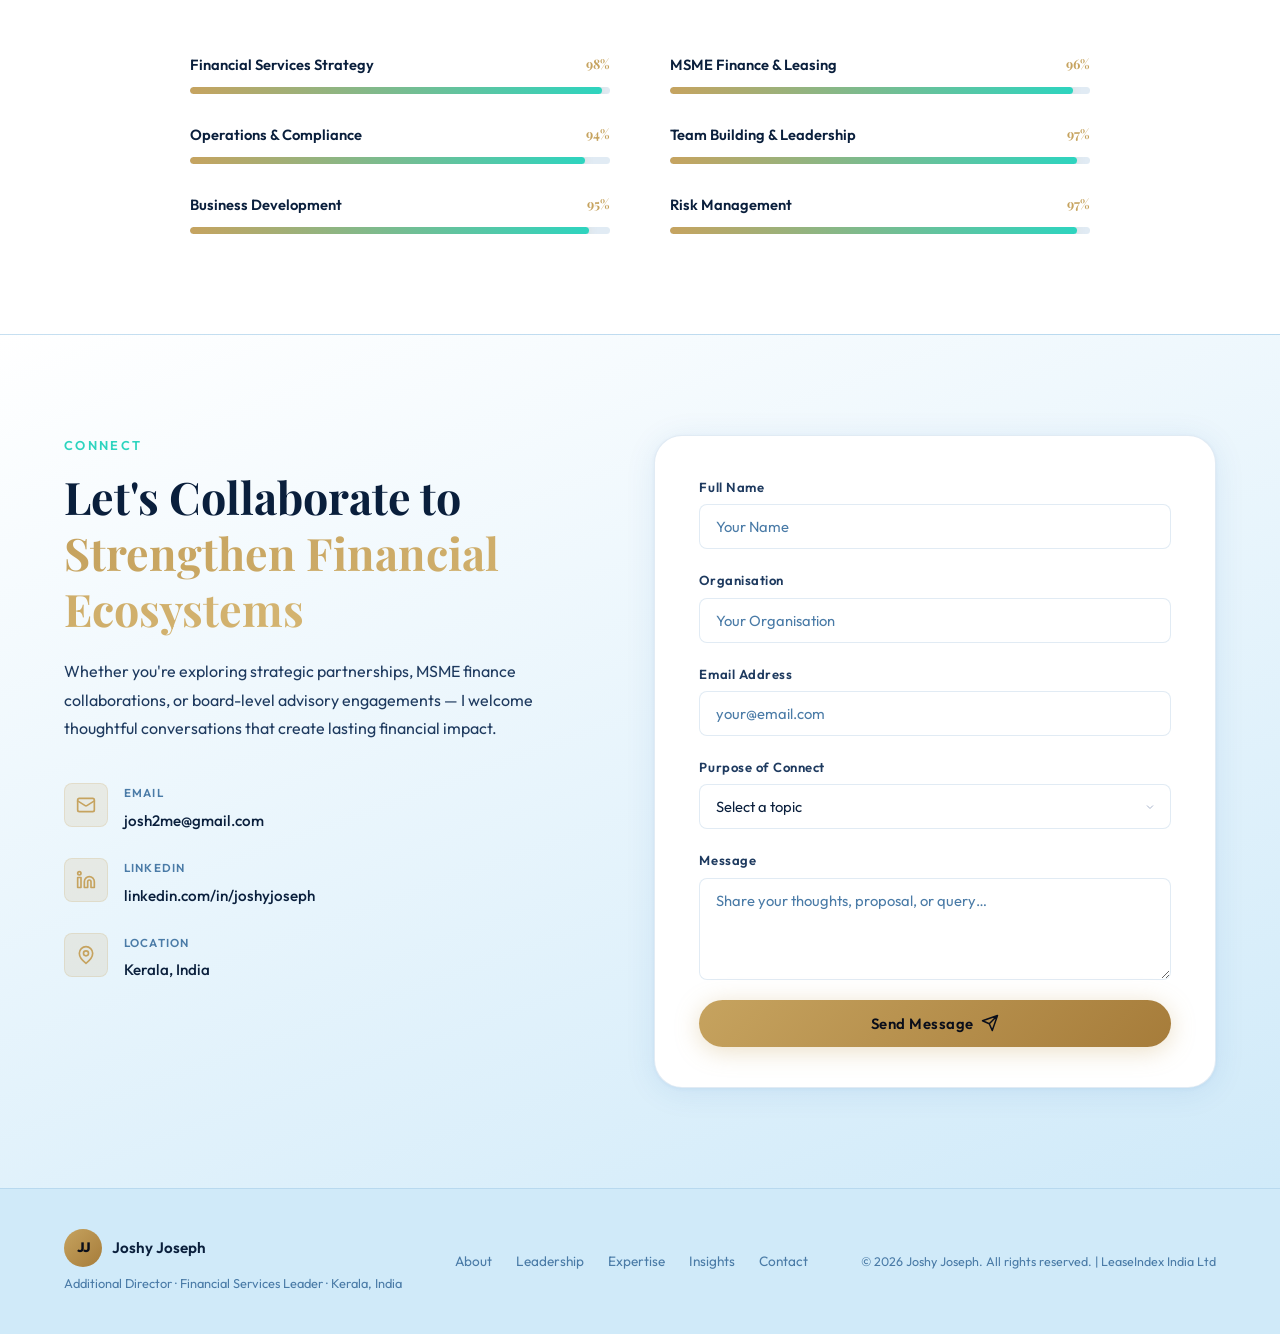
==== commit 68d15efd: "Update company order under photo" ====
--- a/index.html
+++ b/index.html
@@ -150,7 +150,7 @@
               class="profile-img" />
             <div class="photo-badge">
               <span class="pb-role">Director · Vice Chairman</span>
-              <span class="pb-org">KIDCO Ltd. &amp; LeaseIndex India Limited</span>
+              <span class="pb-org">LeaseIndex India Limited &amp; KIDCO Ltd.</span>
             </div>
             <div class="photo-accent-ring"></div>
             <div class="photo-accent-dot dot-1"></div>
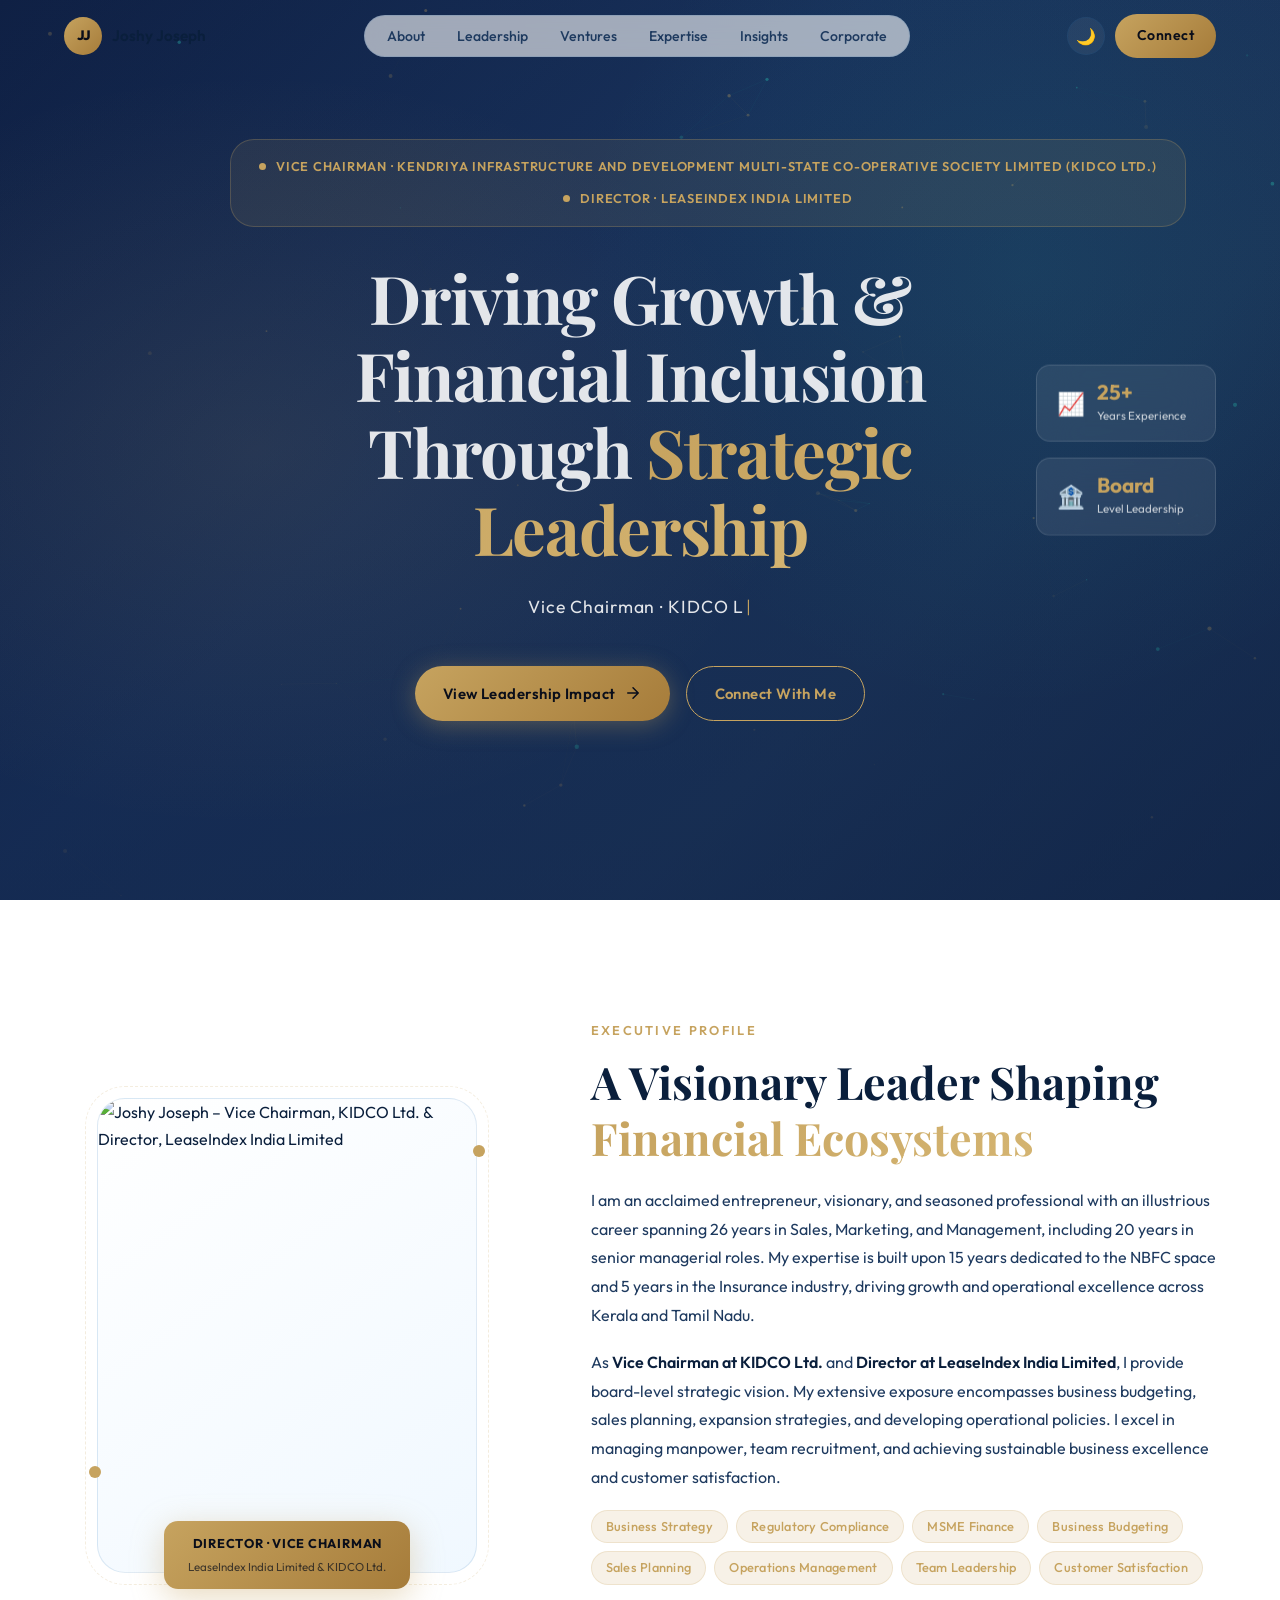
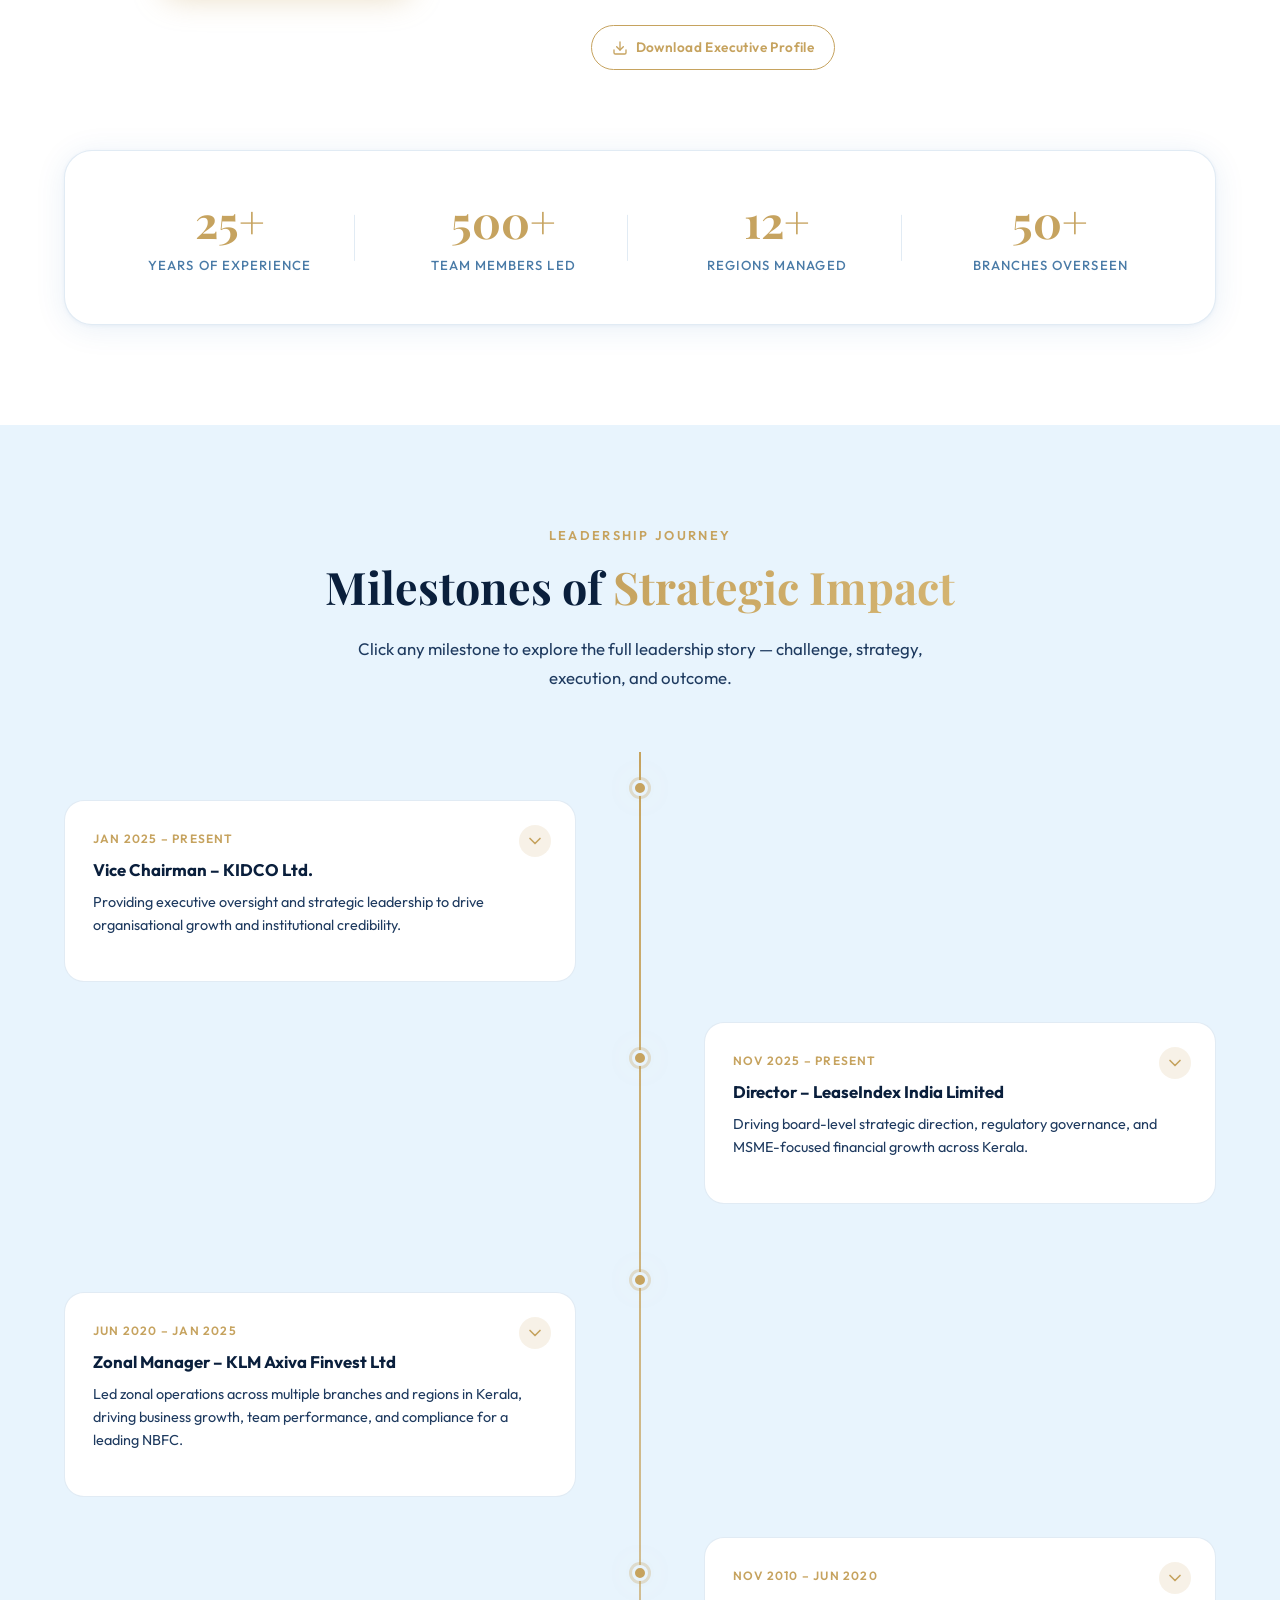
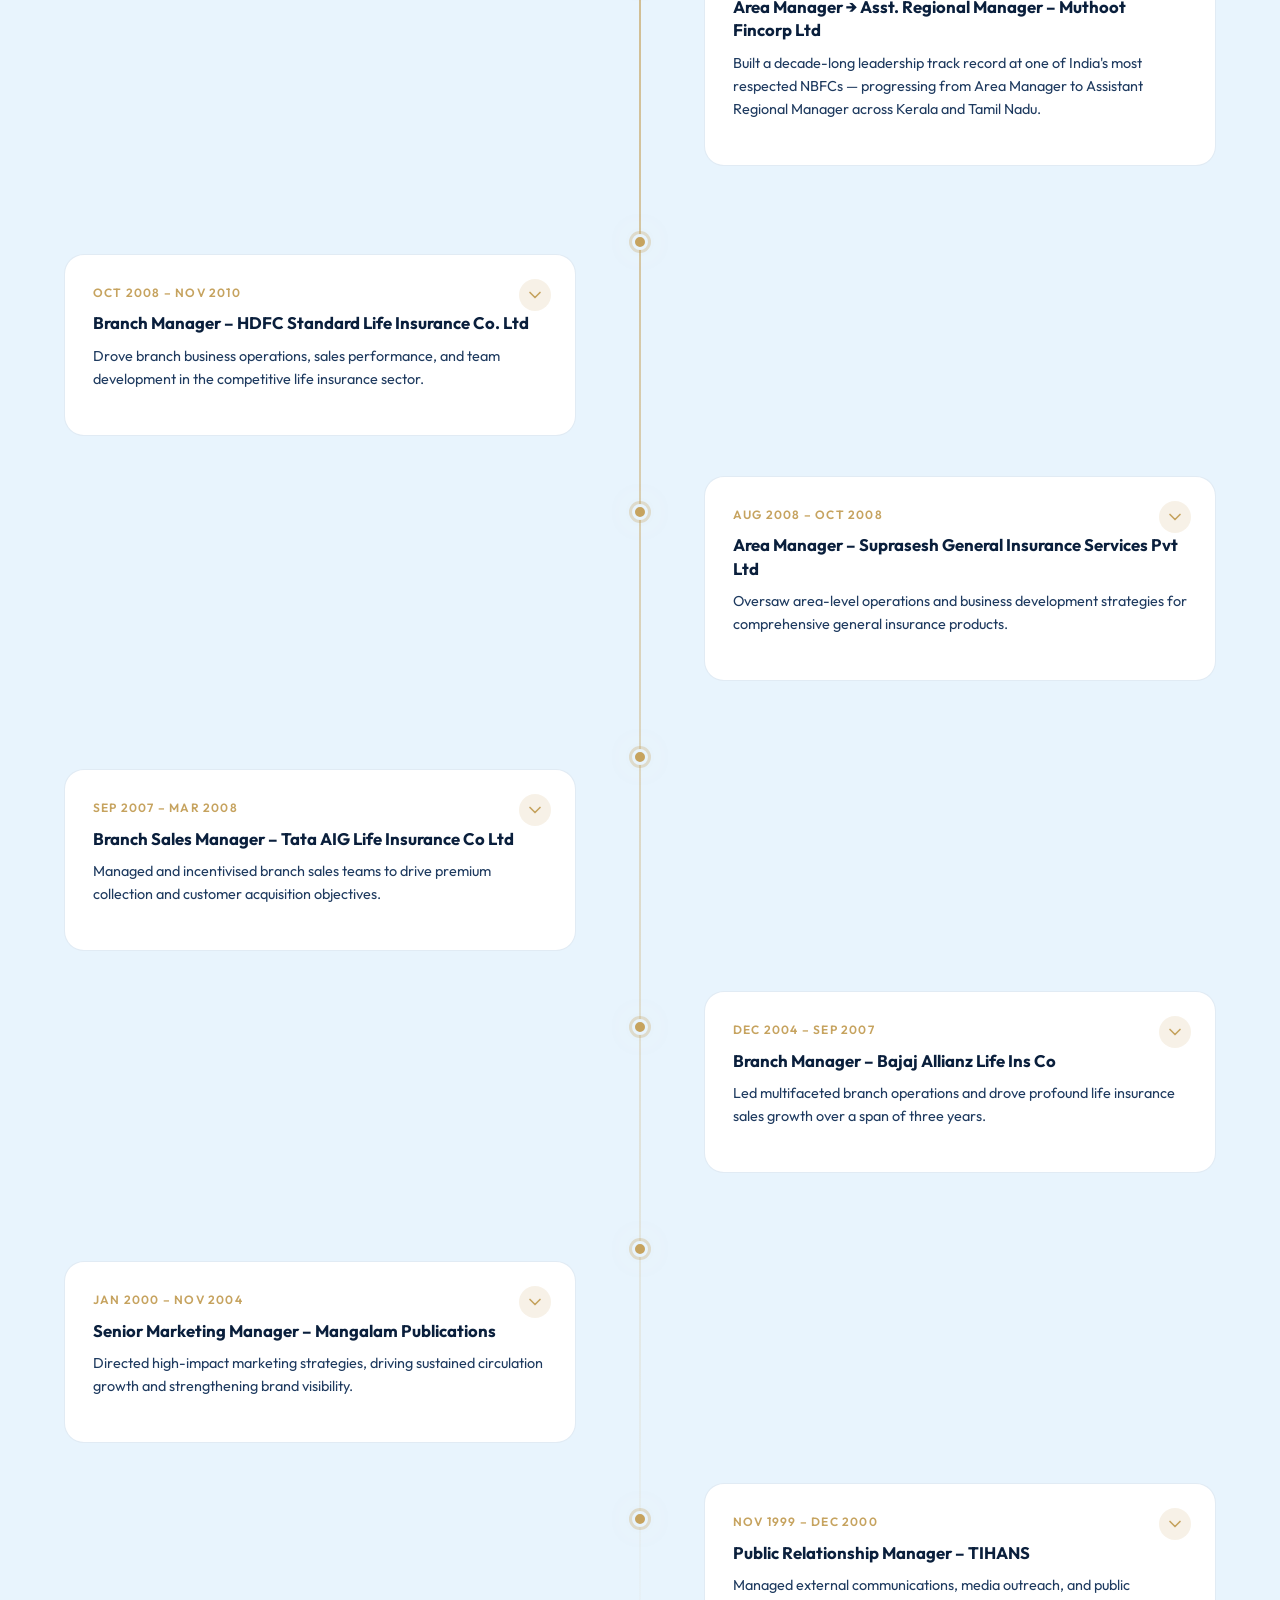
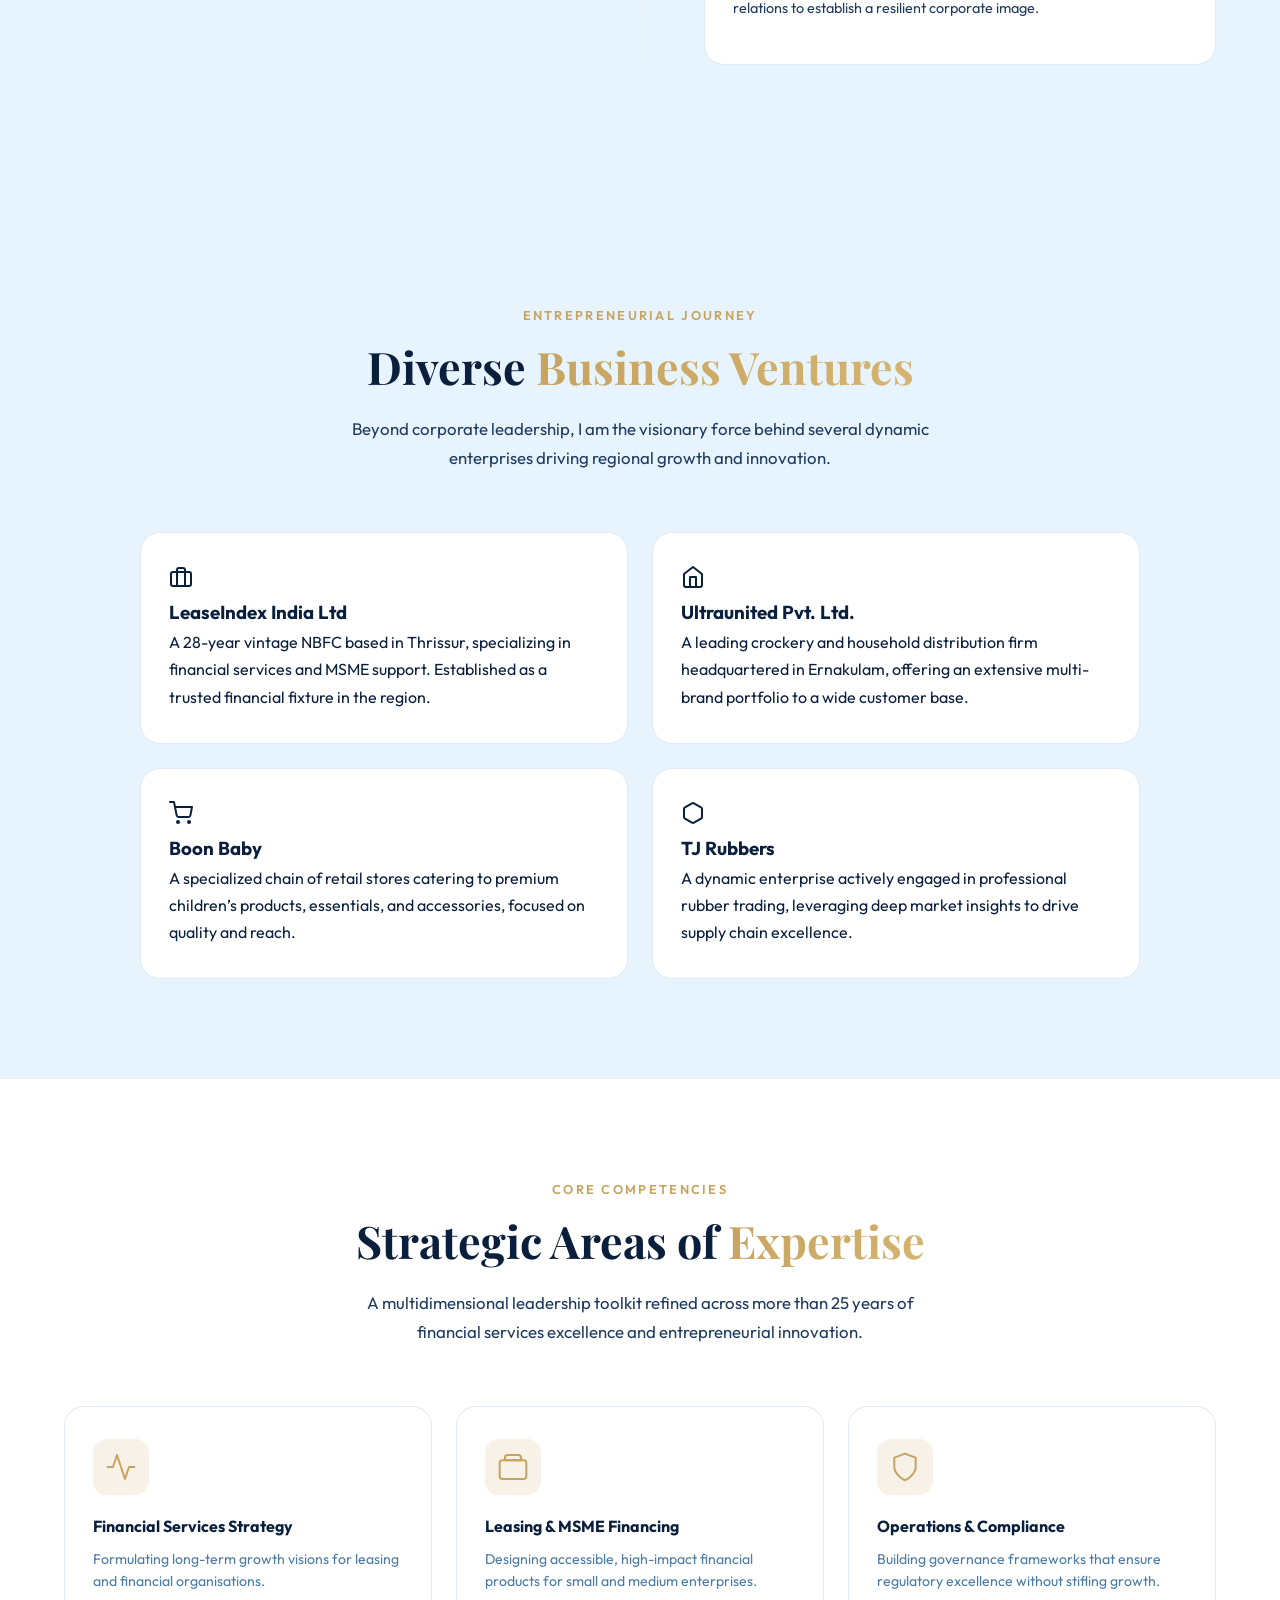
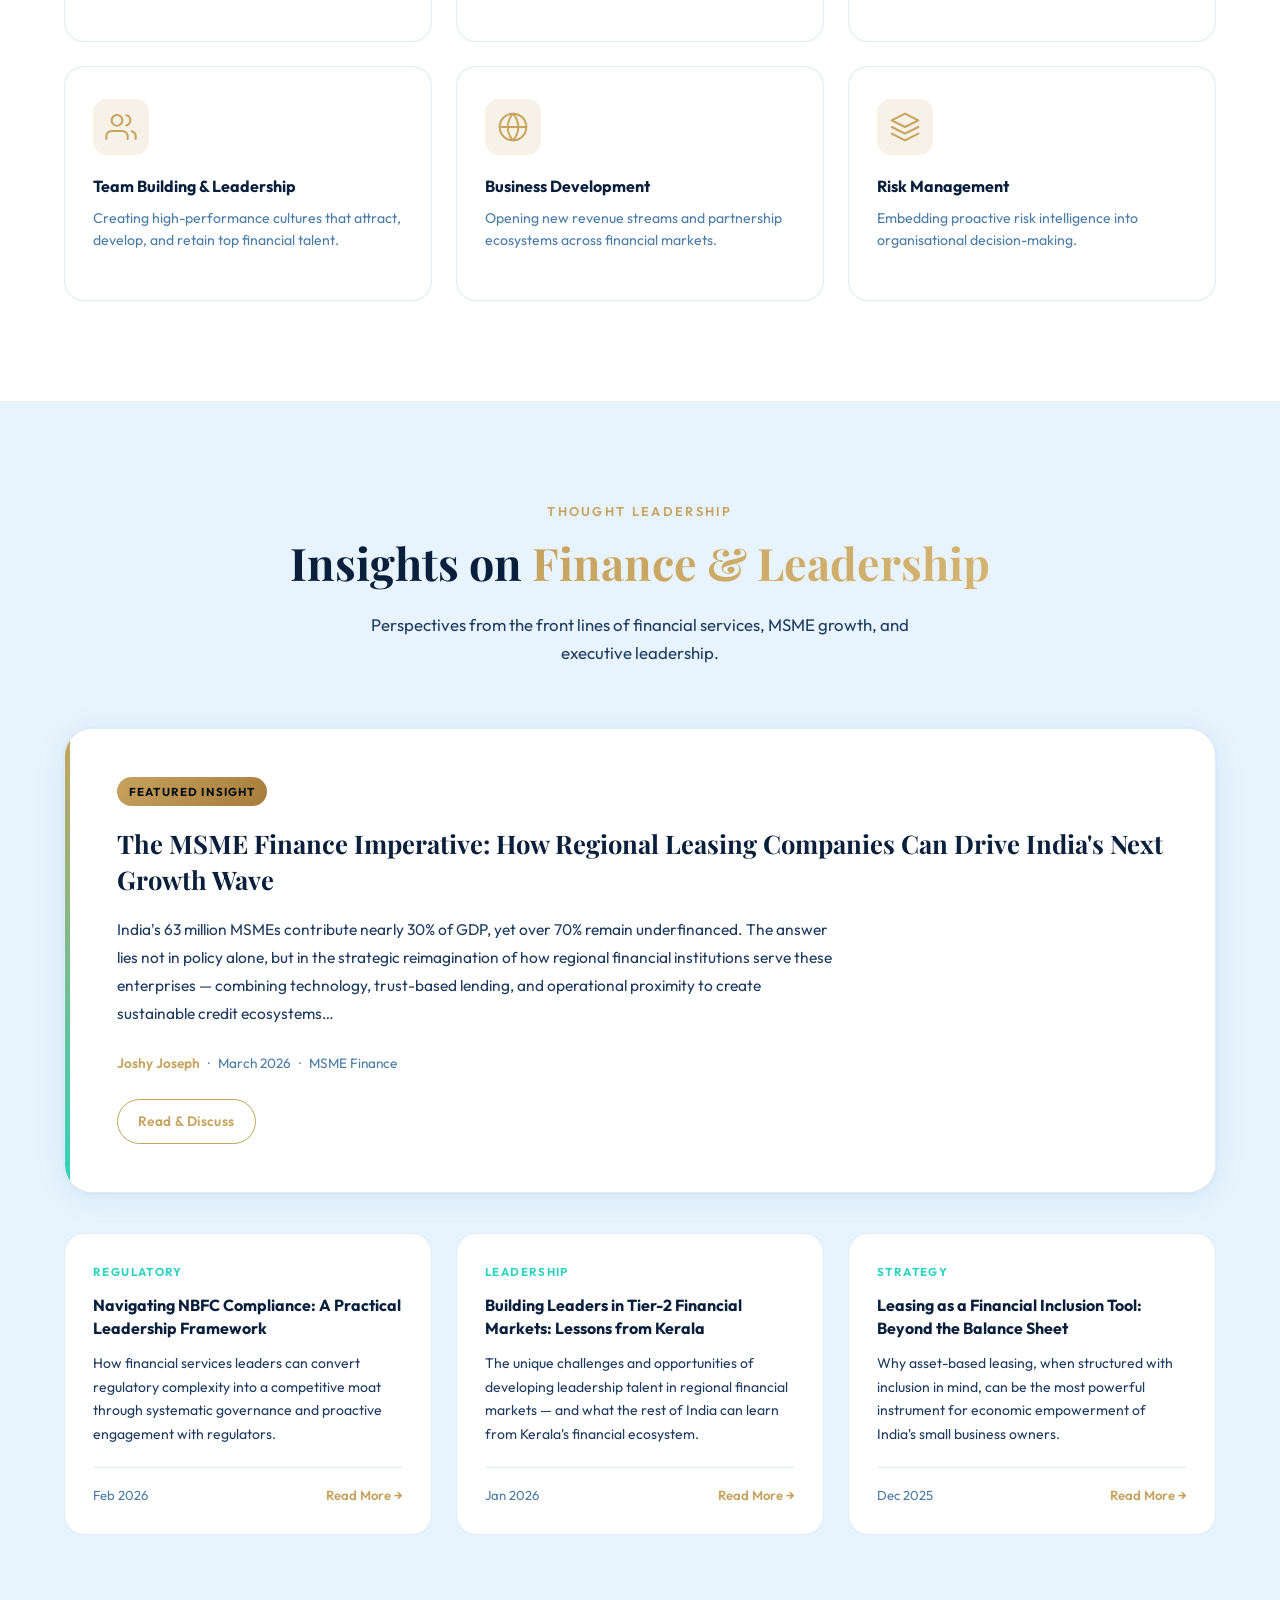
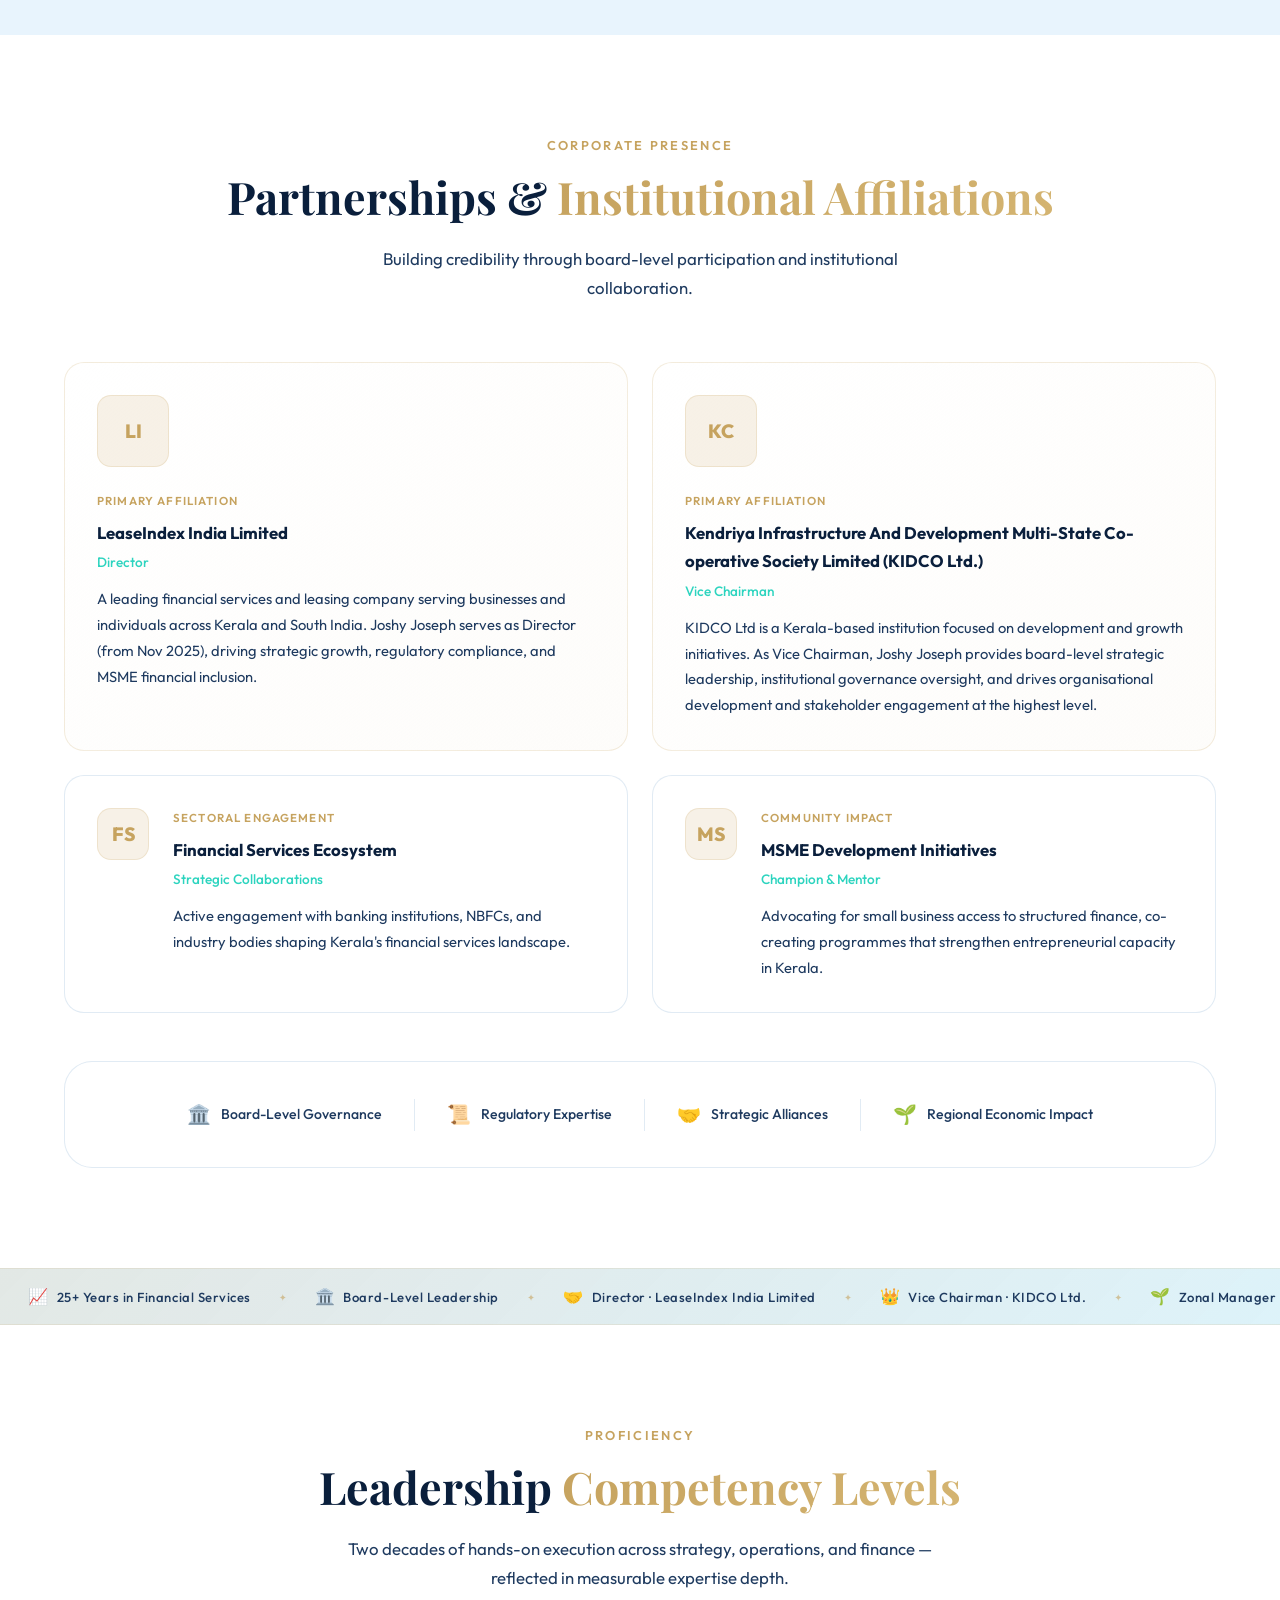
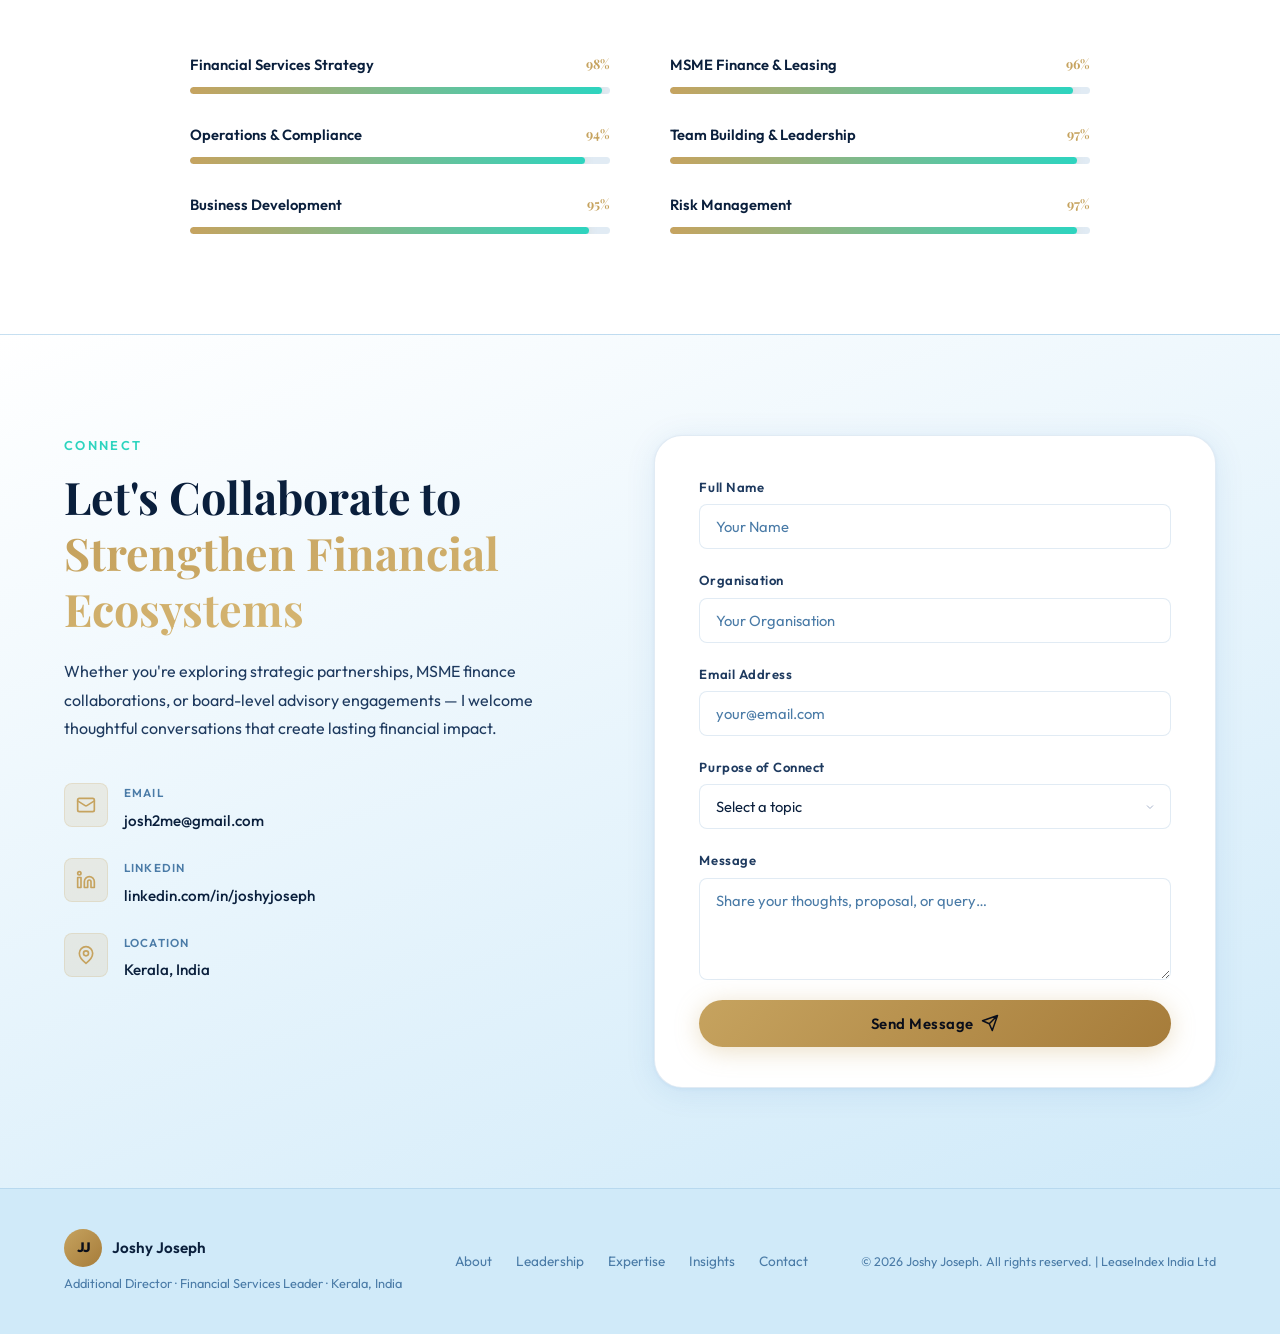
==== commit 5195ec31: "Create dedicated professional resume page" ====
--- a/index.html
+++ b/index.html
@@ -188,7 +188,7 @@
           </div>
 
           <!-- Download resume -->
-          <a href="#" class="btn btn-outline btn-sm mt-8" id="resumeBtn">
+          <a href="resume.html" target="_blank" class="btn btn-outline btn-sm mt-8" id="resumeBtn">
             <svg xmlns="http://www.w3.org/2000/svg" width="16" height="16" viewBox="0 0 24 24" fill="none"
               stroke="currentColor" stroke-width="2" stroke-linecap="round" stroke-linejoin="round">
               <path d="M21 15v4a2 2 0 0 1-2 2H5a2 2 0 0 1-2-2v-4" />
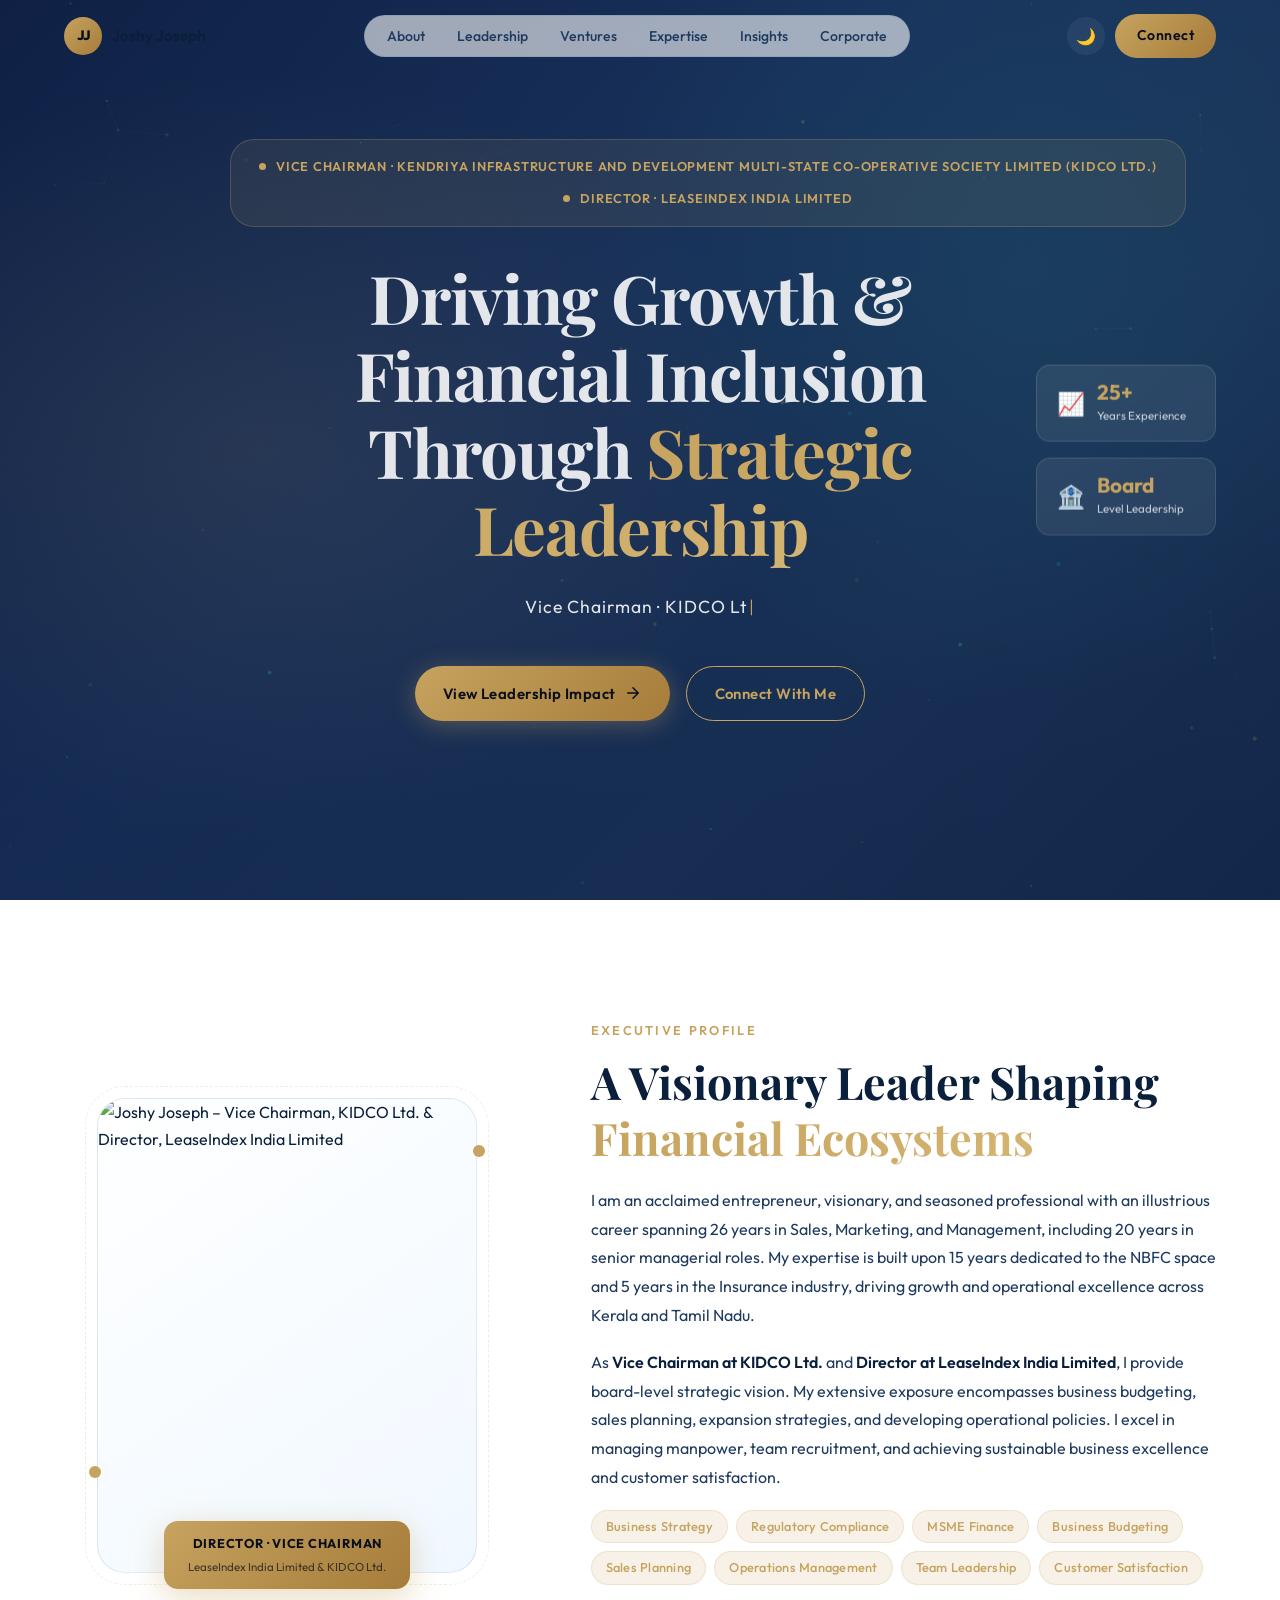
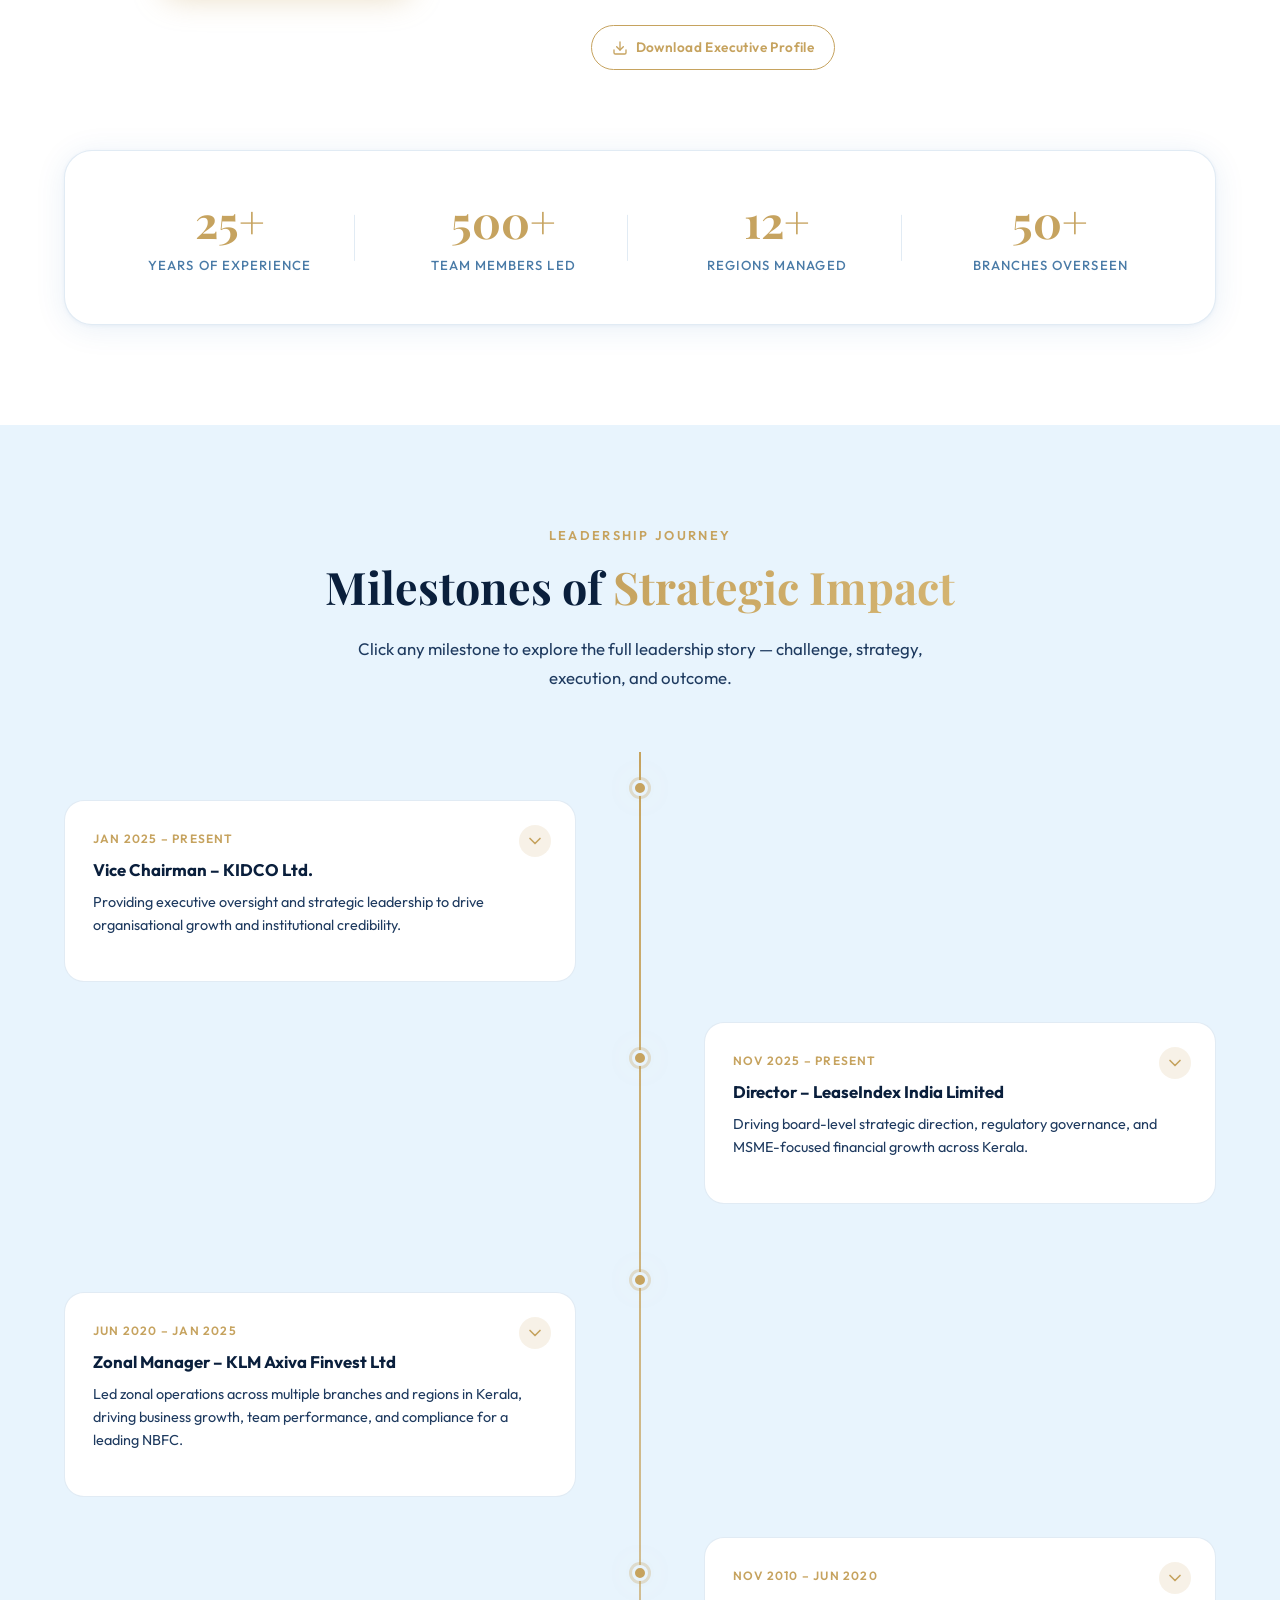
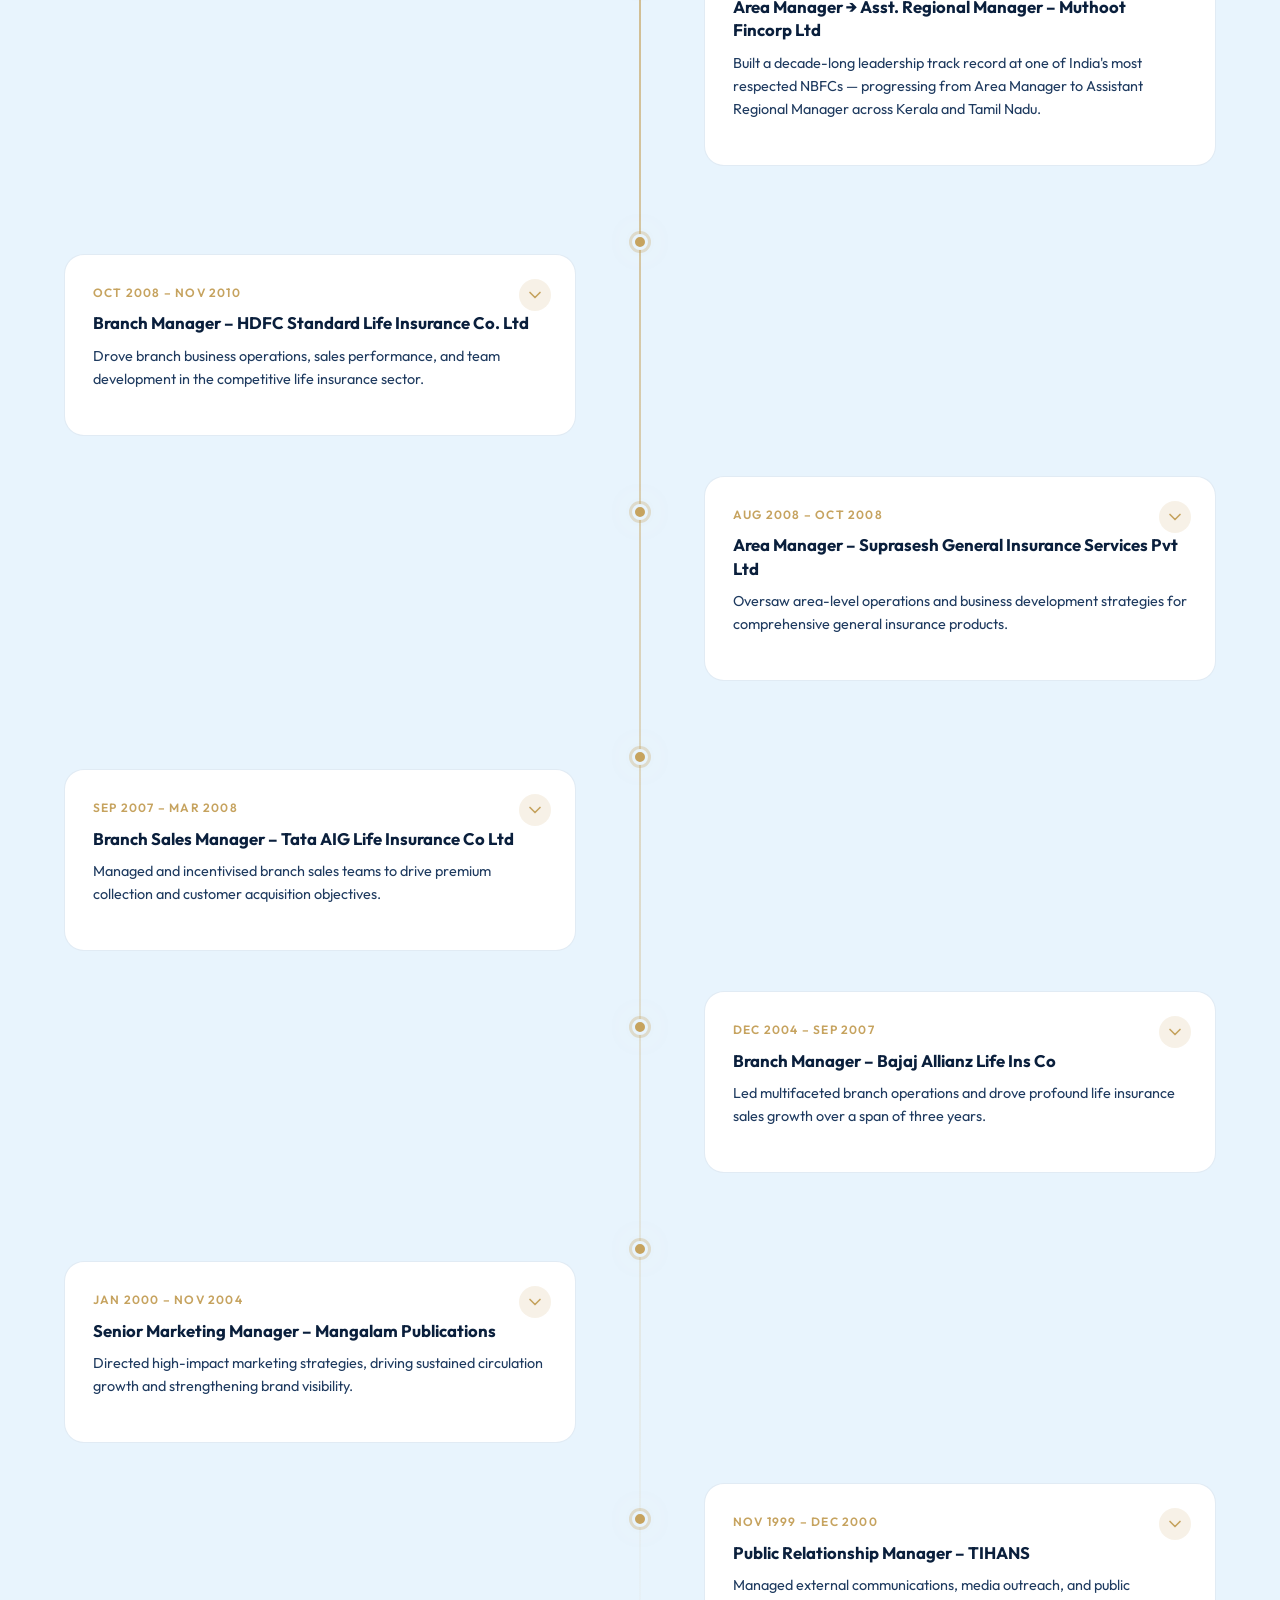
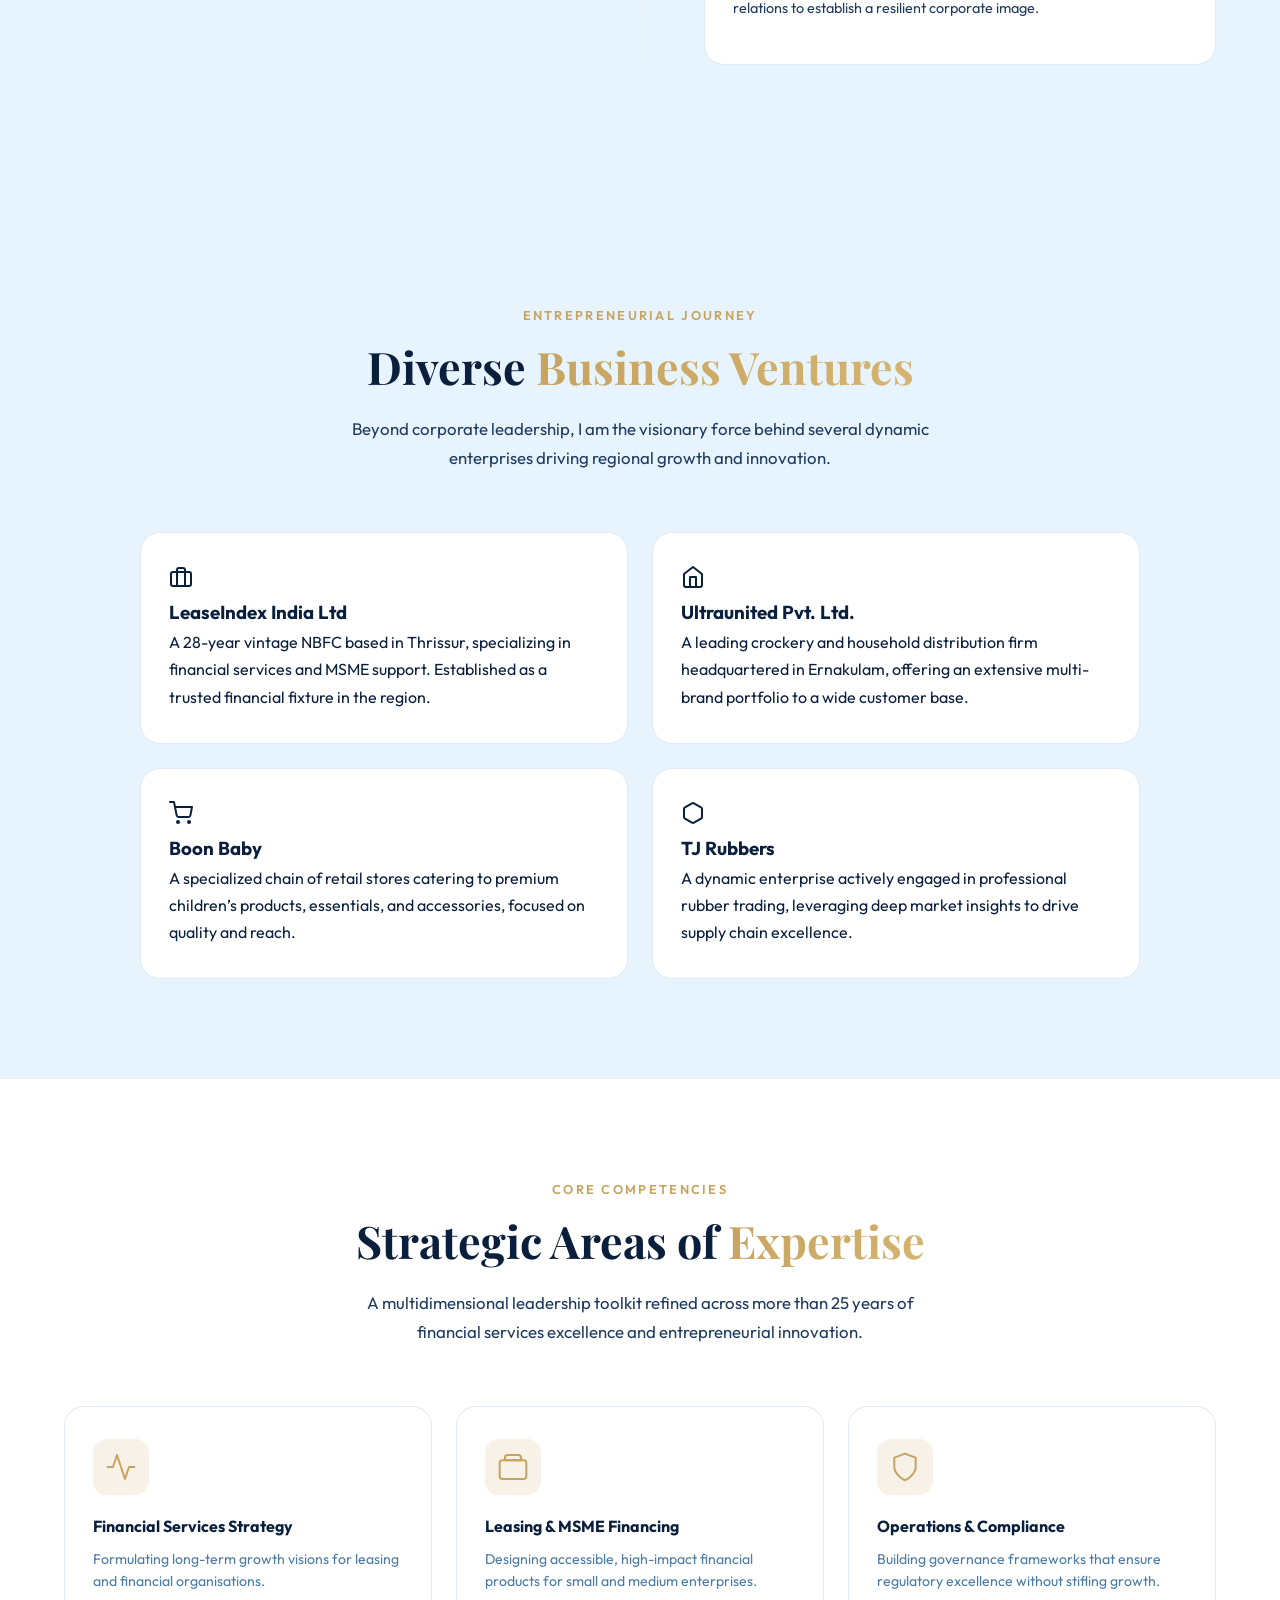
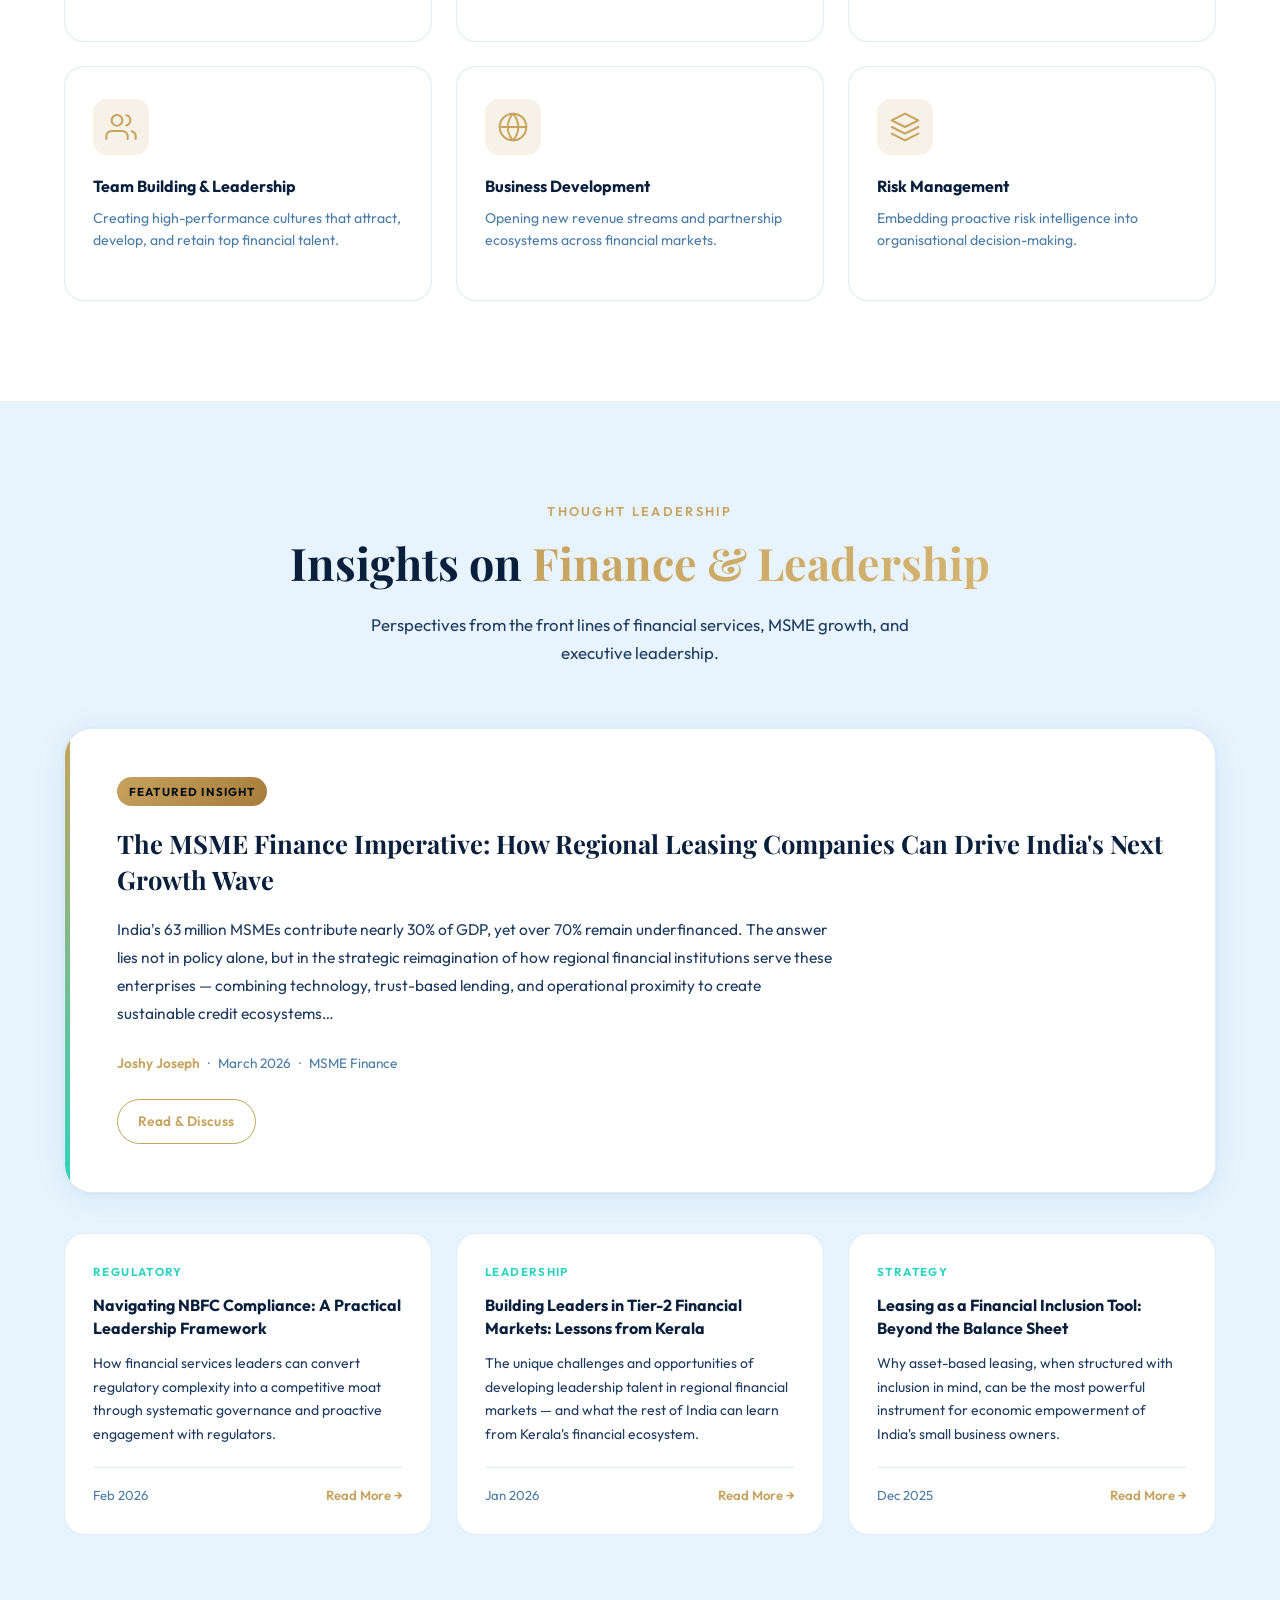
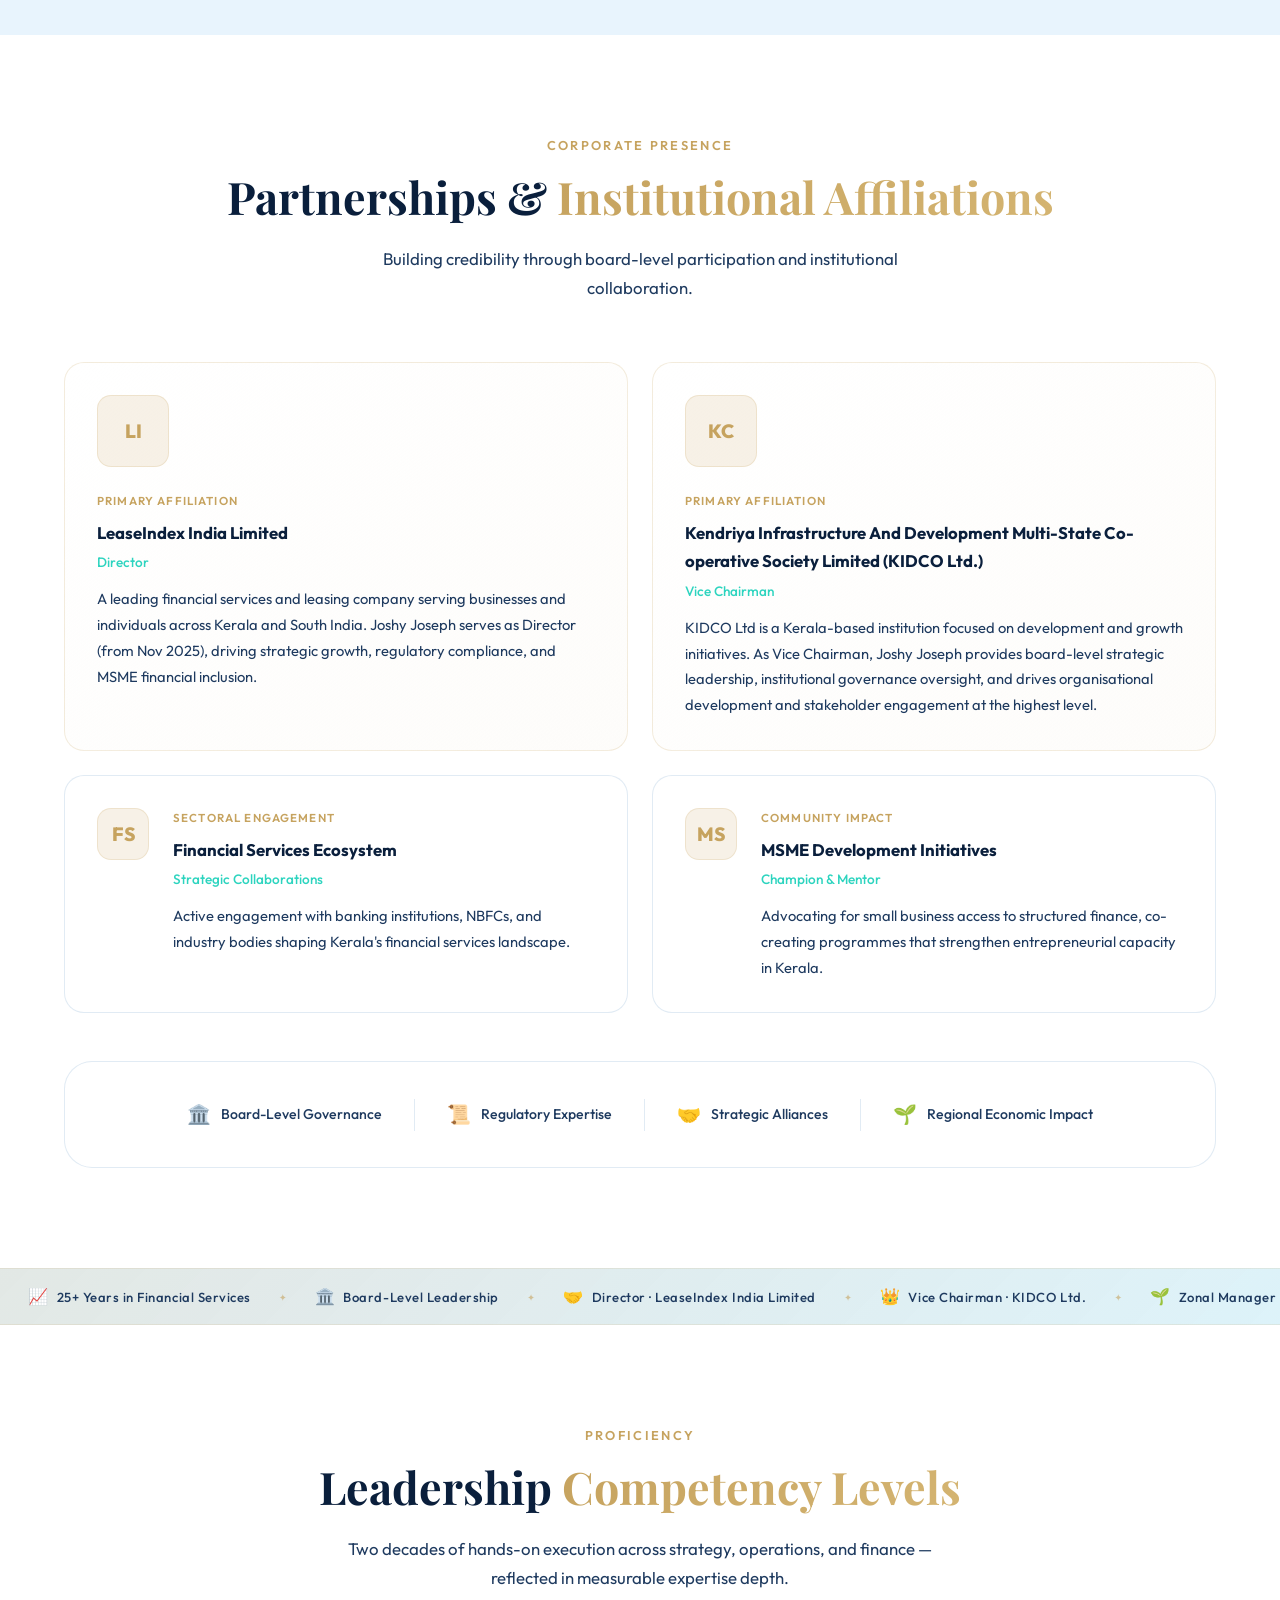
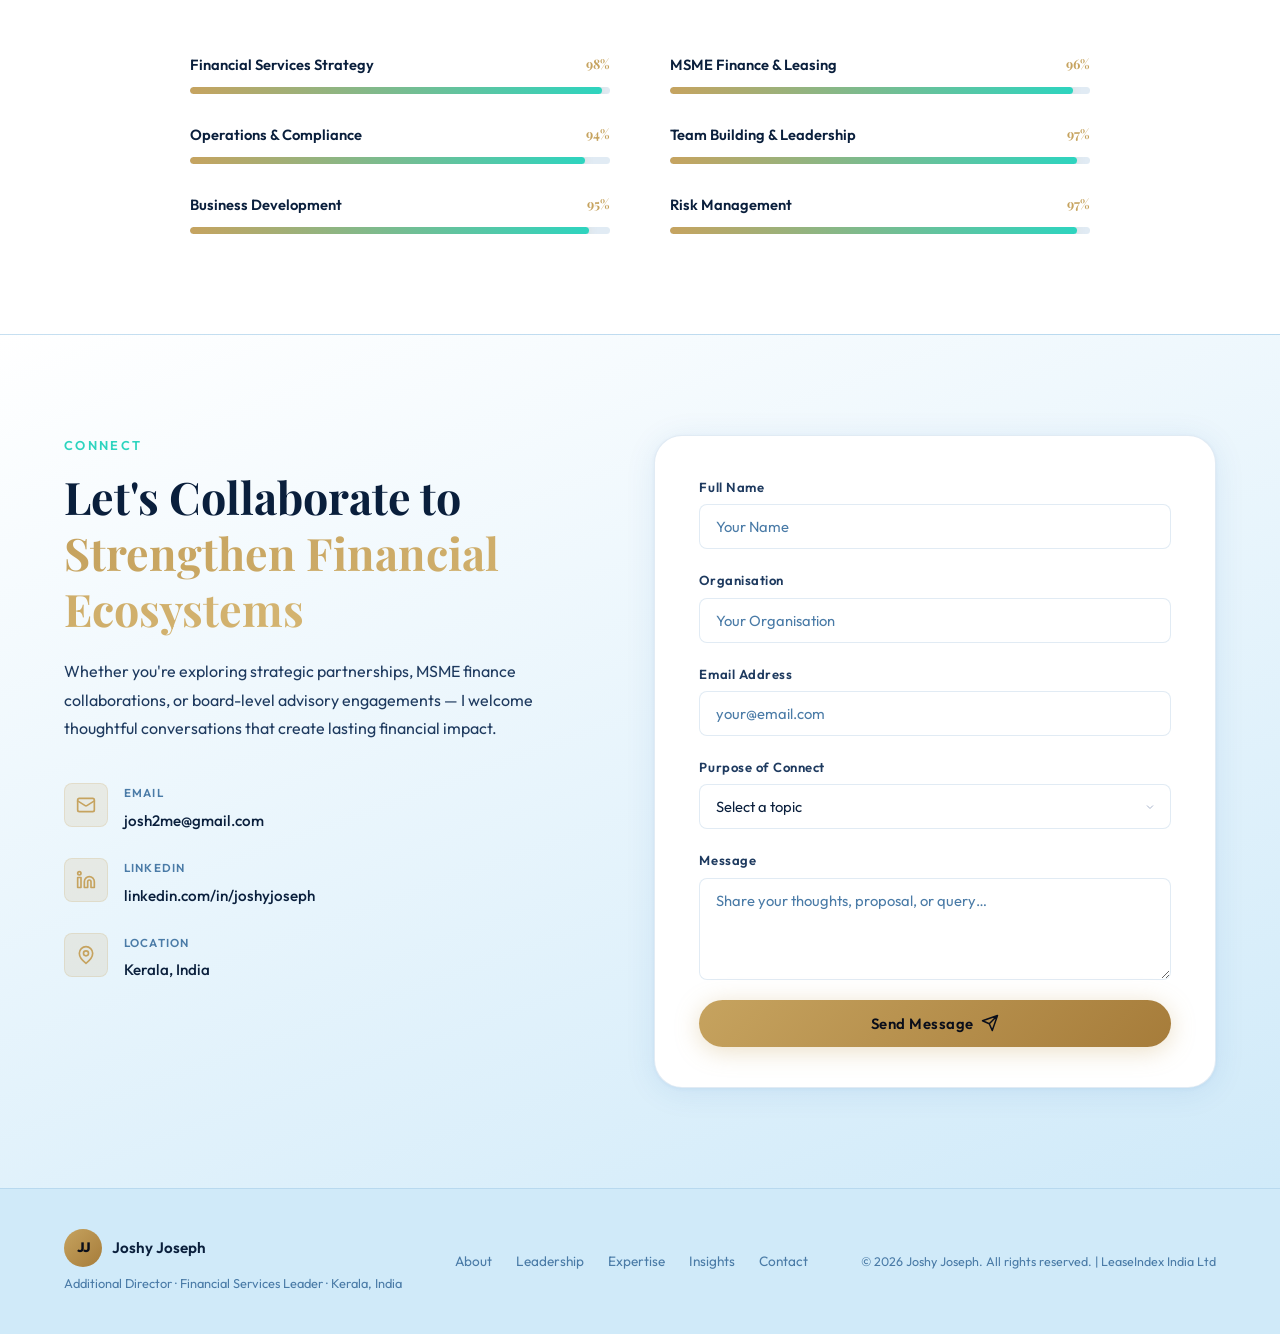
==== commit f8d85202: "Convert resume to PDF and link it" ====
--- a/index.html
+++ b/index.html
@@ -188,7 +188,7 @@
           </div>
 
           <!-- Download resume -->
-          <a href="resume.html" target="_blank" class="btn btn-outline btn-sm mt-8" id="resumeBtn">
+          <a href="Joshy_Joseph_Resume.pdf" target="_blank" download class="btn btn-outline btn-sm mt-8" id="resumeBtn">
             <svg xmlns="http://www.w3.org/2000/svg" width="16" height="16" viewBox="0 0 24 24" fill="none"
               stroke="currentColor" stroke-width="2" stroke-linecap="round" stroke-linejoin="round">
               <path d="M21 15v4a2 2 0 0 1-2 2H5a2 2 0 0 1-2-2v-4" />
